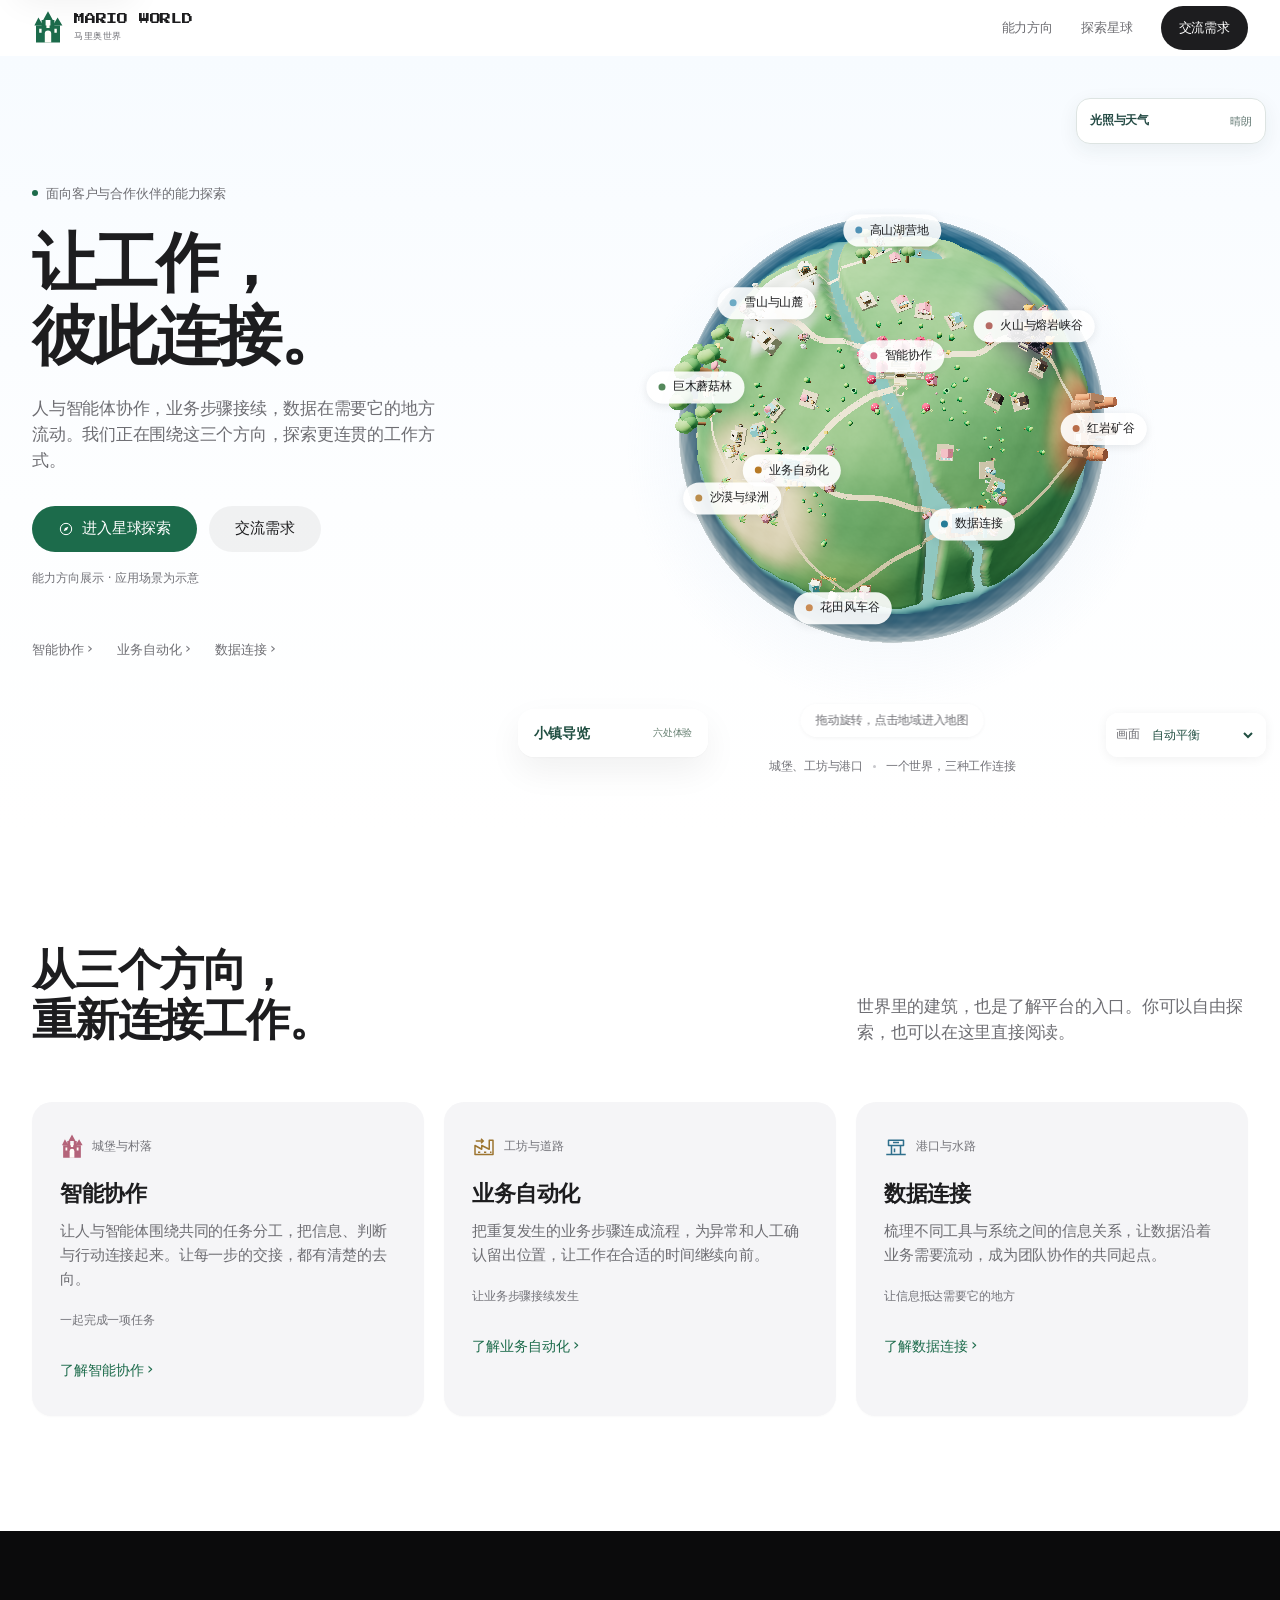
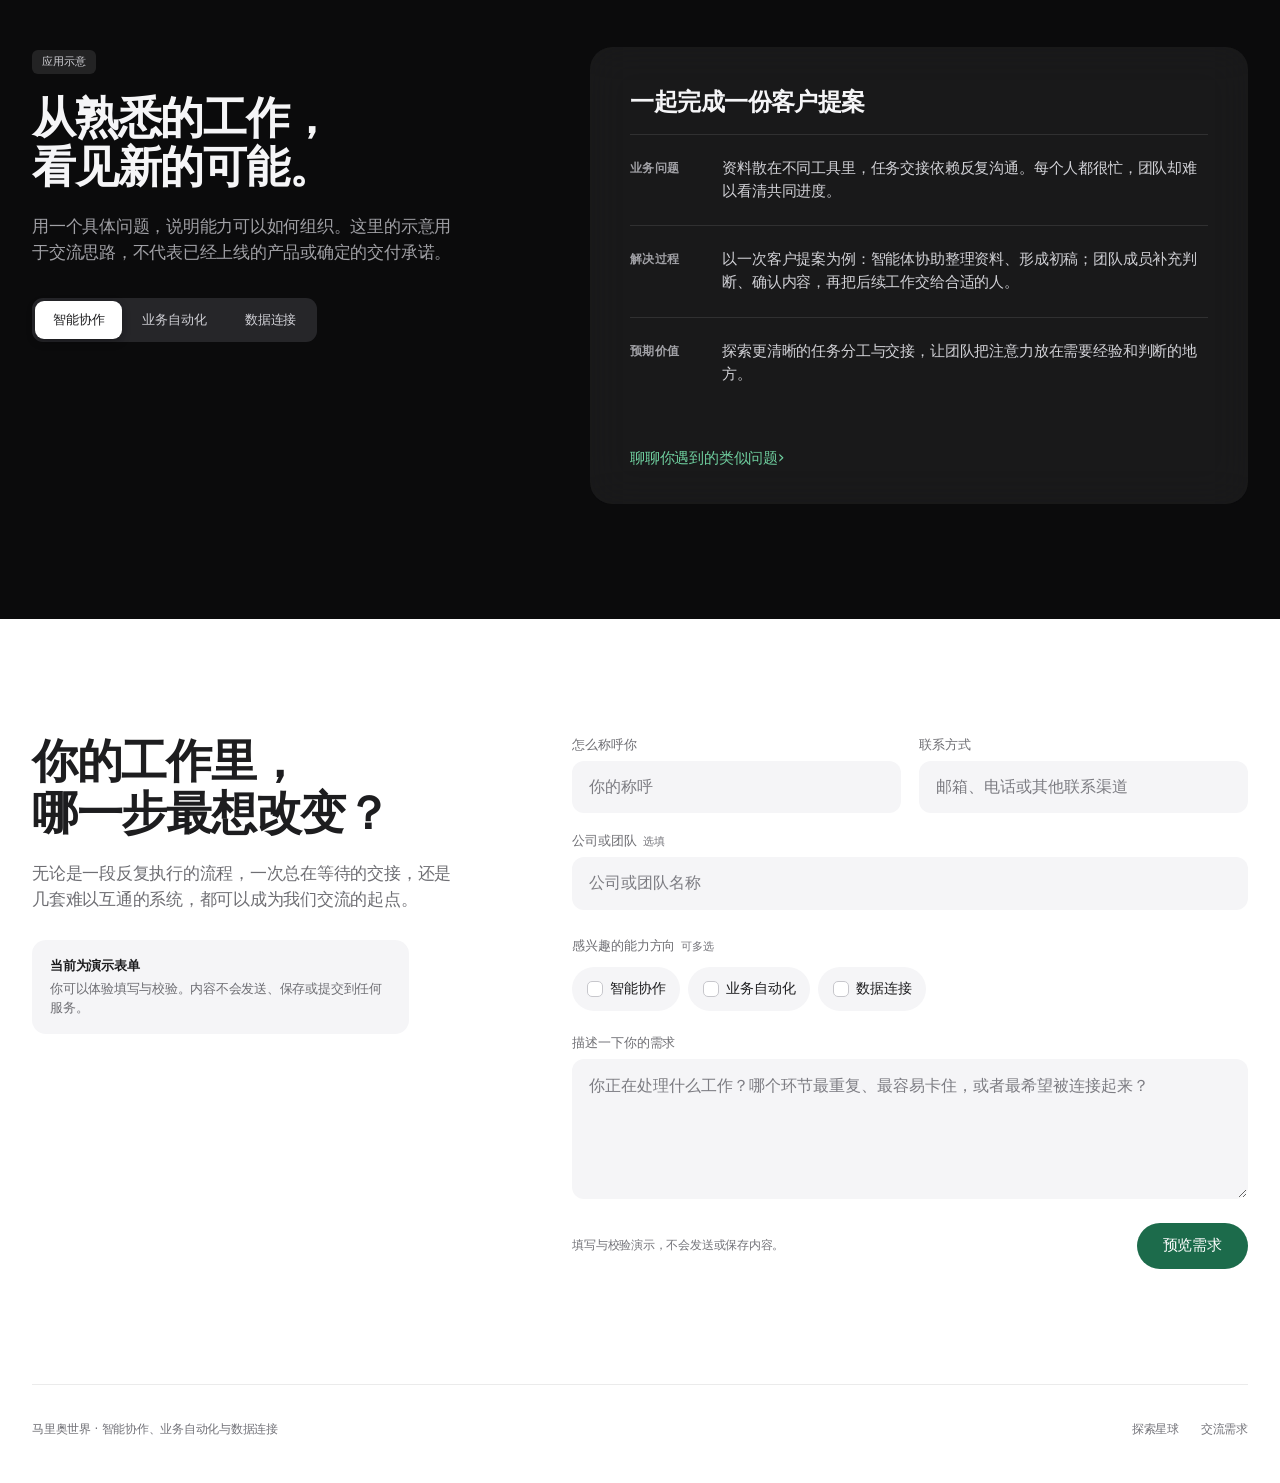
==== index.html @ 08070ebf "Expand Mario World and smooth weather, lighting and frame pacing Publish ten connected regions and p" ====
<!doctype html>
<html lang="zh-CN" data-page="home">
<head>
<meta charset="utf-8">
<meta name="viewport" content="width=device-width,initial-scale=1,viewport-fit=cover">
<title>马里奥世界 · 让工作，彼此连接</title>
<meta name="description" content="在一个可以探索的世界里，了解智能协作、业务自动化与数据连接。面向客户与合作伙伴的能力方向展示。">
<meta name="theme-color" content="#ffffff">
<meta name="color-scheme" content="light">
<link rel="icon" href="data:image/svg+xml,%3Csvg xmlns='http://www.w3.org/2000/svg' viewBox='0 0 40 40'%3E%3Crect width='40' height='40' rx='10' fill='%23dc6982'/%3E%3Cpath d='M8 31V17h6v-6h5v6h3v-6h5v6h5v14H8z' fill='%23fffdf8'/%3E%3Cpath d='M17 31v-7a3 3 0 016 0v7' fill='%23eab84b'/%3E%3C/svg%3E">
<link rel="stylesheet" href="assets/site.css?v=20261105-frontier1">
<link rel="stylesheet" href="assets/apple.css?v=20261104-environment1">
<link rel="stylesheet" href="assets/town-compat.css?v=20261104-environment1">
<link rel="stylesheet" href="assets/environment.css?v=20261104-environment1">
<script>document.documentElement.classList.add('js-reveal');</script>
</head>
<body>
<a class="skip-link" href="#main">跳到主要内容</a>
<svg width="0" height="0" aria-hidden="true" style="position:absolute;overflow:hidden"><defs>
<symbol id="castle-icon" viewBox="0 0 40 44"><path d="M5 40V19h7v-7h5v7h6v-7h5v7h7v21H5Z" fill="currentColor"/><path d="m3 19 5-10 6 10M14 12l6-11 6 11M26 19l6-10 6 10" fill="currentColor"/><path d="M16 40V29a4 4 0 0 1 8 0v11" fill="#fffdf8"/><path d="M9 23h3v5H9m19-5h3v5h-3M18 16h4v6h-4" fill="#fffdf8"/></symbol>
<symbol id="automation-icon" viewBox="0 0 32 32"><path d="M4 26V14l9 5v-5l10 5V7h5v19H4Z" fill="none" stroke="currentColor" stroke-width="2" stroke-linejoin="round"/><path d="M8 23h3m5 0h3m5 0h2M5 8h10m-3-3 3 3-3 3" fill="none" stroke="currentColor" stroke-width="2"/></symbol>
<symbol id="connection-icon" viewBox="0 0 32 32"><path d="M6 7h20v7H6V7Zm4 7v12h12V14M3 26h26" fill="none" stroke="currentColor" stroke-width="2" stroke-linejoin="round"/><path d="M12 10h8m-6 8v5" stroke="currentColor" stroke-width="2"/></symbol>
<symbol id="explore-icon" viewBox="0 0 24 24"><circle cx="12" cy="12" r="8.5" fill="none" stroke="currentColor" stroke-width="1.5"/><path d="m15.5 8.5-2 5-5 2 2-5 5-2Z" fill="currentColor"/></symbol>
</defs></svg>
<header class="site-header" id="site-header">
<div class="wrap header-inner">
<a class="brand" href="index.html" aria-label="马里奥世界首页"><svg class="brand-icon" aria-hidden="true"><use href="#castle-icon"/></svg><span><span class="brand-name">MARIO WORLD</span><span class="brand-caption">马里奥世界</span></span></a>
<nav class="site-nav" aria-label="主导航"><a href="#capabilities" class="nav-optional">能力方向</a><a href="planet.html">探索星球</a><a class="nav-contact" href="#contact">交流需求</a></nav>
</div>
</header>
<main id="main">
<div class="hero-section">
<section class="hero wrap" aria-labelledby="hero-title">
<div class="hero-copy">
<p class="hero-intro">面向客户与合作伙伴的能力探索</p>
<h1 id="hero-title"><span>让工作，</span><span>彼此连接。</span></h1>
<p class="hero-lede">人与智能体协作，业务步骤接续，数据在需要它的地方流动。我们正在围绕这三个方向，探索更连贯的工作方式。</p>
<div class="hero-actions"><a class="button" href="planet.html"><svg aria-hidden="true"><use href="#explore-icon"/></svg>进入星球探索</a><a class="button secondary" href="#contact">交流需求</a></div>
<p class="edition-note">能力方向展示 · 应用场景为示意</p>
<div class="hero-quick-links" aria-label="直接查看能力介绍"><button type="button" data-capability="collaboration">智能协作</button><button type="button" data-capability="automation">业务自动化</button><button type="button" data-capability="connection">数据连接</button></div>
</div>
<div class="exhibit hero-exhibit" id="hero-exhibit">
<canvas class="world-canvas" id="hero-globe" aria-label="星球总览：拖动旋转，点击地域埋点进入连续地图"></canvas>
<div class="world-loading" id="world-loading" role="status">正在搭建星球…</div><div class="world-pins" id="hero-pins"></div>
<p class="gesture-hint" id="globe-hint">拖动旋转，点击地域进入地图</p>
<div class="world-fallback" id="world-fallback" hidden><svg aria-hidden="true"><use href="#castle-icon"/></svg><strong>从主城堡出发</strong><p>当前设备暂未能显示 3D 星球。你仍可通过三个文字入口，完整了解能力方向。</p><a class="text-link" href="#capabilities">阅读能力介绍</a></div>
<aside class="capability-detail" id="detail" aria-labelledby="detail-title" hidden>
<div class="detail-top"><span class="small-badge">应用示意</span><button class="close-button" id="detail-close" type="button" aria-label="关闭介绍，继续地图探索">×</button></div>
<h2 id="detail-title"></h2><p class="detail-scene" id="detail-scene"></p><p class="detail-lede" id="detail-lede"></p>
<dl><div class="story-row"><dt>业务问题</dt><dd id="detail-problem"></dd></div><div class="story-row"><dt>解决过程</dt><dd id="detail-process"></dd></div><div class="story-row"><dt>预期价值</dt><dd id="detail-value"></dd></div></dl>
<div class="detail-actions"><a class="button" id="detail-contact" href="#contact">交流需求</a><a class="text-link" id="detail-explore" href="planet.html">在星球中查看</a></div>
<p class="scope-note">用于说明能力方向，具体功能与交付范围需进一步沟通。</p>
</aside>
<div class="world-caption" aria-hidden="true"><span>城堡、工坊与港口</span><span class="dot"></span><span>一个世界，三种工作连接</span></div>
</div>
</section>
</div>
<section class="section wrap" id="capabilities" aria-labelledby="capabilities-title">
<div class="section-heading" data-reveal><h2 id="capabilities-title">从三个方向，<br>重新连接工作。</h2><p>世界里的建筑，也是了解平台的入口。你可以自由探索，也可以在这里直接阅读。</p></div>
<div class="direction-grid">
<article class="direction" data-reveal style="--tint:#b4647a"><div class="direction-mark"><svg aria-hidden="true" viewBox="0 0 40 44"><use href="#castle-icon"/></svg>城堡与村落</div><h3>智能协作</h3><p>让人与智能体围绕共同的任务分工，把信息、判断与行动连接起来。让每一步的交接，都有清楚的去向。</p><p class="scene-note">一起完成一项任务</p><button type="button" data-capability="collaboration" data-scroll-world>了解智能协作</button></article>
<article class="direction" data-reveal style="--tint:#9c742f"><div class="direction-mark"><svg aria-hidden="true"><use href="#automation-icon"/></svg>工坊与道路</div><h3>业务自动化</h3><p>把重复发生的业务步骤连成流程，为异常和人工确认留出位置，让工作在合适的时间继续向前。</p><p class="scene-note">让业务步骤接续发生</p><button type="button" data-capability="automation" data-scroll-world>了解业务自动化</button></article>
<article class="direction" data-reveal style="--tint:#2f6f8c"><div class="direction-mark"><svg aria-hidden="true"><use href="#connection-icon"/></svg>港口与水路</div><h3>数据连接</h3><p>梳理不同工具与系统之间的信息关系，让数据沿着业务需要流动，成为团队协作的共同起点。</p><p class="scene-note">让信息抵达需要它的地方</p><button type="button" data-capability="connection" data-scroll-world>了解数据连接</button></article>
</div>
</section>
<section class="section application-section" id="applications" aria-labelledby="applications-title">
<div class="wrap application-layout">
<div class="application-intro" data-reveal><span class="small-badge">应用示意</span><h2 id="applications-title">从熟悉的工作，<br>看见新的可能。</h2><p>用一个具体问题，说明能力可以如何组织。这里的示意用于交流思路，不代表已经上线的产品或确定的交付承诺。</p><div class="application-tabs" role="tablist" aria-label="选择应用示意"><button id="tab-collaboration" type="button" role="tab" aria-selected="true" aria-controls="application-panel" data-example="collaboration">智能协作</button><button id="tab-automation" type="button" role="tab" aria-selected="false" aria-controls="application-panel" tabindex="-1" data-example="automation">业务自动化</button><button id="tab-connection" type="button" role="tab" aria-selected="false" aria-controls="application-panel" tabindex="-1" data-example="connection">数据连接</button></div></div>
<div class="application-content" id="application-panel" role="tabpanel" aria-labelledby="tab-collaboration" tabindex="0" data-reveal><h3 id="application-title">一起完成一份客户提案</h3><dl><div class="story-row"><dt>业务问题</dt><dd id="application-problem">资料散在不同工具里，任务交接依赖反复沟通。每个人都很忙，团队却难以看清共同进度。</dd></div><div class="story-row"><dt>解决过程</dt><dd id="application-process">以一次客户提案为例：智能体协助整理资料、形成初稿；团队成员补充判断、确认内容，再把后续工作交给合适的人。</dd></div><div class="story-row"><dt>预期价值</dt><dd id="application-value">探索更清晰的任务分工与交接，让团队把注意力放在需要经验和判断的地方。</dd></div></dl><a class="text-link" id="application-contact" href="#contact">聊聊你遇到的类似问题</a></div>
</div>
</section>
<section class="section wrap" id="contact" aria-labelledby="contact-title">
<div class="contact-layout">
<div class="contact-intro" data-reveal><h2 id="contact-title">你的工作里，<br>哪一步最想改变？</h2><p>无论是一段反复执行的流程，一次总在等待的交接，还是几套难以互通的系统，都可以成为我们交流的起点。</p><div class="demo-notice" id="demo-notice"><strong>当前为演示表单</strong>你可以体验填写与校验。内容不会发送、保存或提交到任何服务。</div></div>
<form class="demo-form" id="demo-form" aria-describedby="demo-notice" autocomplete="off" data-reveal>
<div class="form-grid"><div class="field"><label for="contact-name">怎么称呼你</label><input id="contact-name" name="name" type="text" maxlength="60" required placeholder="你的称呼" autocomplete="off"></div><div class="field"><label for="contact-method">联系方式</label><input id="contact-method" name="contact" type="text" maxlength="120" required placeholder="邮箱、电话或其他联系渠道" autocomplete="off"></div><div class="field full"><label for="contact-company">公司或团队<span class="optional">选填</span></label><input id="contact-company" name="company" type="text" maxlength="120" placeholder="公司或团队名称" autocomplete="off"></div></div>
<fieldset class="interest-group"><legend>感兴趣的能力方向<span class="optional">可多选</span></legend><div class="interest-options"><label class="interest-option"><input type="checkbox" name="interest" value="collaboration">智能协作</label><label class="interest-option"><input type="checkbox" name="interest" value="automation">业务自动化</label><label class="interest-option"><input type="checkbox" name="interest" value="connection">数据连接</label></div></fieldset>
<div class="field"><label for="contact-description">描述一下你的需求</label><textarea id="contact-description" name="description" maxlength="2000" required placeholder="你正在处理什么工作？哪个环节最重复、最容易卡住，或者最希望被连接起来？"></textarea></div>
<div class="form-foot"><p>填写与校验演示，不会发送或保存内容。</p><button class="button" id="demo-submit" type="submit" disabled>预览需求</button></div>
<p class="form-status" id="form-status" role="status" aria-live="polite" hidden></p>
</form>
</div>
</section>
</main>
<footer class="site-footer wrap"><div><span class="footer-title">马里奥世界</span> · 智能协作、业务自动化与数据连接</div><div class="footer-links"><a href="planet.html">探索星球</a><a href="#contact">交流需求</a></div></footer>
<p class="sr-only" id="live" role="status" aria-live="polite"></p>
<script src="assets/nodes.js?v=20261104-environment1"></script>
<script src="assets/three.min.js?v=20261104-environment1"></script>
<script src="assets/imported-models.js?v=20261104-environment1"></script>
<script src="assets/world-models.js?v=20261104-environment1"></script>
<script src="assets/world-geography.js?v=20261105-frontier1"></script>
<script src="assets/story-world.js?v=20261105-frontier1"></script>
<script src="assets/connected-map.js?v=20261105-frontier1"></script>
<script src="assets/demo-businesses.js?v=20261104-environment1"></script>
<script src="assets/world-enrichment.js?v=20261104-environment1"></script>
<script src="assets/village-life.js?v=20261105-village1"></script>
<script src="assets/frontier-scenes.js?v=20261105-frontier1"></script>
<script src="assets/render-quality.js?v=20261105-frontier1"></script>
<script src="assets/world-environment.js?v=20261106-atmosphere1"></script>
<script src="assets/planet3d.js?v=20261106-atmosphere1"></script>
<script src="assets/town-ui.js?v=20261104-environment1"></script>
<script src="assets/environment-ui.js?v=20261104-environment1"></script>
<script src="assets/site.js?v=20261105-frontier1"></script>
<script src="assets/apple-motion.js?v=20261104-environment1"></script>
</body>
</html>
---- assets/site.css ----
@font-face{
font-family:MarioPixel;
src:url('PressStart2P-Regular.ttf') format('truetype');
font-display:swap}

:root{
--sky:#e9f6ff;
--paper:#fffdf8;
--ink:#203d35;
--muted:#63746b;
--line:#d7e2d8;
--green:#285f45;
--gold:#eab84b;
--pink:#dc6982;
--blue:#277d97;
--shadow:0 20px 60px rgb(34 64 47 / .09);
--sans:-apple-system,BlinkMacSystemFont,'PingFang SC','Hiragino Sans GB','Microsoft YaHei',sans-serif}

*{
box-sizing:border-box}
html{
scroll-behavior:smooth;
scroll-padding-top:100px}
body{
margin:0;
color:var(--ink);
background:var(--paper);
font-family:var(--sans);
font-size:16px;
line-height:1.75;
-webkit-font-smoothing:antialiased}
button,input,textarea{
font:inherit}
button,a,input,textarea{
 -webkit-tap-highlight-color:transparent}
button,a{
touch-action:manipulation}
button{
color:inherit}
button{
cursor:pointer}
a{
color:inherit;
text-decoration:none}
svg{
display:block}
img{
max-width:100%}
button:disabled{
cursor:default}
h1,h2,h3,p{
margin:0}
h1,h2,h3{
line-height:1.25;
text-wrap:balance}
p{
max-width:42em}
a:focus-visible,button:focus-visible,input:focus-visible,textarea:focus-visible{
outline:3px solid #bf870e;
outline-offset:5px}
button:focus-visible{
border-radius:6px}
[hidden]{
display:none!important}
.skip-link{
position:fixed;
top:8px;
left:16px;
z-index:100;
background:var(--paper);
padding:10px 18px;
transform:translateY(-150%)}
.skip-link:focus{
transform:none}
.wrap{
width:min(1320px,calc(100% - 96px));
margin-inline:auto}
.site-header{
height:88px;
display:flex;
align-items:center;
justify-content:space-between;
gap:24px;
position:relative;
z-index:20}
.brand{
display:inline-flex;
align-items:center;
gap:12px;
flex-shrink:0}
.brand-icon{
width:38px;
height:42px;
color:var(--pink)}
.brand-name{
display:block;
font-size:12px;
line-height:1.7;
font-family:MarioPixel,monospace;
letter-spacing:-.5px}
.brand-caption{
display:block;
font-size:11px;
letter-spacing:2px;
color:var(--muted)}
.site-nav{
display:flex;
align-items:center;
gap:30px;
font-size:14px}
.site-nav a{
position:relative}
.site-nav a:not(.nav-contact):hover{
color:var(--green)}
.nav-contact{
border:1px solid #9eafa0;
border-radius:100px;
padding:8px 19px;
white-space:nowrap}
.nav-contact:hover{
background:var(--green);
border-color:var(--green);
color:white}
.button{
display:inline-flex;
align-items:center;
justify-content:center;
gap:12px;
min-height:48px;
border-radius:100px;
padding:11px 25px;
font-weight:600;
font-size:14px;
border:1px solid var(--green);
background:var(--green);
color:white;
line-height:1.4}
.button:hover{
background:#1c4c36}
.button.secondary{
background:transparent;
color:var(--ink);
border-color:#a9bbac}
.button.secondary:hover{
background:#e7eee5}
.button svg{
width:17px;
height:17px}
.text-link{
font-size:14px;
font-weight:600;
text-decoration:underline;
text-underline-offset:6px;
text-decoration-color:#a3b3a7}
.hero-section{
background:var(--sky);
position:relative;
isolation:isolate;
border-bottom:1px solid #dbe8df}
.hero-section:after{
content:'';
height:32px;
position:absolute;
left:0;
right:0;
bottom:-1px;
background:var(--paper);
clip-path:polygon(0 65%,6% 48%,13% 67%,22% 39%,34% 66%,48% 44%,60% 67%,74% 35%,86% 61%,95% 42%,100% 58%,100% 100%,0 100%)}
.hero{
display:grid;
grid-template-columns:minmax(0,.78fr) minmax(0,1.22fr);
align-items:center;
gap:0;
min-height:690px;
padding-block:14px 60px}
.hero-copy{
position:relative;
z-index:4;
padding-block:20px 40px}
.hero-intro{
font-size:14px;
color:var(--green);
display:flex;
gap:9px;
align-items:center;
margin-bottom:22px}
.hero-intro:before{
content:'';
width:8px;
height:8px;
border-radius:50%;
background:var(--gold);
box-shadow:0 0 0 5px rgb(234 184 75 / .18)}
.hero h1{
font-size:clamp(42px,4.3vw,66px);
letter-spacing:-2px;
font-weight:650;
line-height:1.2;
max-width:8.5em}
.hero-lede{
font-size:17px;
line-height:1.9;
max-width:24em;
margin-top:24px;
color:#52695e}
.hero-actions{
display:flex;
gap:13px;
align-items:center;
flex-wrap:wrap;
margin-top:30px}
.edition-note{
font-size:12px;
color:var(--muted);
margin-top:18px}
.hero-quick-links{
margin-top:40px;
display:flex;
align-items:center;
gap:20px;
flex-wrap:wrap}
.hero-quick-links button{
border:0;
background:transparent;
padding:4px 0;
font-size:13px;
border-bottom:1px solid #b4c4b6}
.hero-quick-links button:hover{
color:var(--pink);
border-color:var(--pink)}
.exhibit{
position:relative;
min-width:0;
isolation:isolate}
.hero-exhibit{
height:min(54vw,700px);
min-height:510px;
margin-right:-30px}
.exhibit:before{
content:'';
position:absolute;
inset:20% 14% 8%;
z-index:-1;
background:radial-gradient(ellipse,rgb(186 216 194 / .4),transparent 65%);
border-radius:50%}
.world-canvas{
width:100%;
height:100%;
display:block;
cursor:grab;
touch-action:pan-y}
.world-canvas.is-dragging{
cursor:grabbing}
.world-canvas.is-hovering{
cursor:pointer}
.world-pins{
position:absolute;
inset:0;
z-index:3;
pointer-events:none}
.world-pins .pin{
position:absolute;
top:0;
left:0;
display:inline-flex;
align-items:center;
gap:7px;
border:1px solid rgb(255 255 255 / .8);
border-radius:100px;
padding:7px 12px;
background:rgb(255 253 248 / .94);
box-shadow:0 3px 16px rgb(44 59 39 / .12);
font-size:12px;
white-space:nowrap;
color:#244334;
pointer-events:auto}
.pin-dot{
width:7px;
height:7px;
background:var(--dot,var(--pink));
border-radius:50%;
flex:none}
.pin-kind{
display:none}
.world-pins .pin.is-active{
background:var(--green);
color:white}
.world-pins .pin.is-dim{
opacity:.3}
.world-pins .pin:hover{
border-color:var(--green)}
.world-caption{
position:absolute;
bottom:0;
left:0;
right:0;
display:flex;
justify-content:center;
align-items:center;
gap:14px;
color:#597367;
font-size:12px;
pointer-events:none}
.world-caption .dot{
width:3px;
height:3px;
border-radius:100%;
background:#8aa393}
.gesture-hint{
position:absolute;
left:50%;
bottom:38px;
transform:translateX(-50%);
padding:7px 14px;
border:1px solid rgb(163 184 169 / .4);
border-radius:100px;
background:rgb(255 253 248 / .7);
font-size:11px;
color:#4c6958;
white-space:nowrap;
pointer-events:none;
transition:opacity .2s}
.gesture-hint.dismissed{
opacity:0}
.world-fallback{
position:absolute;
inset:22% 14%;
display:flex;
flex-direction:column;
align-items:center;
justify-content:center;
gap:14px;
text-align:center;
color:var(--green);
border:1px dashed #95b7a2;
border-radius:48% 48% 44% 44%;
background:#e0efdf;
padding:30px}
.world-fallback svg{
width:96px;
height:100px;
color:var(--pink)}
.world-fallback p{
font-size:14px}
.section{
padding-block:100px}
.section-heading{
display:flex;
align-items:flex-end;
justify-content:space-between;
gap:40px;
margin-bottom:48px}
.section-heading h2{
font-size:clamp(29px,3vw,42px);
font-weight:600;
letter-spacing:-1px;
max-width:12em}
.section-heading p{
font-size:15px;
color:var(--muted);
max-width:25em}
.direction-grid{
display:grid;
grid-template-columns:repeat(3,minmax(0,1fr));
gap:40px}
.direction{
border-top:2px solid var(--accent);
padding-top:24px;
display:flex;
flex-direction:column;
align-items:flex-start;
min-width:0}
.direction-mark{
display:flex;
align-items:center;
gap:9px;
font-size:12px;
color:var(--muted);
margin-bottom:18px}
.direction-mark svg{
color:var(--accent);
width:23px;
height:23px}
.direction h3{
font-size:25px;
letter-spacing:-.5px;
font-weight:600}
.direction p{
font-size:14px;
color:var(--muted);
margin-top:15px;
line-height:1.9}
.direction .scene-note{
font-size:12px;
color:var(--accent);
margin-top:18px}
.direction button{
background:transparent;
padding:6px 0;
border:0;
border-bottom:1px solid #9aae9e;
margin-top:24px;
font-size:13px;
font-weight:600}
.direction button:hover{
color:var(--accent)}
.application-section{
background:#eff3eb;
border-block:1px solid #e1e7dc}
.application-layout{
display:grid;
grid-template-columns:minmax(0,.85fr) minmax(0,1.15fr);
gap:80px;
align-items:start}
.application-intro{
position:sticky;
top:40px}
.small-badge{
display:inline-flex;
align-items:center;
border:1px solid #bfcdbd;
border-radius:100px;
padding:3px 10px;
font-size:11px;
color:var(--green);
white-space:nowrap}
.application-intro h2{
font-size:clamp(30px,3.2vw,43px);
font-weight:600;
letter-spacing:-1px;
margin-top:22px;
max-width:10em}
.application-intro p{
font-size:15px;
line-height:1.9;
color:var(--muted);
margin-top:22px;
max-width:25em}
.application-tabs{
display:flex;
flex-wrap:wrap;
gap:9px;
margin-top:28px}
.application-tabs button{
background:transparent;
border:1px solid #b2c3af;
padding:7px 14px;
border-radius:100px;
font-size:13px}
.application-tabs button[aria-selected=true]{
background:var(--green);
color:white;
border-color:var(--green)}
.application-content{
padding:36px 40px;
background:var(--paper);
border-radius:8px 34px 8px 8px;
border:1px solid #d6e0d1}
.application-content h3{
font-size:22px;
margin-bottom:24px}
.story-row{
display:grid;
grid-template-columns:76px minmax(0,1fr);
gap:16px;
padding-block:22px;
border-top:1px solid var(--line)}
.story-row dt{
font-size:12px;
color:var(--green);
font-weight:600;
line-height:1.9}
.story-row dd{
font-size:14px;
line-height:1.95;
margin:0;
color:#56695e}
.application-content .text-link{
display:inline-block;
margin-top:17px}
.scope-note{
font-size:11px!important;
color:#768578!important;
margin-top:20px!important;
line-height:1.7!important}
.contact-layout{
display:grid;
grid-template-columns:minmax(0,.8fr) minmax(0,1.2fr);
gap:90px;
align-items:start}
.contact-intro h2{
font-size:clamp(30px,3.4vw,44px);
font-weight:600;
letter-spacing:-1px;
max-width:9em}
.contact-intro p{
font-size:15px;
line-height:1.95;
color:var(--muted);
margin-top:22px;
max-width:25em}
.demo-notice{
margin-top:28px;
padding:16px 18px;
border-left:3px solid var(--gold);
background:#fbf3de;
font-size:13px;
color:#74623b;
max-width:29em}
.demo-notice strong{
display:block;
color:#63532f;
margin-bottom:4px}
.demo-form{
min-width:0}
.form-grid{
display:grid;
grid-template-columns:1fr 1fr;
gap:22px}
.field{
display:flex;
flex-direction:column;
gap:8px;
min-width:0}
.field.full{
grid-column:1/-1}
.field label,.interest-group legend{
font-size:13px;
font-weight:600}
.optional{
font-weight:400;
color:#7d8b81;
margin-left:5px;
font-size:11px}
.field input,.field textarea{
width:100%;
min-width:0;
border:1px solid #bbcbbd;
border-radius:7px;
padding:12px 14px;
background:#fffefb;
color:var(--ink);
font-size:14px;
line-height:1.5}
.field input::placeholder,.field textarea::placeholder{
color:#8d9a91}
.field input{
min-height:48px}
.field textarea{
resize:vertical;
min-height:130px}
.interest-group{
padding:0;
margin:24px 0;
border:0;
min-width:0}
.interest-group legend{
padding:0;
margin-bottom:12px}
.interest-options{
display:flex;
gap:12px;
flex-wrap:wrap}
.interest-option{
display:flex;
align-items:center;
gap:7px;
border:1px solid #c5d1c4;
border-radius:100px;
padding:8px 13px;
font-size:13px;
cursor:pointer}
.interest-option:has(input:checked){
background:#e8f0e4;
border-color:var(--green)}
.interest-option input{
accent-color:var(--green);
width:15px;
height:15px;
margin:0}
.form-foot{
display:flex;
align-items:center;
justify-content:space-between;
gap:20px;
margin-top:22px}
.form-foot p{
font-size:11px;
color:var(--muted);
max-width:23em}
.form-status{
font-size:13px;
line-height:1.8;
margin-top:18px;
color:var(--green);
border-left:3px solid var(--green);
padding:11px 15px;
background:#edf3e8}
.site-footer{
padding-block:30px;
border-top:1px solid var(--line);
display:flex;
justify-content:space-between;
gap:20px;
font-size:12px;
color:var(--muted)}
.footer-title{
font-weight:600;
color:var(--green)}
.footer-links{
display:flex;
gap:20px}
.capability-detail{
position:absolute;
z-index:8;
right:12px;
bottom:30px;
width:350px;
max-width:calc(100% - 24px);
max-height:calc(100% - 65px);
overflow-y:auto;
background:rgb(255 253 248 / .97);
border:1px solid #d5dfd0;
border-radius:20px 20px 6px 20px;
padding:24px;
box-shadow:var(--shadow);
backdrop-filter:blur(14px)}
.detail-top{
display:flex;
align-items:center;
justify-content:space-between;
gap:16px}
.close-button{
width:32px;
height:32px;
display:flex;
align-items:center;
justify-content:center;
border:1px solid #d5dfd0;
border-radius:50%;
background:transparent;
font-size:24px;
line-height:1}
.close-button:hover{
background:#eaf0e5}
.capability-detail h2{
font-size:26px;
margin-top:15px}
.detail-scene{
font-size:11px;
color:#7c8e7f;
margin-top:5px}
.detail-lede{
font-size:13px;
color:var(--muted);
line-height:1.9;
margin-top:16px}
.capability-detail dl{
margin:18px 0}
.capability-detail .story-row{
grid-template-columns:1fr;
gap:6px;
padding-block:14px}
.capability-detail .story-row dd{
font-size:12px;
line-height:1.85}
.detail-actions{
display:flex;
align-items:center;
gap:18px}
.detail-actions .button{
font-size:12px;
min-height:40px;
padding:9px 17px}
.detail-actions .text-link{
font-size:11px}
.sr-only{
position:absolute;
width:1px;
height:1px;
padding:0;
margin:-1px;
overflow:hidden;
clip:rect(0,0,0,0);
white-space:nowrap;
border:0}
.explore-page{
background:#e9f6ff;
min-height:100svh}
.explore-header{
height:78px;
border-bottom:1px solid #d3e0dc}
.explore-main{
position:relative;
height:calc(100svh - 78px);
min-height:650px;
max-height:1200px;
overflow:hidden}
.explore-main .exhibit{
position:absolute;
inset:0}
.explore-main .world-canvas{
touch-action:none}
.explore-main .exhibit:before{
inset:20% 22% 5%}
.explore-main .world-pins .pin{
background:rgb(255 253 248 / .94)}
.explore-intro{
position:absolute;
top:35px;
left:48px;
z-index:5;
max-width:260px;
pointer-events:none}
.explore-intro h1{
font-size:27px;
letter-spacing:-.8px;
font-weight:600}
.explore-intro p{
font-size:13px;
color:#5e7669;
margin-top:12px;
line-height:1.9}
.explore-guide{
position:absolute;
left:48px;
bottom:45px;
z-index:6;
width:265px}
.explore-guide .small-badge{
background:rgb(255 253 248 / .8)}
.explore-entries{
display:grid;
gap:8px;
margin-top:14px}
.explore-entries button{
width:100%;
padding:14px 16px;
border:1px solid #c4d7c7;
border-radius:9px;
background:rgb(255 253 248 / .86);
display:flex;
align-items:center;
justify-content:space-between;
gap:10px;
text-align:left}
.explore-entries button strong{
font-size:14px;
font-weight:600;
display:block}
.explore-entries button span{
font-size:11px;
color:var(--muted)}
.explore-entries button:hover,.explore-entries button[aria-pressed=true]{
border-color:var(--green);
background:#f5faed}
.explore-entries .entry-dot{
width:8px;
height:8px;
background:var(--accent);
border-radius:50%;
flex:none}
.explore-controls{
position:absolute;
bottom:25px;
left:50%;
transform:translateX(-50%);
z-index:6;
display:flex;
gap:8px;
background:rgb(255 253 248 / .82);
border:1px solid #cbd9cd;
border-radius:100px;
padding:5px}
.explore-controls button{
border:0;
background:transparent;
font-size:12px;
padding:6px 13px;
border-radius:100px;
white-space:nowrap}
.explore-controls button:hover{
background:#e5efdf}
.explore-controls button[aria-pressed=true]{
background:var(--green);
color:white}
.explore-main .gesture-hint{
bottom:78px}
.explore-main .capability-detail{
right:32px;
bottom:30px;
max-height:calc(100% - 70px);
width:355px}
.explore-footnote{
position:absolute;
right:32px;
top:35px;
z-index:5;
color:#758a7d;
font-size:11px;
max-width:170px;
text-align:right}
.explore-main.has-selection .explore-footnote{
display:none}

@media(min-width:1500px){
.hero-exhibit{
margin-right:-60px}
}

@media(max-width:1100px){
.wrap{
width:calc(100% - 64px)}
.site-nav{
gap:20px}
.hero{
grid-template-columns:.85fr 1.15fr;
min-height:610px}
.hero h1{
font-size:48px}
.hero-lede{
font-size:15px}
.hero-exhibit{
min-height:480px;
margin-right:-20px}
.hero-quick-links{
gap:14px}
.section{
padding-block:80px}
.application-layout,.contact-layout{
gap:45px}
.direction-grid{
gap:28px}
.explore-guide{
left:30px;
width:225px}
.explore-intro{
left:30px}
.explore-main .capability-detail{
right:22px;
width:325px}
}

@media(max-width:800px){
.wrap{
width:calc(100% - 40px)}
.site-header{
height:76px}
.site-nav{
gap:18px;
font-size:12px}
.brand-name{
font-size:10px}
.brand-caption{
font-size:9px}
.brand-icon{
width:31px;
height:35px}
.hero{
grid-template-columns:1fr;
padding-block:34px 48px;
min-height:0;
gap:0}
.hero-copy{
padding:0;
max-width:600px}
.hero h1{
font-size:clamp(41px,7.5vw,60px);
max-width:12em;
letter-spacing:-1.7px}
.hero h1 br{
display:none}
.hero-lede{
max-width:34em;
font-size:16px;
margin-top:20px}
.hero-intro{
margin-bottom:18px}
.hero-quick-links{
margin-top:25px}
.hero-exhibit{
height:76vw;
min-height:390px;
max-height:650px;
margin:10px -10px 0}
.world-caption{
bottom:0}
.section{
padding-block:64px}
.section-heading{
align-items:flex-start;
flex-direction:column;
gap:20px;
margin-bottom:35px}
.section-heading p{
max-width:38em}
.direction-grid{
gap:22px}
.direction h3{
font-size:21px}
.direction p{
font-size:13px}
.application-layout,.contact-layout{
grid-template-columns:1fr;
gap:35px}
.application-intro{
position:static}
.application-intro h2,.contact-intro h2{
max-width:15em}
.application-intro p,.contact-intro p{
max-width:40em;
margin-top:18px}
.application-tabs{
margin-top:22px}
.demo-notice{
max-width:none;
margin-top:20px}
.contact-intro h2 br{
display:none}
.application-content{
padding:27px}
.site-footer{
font-size:11px}
.explore-intro{
top:24px;
left:22px;
max-width:220px}
.explore-intro h1{
font-size:24px}
.explore-intro p{
font-size:12px}
.explore-guide{
left:22px;
bottom:84px;
width:190px}
.explore-entries button{
padding:11px 12px}
.explore-footnote{
top:25px;
right:22px;
max-width:130px}
.explore-main .capability-detail{
right:20px;
bottom:80px;
max-height:calc(100% - 130px);
width:310px}
.explore-main.has-selection .explore-guide{
display:none}
}

@media(max-width:560px){
.wrap{
width:calc(100% - 36px)}
.site-header{
height:72px;
gap:12px}
.site-nav{
gap:14px}
.site-nav .nav-optional{
display:none}
.nav-contact{
padding:7px 13px}
.brand{
gap:8px}
.brand-name{
font-size:9px}
.brand-caption{
font-size:8px;
letter-spacing:1px}
.brand-icon{
width:28px;
height:32px}
.hero{
padding-top:22px}
.hero h1{
font-size:42px;
max-width:9em}
.hero-intro{
font-size:12px}
.hero-lede{
font-size:14px;
max-width:27em}
.hero-actions{
margin-top:24px;
gap:10px}
.button{
min-height:46px;
font-size:13px;
padding-inline:20px}
.hero-quick-links{
gap:19px;
margin-top:24px}
.hero-quick-links button{
font-size:12px}
.edition-note{
font-size:10px}
.hero-exhibit{
height:104vw;
min-height:360px;
margin:0 -14px}
.world-caption{
font-size:10px;
gap:9px}
.gesture-hint{
font-size:10px;
bottom:27px}
.world-pins .pin{
font-size:10px;
padding:6px 9px;
gap:5px}
.direction-grid{
grid-template-columns:1fr;
gap:34px}
.direction{
padding-top:19px}
.direction-mark{
margin-bottom:12px}
.direction h3{
font-size:24px}
.direction p{
font-size:14px;
max-width:none;
margin-top:12px}
.direction button{
margin-top:17px}
.direction .scene-note{
margin-top:12px}
.section-heading h2,.application-intro h2,.contact-intro h2{
font-size:31px}
.section-heading p{
font-size:14px}
.application-content{
padding:23px 20px;
border-top-right-radius:26px}
.application-content h3{
font-size:21px}
.story-row{
grid-template-columns:1fr;
gap:9px;
padding-block:20px}
.story-row dd{
font-size:13px}
.contact-intro p{
font-size:14px}
.form-grid{
grid-template-columns:1fr;
gap:19px}
.interest-options{
gap:8px}
.interest-option{
padding:8px 11px;
font-size:12px}
.form-foot{
align-items:flex-start;
flex-direction:column-reverse;
gap:14px}
.form-foot .button{
width:100%}
.form-foot p{
max-width:none}
.site-footer{
flex-direction:column;
gap:12px;
padding-block:24px}
.capability-detail{
right:6px;
bottom:25px;
width:calc(100% - 12px);
max-width:none;
max-height:calc(100% - 40px);
padding:20px}
.capability-detail h2{
font-size:24px}
.detail-lede{
font-size:12px}
.capability-detail .story-row dd{
font-size:12px}
.explore-page .site-nav .nav-optional{
display:none}
.explore-main{
height:auto;
min-height:calc(100svh - 72px);
max-height:none;
overflow:visible;
display:flex;
flex-direction:column;
padding:18px 18px 24px}
.explore-main .exhibit{
position:relative;
inset:auto;
height:94vw;
min-height:350px;
max-height:540px;
margin-inline:-12px;
order:2}
.explore-intro{
position:static;
max-width:none;
order:0;
padding-right:0}
.explore-intro h1{
font-size:24px}
.explore-intro p{
font-size:12px;
max-width:27em;
margin-top:8px}
.explore-guide{
position:static;
width:100%;
order:1;
margin-top:19px}
.explore-guide .small-badge{
display:none}
.explore-entries{
grid-template-columns:repeat(3,minmax(0,1fr));
gap:7px;
margin:0}
.explore-entries button{
padding:9px 8px;
justify-content:center}
.explore-entries button strong{
font-size:11px}
.explore-entries button span{
display:none}
.explore-entries .entry-dot{
display:block;
width:5px;
height:5px}
.explore-footnote{
display:none}
.explore-controls{
position:relative;
inset:auto;
transform:none;
align-self:center;
order:3;
margin-top:0}
.explore-main .gesture-hint{
bottom:0;
font-size:10px}
.explore-main .capability-detail{
position:relative;
inset:auto;
width:100%;
max-width:none;
max-height:none;
order:4;
margin-top:22px;
border-radius:18px 18px 6px 18px}
.explore-main.has-selection .explore-guide{
display:block}
.explore-main .world-fallback{
inset:15% 12%;
padding:22px}
.world-fallback p{
font-size:12px}
}

@media(prefers-reduced-motion:reduce){
html{
scroll-behavior:auto}
*,*:before,*:after{
transition:none!important;
animation:none!important}
}


@media(max-width:560px){
.explore-entries button>span:first-child{display:block}
.explore-entries button>span:first-child>span{display:none}
.explore-entries button{min-height:48px}
}
.world-loading{position:absolute;left:50%;top:50%;transform:translate(-50%,-50%);font-size:13px;color:var(--muted);background:var(--paper);border-radius:30px;padding:10px 20px;white-space:nowrap;z-index:4}

/* The selected pin must retain contrast over the explorer's light labels. */
.explore-main .world-pins .pin.is-active{background:var(--green);color:#fff}
@media(min-width:801px){.explore-main.has-selection .explore-guide{display:none}}

/* Connected mainland navigation. */
.map-toolbar{position:absolute;top:18px;left:18px;right:18px;z-index:7;width:min(680px,calc(100% - 36px));margin:auto;padding:13px 16px;background:rgb(255 253 248 / .95);border:1px solid #cadbd0;border-radius:16px;box-shadow:0 8px 30px rgb(32 61 53 / .08);backdrop-filter:blur(14px)}
.map-toolbar-top{display:flex;align-items:center;justify-content:space-between;gap:12px}
.map-toolbar-top>div:first-child{display:flex;align-items:center;gap:12px;min-width:0}
.map-eyebrow{font-size:10px;color:var(--muted);white-space:nowrap}
#map-location{font-size:15px;font-weight:600;white-space:nowrap}
.map-toolbar-actions{display:flex;gap:7px;flex-shrink:0}
.map-toolbar button{border:1px solid #cfddd2;background:var(--paper);border-radius:8px;min-height:36px;padding:6px 10px;font-size:12px;white-space:nowrap}
.map-toolbar button:hover,.map-toolbar button[aria-pressed=true]{background:var(--green);color:white;border-color:var(--green)}
.map-regions{display:flex;gap:6px;overflow-x:auto;margin-top:10px;padding-bottom:2px}
.map-regions button{flex-shrink:0;font-size:11px;min-height:32px}
@media(min-width:800px){.map-regions{flex-wrap:wrap;overflow:visible}}
@media(max-width:799px){.map-regions{scrollbar-width:thin;scroll-snap-type:x proximity}.map-regions button{scroll-snap-align:start}}
.map-instructions{font-size:10px;color:var(--muted);margin-top:8px}
.explore-main.is-map .explore-intro,.explore-main.is-map .explore-guide,.explore-main.is-map .explore-controls,.explore-main.is-map .explore-footnote{display:none}
.hero-exhibit.is-map .world-caption{display:none}
.world-canvas:focus-visible{outline:2px solid #a5bdac;outline-offset:-2px}
@media(max-width:560px){
.map-toolbar{top:5px;left:8px;right:8px;width:calc(100% - 16px);padding:9px 10px;border-radius:12px}
.map-toolbar-top>div:first-child{gap:6px}.map-eyebrow{display:none}#map-location{font-size:12px}
.map-toolbar button{font-size:10px;min-height:36px;padding:6px 9px}
.map-instructions{font-size:9px}.map-regions{margin-top:6px}
.explore-main.is-map .exhibit{height:116vw;min-height:440px;max-height:650px}
}

.world-fallback{inset:12% 9%;border-radius:24px;overflow:auto;z-index:9}
.world-fallback svg{width:56px;height:60px;flex-shrink:0}
.world-fallback .button{font-size:12px;min-height:40px}
.world-failure-details{width:100%;font-size:11px;text-align:left}
.world-failure-details summary{cursor:pointer;text-align:center}
.world-failure-details pre{white-space:pre-wrap;overflow-wrap:anywhere;background:#f6faf4;padding:12px;border-radius:8px;max-height:130px;overflow:auto;font-size:10px}

/* Town directory and local demonstration workbenches. */
.world-quality{position:absolute;z-index:8;right:20px;top:18px;display:flex;align-items:center;gap:8px;background:#fffdf8;border:1px solid #c7d9ce;border-radius:10px;padding:8px 10px;font-size:11px;color:#365b4e}
.world-quality select{width:108px;min-height:28px;font:inherit;font-size:12px;border:0;background:transparent;color:#214f42;cursor:pointer}
.town-directory{position:absolute;z-index:11;left:20px;bottom:24px;width:224px;max-height:360px;overflow:auto;border:1px solid #bfd3c5;background:#fffdf8;border-radius:12px;box-shadow:0 8px 28px #214f4210}
.town-directory summary{display:flex;align-items:center;justify-content:space-between;gap:12px;padding:13px 15px;cursor:pointer;list-style:none;color:#214f42;font-size:14px;font-weight:600}
.town-directory summary::-webkit-details-marker{display:none}.town-directory summary small{font-weight:400;font-size:10px;color:#698274}
.town-directory nav{padding:0 12px 8px}.town-directory nav button{display:block;text-align:left;width:100%;padding:10px 3px;min-height:50px;border:0;border-top:1px solid #e0e9df;background:none;color:#214f42}
.town-directory nav strong{display:block;font-size:12px;font-weight:600}.town-directory nav span{display:block;font-size:10px;color:#718375;margin-top:3px}.town-directory nav button:hover{color:#c35e7a}.town-directory nav .is-complete strong:after{content:' ✓';color:#458b62}
.business-panel{position:absolute;z-index:10;top:128px;right:20px;bottom:24px;width:362px;max-height:calc(100% - 152px);overflow:auto;background:#fffdf8;border:1px solid #bed1c2;border-radius:18px;padding:20px 22px;box-shadow:0 14px 45px #214f4218;color:#2b5043;text-align:left}
.business-panel[hidden],.business-result[hidden]{display:none}.business-heading{display:flex;justify-content:space-between;align-items:center}.demo-tag{font-size:11px;color:#9d5265;background:#fbe8ec;padding:5px 9px;border-radius:5px}.business-panel .close-button{position:static;width:36px;height:36px;min-width:36px;min-height:36px}
.business-panel h2{font-size:26px;line-height:1.3;margin:12px 0 4px;letter-spacing:-.02em}.business-category{font-size:11px;color:#7b897d;margin:0 0 17px}.business-panel>p#business-summary{font-size:12px;line-height:1.8;margin:15px 0}
.resident-speech{display:flex;gap:10px;padding:12px 0;border-top:1px solid #dde7db;border-bottom:1px solid #dde7db}.resident-speech strong{font-size:11px}.resident-speech p{font-size:11px;line-height:1.7;margin:5px 0 0;color:#657b6c}.resident-avatar{flex:0 0 32px;align-self:flex-start;display:grid;place-items:center;width:32px;height:36px;border-radius:50% 50% 42% 42%;background:#f4d2b2;border-top:8px solid #de829a;font-size:8px;color:#65503f;box-shadow:0 2px 0 #dae4d6}
.business-steps{display:flex;align-items:flex-start;gap:5px;padding:0;margin:18px 0;list-style:none}.business-steps li{flex:1;display:flex;gap:5px;align-items:center;font-size:10px;line-height:1.5;color:#849183}.step-number{display:grid;place-items:center;flex:0 0 19px;height:19px;border:1px solid #cddac9;border-radius:50%;font-size:9px}.business-steps [data-status=done]{color:#357955}.business-steps [data-status=done] .step-number{background:#357955;border-color:#357955;color:white}.business-steps [data-status=running],.business-steps [data-status=needs-input]{color:#b27729}
.business-inputs{font-size:11px;line-height:1.7}.business-inputs label{display:block;margin:11px 0;color:#536e5d}.business-inputs select,.business-inputs input[type=search]{width:100%;margin-top:5px;padding:9px 10px;min-height:40px;border:1px solid #cddac9;border-radius:7px;background:white;font:inherit;color:#214f42}.business-inputs .task-row{display:flex;align-items:center;gap:8px;margin:8px 0}.task-row input{width:17px;height:17px;margin:0;accent-color:#34704e}.business-inputs .mapping-row{display:flex;align-items:center;justify-content:space-between;gap:10px}.business-inputs .mapping-row select{width:58%;margin:0}.sample-caption{font-size:11px;color:#6d7e6c}
.business-panel table{width:100%;border-collapse:collapse;margin:7px 0 14px;font-size:10px;text-align:left;table-layout:fixed;overflow-wrap:anywhere}.business-panel th{font-weight:500;color:#7a8b77;background:#eff5eb}.business-panel th,.business-panel td{padding:7px 6px;border-bottom:1px solid #dce6d6}.sample-documents article{border-left:2px solid #c5d9bd;padding-left:9px;margin:12px 0}.sample-documents article strong{font-size:11px}.sample-documents p{font-size:11px;color:#72816d;margin:3px 0}
.business-panel .business-run{width:100%;margin-top:14px;min-height:44px;font-size:12px;justify-content:center}.business-run:disabled{opacity:.6;cursor:wait}.business-result{margin-top:16px;padding:12px 0;border-top:2px solid #aac79e;font-size:11px;line-height:1.7}.business-result h3{font-size:13px;margin:0 0 10px}.result-row{display:flex;gap:10px;margin:7px 0}.result-row strong{flex:0 0 78px;font-weight:500;color:#7a8b74}.result-row span{flex:1;min-width:0}.unmatched-row{font-size:10px;color:#98723f;margin:5px 0}.source-citations{font-size:10px;color:#607c54;padding-left:17px}.business-reset{border:0;background:none;padding:10px 0;text-decoration:underline;text-underline-offset:3px;font-size:10px;color:#6d8264;cursor:pointer}.business-scope{font-size:9px;line-height:1.7;color:#8c9785;border-top:1px solid #e1e9dc;padding-top:12px;margin-bottom:0}
.hero-exhibit .business-panel{top:14px;right:12px;bottom:70px;width:min(340px,calc(100% - 24px));max-height:calc(100% - 84px);padding:16px 18px}.hero-exhibit .town-directory{left:12px;bottom:18px;width:190px}.hero-exhibit .world-quality{top:auto;bottom:18px;right:12px}.has-business .gesture-hint{display:none}
.map-toolbar,.capability-detail{backdrop-filter:none}.town-interface button:focus-visible,.town-interface select:focus-visible,.town-interface input:focus-visible,.town-directory summary:focus-visible{outline:2px solid #c86682;outline-offset:3px}
@media(max-width:800px){.business-panel{right:10px;width:330px;padding:17px}.world-quality{right:12px;top:auto;bottom:20px}.town-directory{left:12px;bottom:20px;width:200px}.explore-main:not(.is-map) .town-directory{bottom:84px}.explore-main:not(.is-map) .world-quality{bottom:84px}}
@media(max-width:540px){.business-panel,.hero-exhibit .business-panel{top:auto;left:8px;right:8px;bottom:60px;width:auto;max-height:51%;padding:15px 17px;border-radius:16px}.business-panel h2{font-size:22px}.business-panel .business-category{margin-bottom:10px}.town-directory,.hero-exhibit .town-directory{left:10px;bottom:12px;width:174px;max-height:270px}.town-directory summary{font-size:12px;padding:10px 12px}.town-directory summary small{font-size:9px}.world-quality,.hero-exhibit .world-quality{right:10px;bottom:12px;padding:5px 7px;font-size:10px}.world-quality select{width:86px;font-size:10px}.hero-exhibit .business-panel{max-height:65%}.business-inputs table{font-size:9px}.explore-main:not(.is-map) .town-directory,.explore-main:not(.is-map) .world-quality{bottom:82px}.business-scope{font-size:9px}.town-directory[open]{z-index:13}.world-quality{z-index:11}}


.explore-main:not(.is-map) .town-directory{left:auto;right:20px;bottom:24px}.explore-main:not(.is-map) .explore-footnote{top:84px}
@media(max-width:800px){.explore-main:not(.is-map) .town-directory{right:12px;bottom:130px}.explore-main:not(.is-map) .explore-footnote{display:none}}

.resident-pin{position:absolute;left:0;top:0;pointer-events:auto;min-height:26px;padding:4px 9px;border:1px solid #dfb49c;border-radius:8px 8px 8px 0;background:#fff8e9;color:#8c5b40;font-size:10px;white-space:nowrap;box-shadow:0 3px 9px #563b2712}.resident-pin:before{content:"";display:inline-block;width:6px;height:6px;background:#de8c9c;border-radius:50%;margin-right:5px}.resident-pin[hidden]{display:none}.resident-pin:hover{background:#fbe9db}
---- assets/apple.css ----
/* =============================================================================
   Mario World · Apple design layer
   Loaded after site.css. Overrides page chrome, typography and motion only.
   The 3D planet / mainland scene, its canvas sizing and all scene-internal UI
   (map toolbar, town directory, business panel) are intentionally untouched.
   Guidance: Apple HIG via github.com/dickwu/apple-design-skill
   ============================================================================= */

:root{
  --font-sans:-apple-system,BlinkMacSystemFont,"SF Pro Text","SF Pro Display","PingFang SC","Hiragino Sans GB","Microsoft YaHei",system-ui,sans-serif;
  --label:#1d1d1f;
  --label-2:#6e6e73;
  --label-3:#737379;
  --bg:#ffffff;
  --bg-grouped:#f5f5f7;
  --fill:#f5f5f7;
  --fill-2:#ececee;
  --separator:rgba(0,0,0,.08);
  --accent:#1c6b4b;
  --accent-hover:#145238;
  --accent-soft:rgba(28,107,75,.08);
  --accent-ring:rgba(28,107,75,.22);
  --radius-card:20px;
  --radius-control:12px;
  --header-h:56px;
  --ease:cubic-bezier(.25,.1,.25,1);
  --ease-out:cubic-bezier(.16,1,.3,1);
  --shadow-card:0 1px 2px rgba(0,0,0,.03),0 14px 34px rgba(0,0,0,.06);
  --shadow-float:0 18px 50px rgba(0,0,0,.14),0 2px 8px rgba(0,0,0,.05)}

/* ---------------------------------------------------------------- foundations */
html{
  scroll-padding-top:calc(var(--header-h) + 28px)}
body{
  color:var(--label);
  background:var(--bg);
  font-family:var(--font-sans);
  font-size:17px;
  line-height:1.47059;
  letter-spacing:-.014em}
h1,h2,h3{
  font-weight:600;
  letter-spacing:-.022em}
p{
  color:var(--label-2)}
a:focus-visible,button:focus-visible,input:focus-visible,textarea:focus-visible,select:focus-visible{
  outline:3px solid var(--accent-ring);
  outline-offset:3px;
  border-radius:8px}
.skip-link{
  border-radius:0 0 12px 12px;
  background:var(--bg);
  box-shadow:var(--shadow-card);
  font-size:14px}
.wrap{
  width:min(1240px,calc(100% - 64px))}

/* -------------------------------------------------------------------- header */
.site-header{
  position:sticky;
  top:0;
  z-index:60;
  height:var(--header-h);
  background:rgba(255,255,255,.72);
  -webkit-backdrop-filter:saturate(180%) blur(20px);
  backdrop-filter:saturate(180%) blur(20px);
  border-bottom:1px solid transparent;
  transition:background .35s var(--ease),border-color .35s var(--ease)}
.site-header.is-scrolled{
  background:rgba(255,255,255,.86);
  border-bottom-color:var(--separator)}
.header-inner{
  height:100%;
  display:flex;
  align-items:center;
  justify-content:space-between;
  gap:24px}
.brand{
  gap:10px}
.brand-icon{
  width:32px;
  height:36px;
  color:var(--accent)}
.brand-name{
  font-size:11px;
  line-height:1.5;
  letter-spacing:-.2px;
  color:var(--label)}
.brand-caption{
  margin-top:2px;
  font-size:9px;
  letter-spacing:.6px;
  color:var(--label-3)}
.site-nav{
  gap:28px;
  font-size:13px;
  letter-spacing:-.01em;
  color:var(--label-2)}
.site-nav a{
  transition:color .22s var(--ease)}
.site-nav a:not(.nav-contact):hover{
  color:var(--label)}
.nav-contact{
  border:0;
  border-radius:980px;
  padding:8px 18px;
  background:var(--label);
  color:#fff;
  font-size:13px;
  transition:background .22s var(--ease),transform .16s var(--ease)}
.nav-contact:hover{
  background:#000;
  color:#fff}
.nav-contact:active{
  transform:scale(.97)}

/* ------------------------------------------------------------------- buttons */
.button{
  min-height:46px;
  padding:0 26px;
  gap:8px;
  border:0;
  border-radius:980px;
  background:var(--accent);
  color:#fff;
  font-size:15px;
  font-weight:500;
  letter-spacing:-.01em;
  transition:background .24s var(--ease),transform .16s var(--ease),box-shadow .24s var(--ease)}
.button:hover{
  background:var(--accent-hover)}
.button:active{
  transform:scale(.97)}
.button.secondary{
  background:rgba(0,0,0,.05);
  color:var(--label)}
.button.secondary:hover{
  background:rgba(0,0,0,.09)}
.button svg{
  width:16px;
  height:16px}
.text-link{
  display:inline-flex;
  align-items:center;
  gap:3px;
  font-size:15px;
  font-weight:500;
  color:var(--accent);
  text-decoration:none;
  transition:gap .2s var(--ease),color .2s var(--ease)}
.text-link:after{
  content:'›';
  font-size:1.15em;
  line-height:1;
  transform:translateY(-.04em)}
.text-link:hover{
  color:var(--accent-hover);
  gap:6px;
  text-decoration:none}

/* ---------------------------------------------------------------------- hero */
.hero-section{
  background:linear-gradient(180deg,#f7fbff 0%,#fdfeff 58%,#ffffff 100%);
  border-bottom:0}
.hero-section:after{
  display:none}
.hero{
  grid-template-columns:minmax(0,.78fr) minmax(0,1.22fr);
  min-height:660px;
  padding-block:28px 56px}
.hero-copy{
  padding-block:24px 32px}
.hero-intro{
  gap:8px;
  margin-bottom:24px;
  font-size:13px;
  letter-spacing:-.01em;
  color:var(--label-2)}
.hero-intro:before{
  width:6px;
  height:6px;
  background:var(--accent);
  box-shadow:none}
.hero h1{
  font-size:clamp(44px,5vw,78px);
  font-weight:600;
  line-height:1.14;
  letter-spacing:-.03em;
  max-width:9em}
.hero h1 span{
  display:block}
.hero-lede{
  margin-top:22px;
  font-size:17px;
  line-height:1.55;
  letter-spacing:-.014em;
  color:var(--label-2);
  max-width:24em}
.hero-actions{
  margin-top:32px;
  gap:12px}
.edition-note{
  margin-top:18px;
  font-size:12px;
  letter-spacing:0;
  color:var(--label-3)}
.hero-quick-links{
  margin-top:44px;
  gap:24px}
.hero-quick-links button{
  display:inline-flex;
  align-items:center;
  gap:3px;
  padding:0;
  border:0;
  background:none;
  font-size:13px;
  color:var(--label-2);
  transition:color .2s var(--ease)}
.hero-quick-links button:after{
  content:'›';
  font-size:1.15em;
  line-height:1;
  color:var(--label-3);
  transform:translateY(-.04em)}
.hero-quick-links button:hover{
  color:var(--label);
  border-color:transparent}

/* ------------------------------------------------------------- hero exhibit */
.hero-exhibit{
  height:min(54vw,700px);
  min-height:510px}
.exhibit:before{
  inset:18% 12% 6%;
  background:radial-gradient(ellipse at 50% 46%,rgba(178,205,232,.34),transparent 64%)}
.world-pins .pin{
  border:0;
  border-radius:980px;
  padding:7px 12px;
  background:rgba(255,255,255,.9);
  -webkit-backdrop-filter:saturate(180%) blur(12px);
  backdrop-filter:saturate(180%) blur(12px);
  box-shadow:0 2px 10px rgba(0,0,0,.09);
  font-size:12px;
  letter-spacing:-.01em;
  color:var(--label)}
.world-pins .pin:hover{
  border-color:transparent;
  background:#fff}
.world-pins .pin.is-active{
  background:var(--accent);
  color:#fff}
.gesture-hint{
  border:0;
  padding:8px 15px;
  border-radius:980px;
  background:rgba(255,255,255,.72);
  -webkit-backdrop-filter:saturate(180%) blur(12px);
  backdrop-filter:saturate(180%) blur(12px);
  box-shadow:0 1px 4px rgba(0,0,0,.05);
  font-size:12px;
  color:var(--label-2)}
.world-caption{
  gap:10px;
  font-size:12px;
  color:var(--label-3)}
.world-caption .dot{
  background:#c7c7cc}
.world-loading{
  border-radius:980px;
  font-size:13px;
  color:var(--label-2);
  box-shadow:var(--shadow-card)}
.world-fallback{
  border:0;
  border-radius:24px;
  background:rgba(245,245,247,.9);
  -webkit-backdrop-filter:blur(20px);
  backdrop-filter:blur(20px);
  color:var(--label);
  box-shadow:var(--shadow-card)}
.world-fallback svg{
  color:var(--accent)}
.world-fallback p{
  color:var(--label-2)}

/* ------------------------------------------------------------------ sections */
.section{
  padding-block:clamp(76px,9vw,132px)}
.section-heading{
  margin-bottom:56px;
  align-items:flex-end}
.section-heading h2{
  font-size:clamp(32px,3.4vw,52px);
  font-weight:600;
  line-height:1.14;
  letter-spacing:-.028em;
  max-width:11em;
  color:var(--label)}
.section-heading p{
  font-size:17px;
  line-height:1.55;
  letter-spacing:-.014em;
  color:var(--label-2);
  max-width:23em}
#capabilities{
  background:transparent}
.direction-grid{
  gap:20px}
.direction{
  min-width:0;
  padding:32px 28px 28px;
  border:0;
  border-radius:var(--radius-card);
  background:var(--bg-grouped);
  box-shadow:0 1px 2px rgba(0,0,0,.025);
  transition:transform .35s var(--ease),box-shadow .35s var(--ease)}
.direction:hover{
  transform:translateY(-2px);
  background:var(--bg);
  box-shadow:var(--shadow-card)}
.direction-mark{
  margin-bottom:20px;
  gap:8px;
  font-size:12px;
  letter-spacing:-.01em;
  color:var(--label-3)}
.direction-mark svg{
  width:24px;
  height:26px;
  color:var(--tint,var(--accent))}
.direction h3{
  font-size:22px;
  line-height:1.25;
  letter-spacing:-.02em;
  color:var(--label)}
.direction p{
  margin-top:12px;
  font-size:15px;
  line-height:1.6;
  letter-spacing:-.011em;
  color:var(--label-2)}
.direction .scene-note{
  margin-top:20px;
  font-size:12px;
  color:var(--label-3)}
.direction button{
  display:inline-flex;
  align-items:center;
  gap:3px;
  margin-top:22px;
  padding:0;
  border:0;
  background:none;
  font-size:14px;
  font-weight:500;
  color:var(--accent);
  transition:gap .2s var(--ease),color .2s var(--ease)}
.direction button:after{
  content:'›';
  font-size:1.15em;
  line-height:1;
  transform:translateY(-.04em)}
.direction button:hover{
  gap:6px;
  color:var(--accent-hover)}

/* ------------------------------------------------- application (dark section) */
.application-section{
  background:#0b0b0c;
  border:0;
  color:#f5f5f7}
.application-layout{
  gap:72px}
.application-intro h2{
  margin-top:20px;
  font-size:clamp(32px,3.4vw,52px);
  font-weight:600;
  line-height:1.14;
  letter-spacing:-.028em;
  color:#f5f5f7}
.application-intro p{
  margin-top:20px;
  font-size:17px;
  line-height:1.55;
  letter-spacing:-.014em;
  color:#a1a1a6}
.small-badge{
  border:0;
  border-radius:6px;
  padding:4px 10px;
  background:rgba(255,255,255,.1);
  font-size:11px;
  letter-spacing:0;
  color:#d2d2d7}
.application-tabs{
  display:inline-flex;
  gap:2px;
  margin-top:32px;
  padding:3px;
  border-radius:11px;
  background:rgba(118,118,128,.26)}
.application-tabs button{
  border:0;
  border-radius:9px;
  padding:7px 18px;
  background:transparent;
  font-size:13px;
  letter-spacing:-.01em;
  color:#d2d2d7;
  transition:background .22s var(--ease),color .22s var(--ease),box-shadow .22s var(--ease)}
.application-tabs button:hover{
  color:#fff}
.application-tabs button[aria-selected=true]{
  background:#fff;
  color:#1d1d1f;
  box-shadow:0 3px 9px rgba(0,0,0,.28)}
.application-content{
  padding:40px 40px 34px;
  border:0;
  border-radius:22px;
  background:rgba(255,255,255,.06);
  -webkit-backdrop-filter:blur(20px);
  backdrop-filter:blur(20px)}
.application-content h3{
  margin-bottom:6px;
  font-size:24px;
  line-height:1.25;
  letter-spacing:-.022em;
  color:#f5f5f7}
.application-content .story-row{
  border-top:1px solid rgba(255,255,255,.1)}
.application-content .story-row dt{
  font-size:12px;
  letter-spacing:.02em;
  color:#a1a1a6}
.application-content .story-row dd{
  font-size:15px;
  line-height:1.55;
  letter-spacing:-.011em;
  color:#d2d2d7}
.application-content .text-link{
  margin-top:22px;
  color:#6fcf9f}
.application-content .text-link:hover{
  color:#93e2bd}
.application-content.is-swapping{
  animation:panel-in .5s var(--ease-out) both}

/* --------------------------------------------------------------------- form */
#contact{
  background:var(--bg)}
.contact-intro h2{
  font-size:clamp(32px,3.6vw,52px);
  font-weight:600;
  line-height:1.14;
  letter-spacing:-.028em;
  color:var(--label)}
.contact-intro p{
  margin-top:20px;
  font-size:17px;
  line-height:1.55;
  color:var(--label-2)}
.demo-notice{
  margin-top:28px;
  padding:16px 18px;
  border:0;
  border-radius:14px;
  background:var(--bg-grouped);
  font-size:13px;
  line-height:1.5;
  color:var(--label-2)}
.demo-notice strong{
  margin-bottom:3px;
  font-weight:600;
  color:var(--label)}
.form-grid{
  gap:18px}
.field{
  gap:7px}
.field label,.interest-group legend{
  font-size:13px;
  font-weight:500;
  letter-spacing:-.01em;
  color:var(--label-2)}
.optional{
  margin-left:6px;
  font-size:11px;
  color:var(--label-3)}
.field input,.field textarea{
  border:1px solid transparent;
  border-radius:var(--radius-control);
  padding:14px 16px;
  background:var(--fill);
  font-size:16px;
  line-height:1.4;
  color:var(--label);
  transition:background .2s var(--ease),box-shadow .2s var(--ease)}
.field input::placeholder,.field textarea::placeholder{
  color:#7c7c82}
.field input:hover,.field textarea:hover{
  background:#efeff1}
.field input:focus,.field textarea:focus{
  outline:none;
  background:#fff;
  box-shadow:0 0 0 3px var(--accent-ring),0 0 0 1px var(--accent)}
.field textarea{
  min-height:140px;
  line-height:1.55}
.interest-group{
  margin:26px 0 22px}
.interest-options{
  gap:8px}
.interest-option{
  gap:7px;
  padding:9px 15px;
  border:0;
  border-radius:980px;
  background:var(--fill);
  font-size:14px;
  color:var(--label);
  transition:background .22s var(--ease),color .22s var(--ease)}
.interest-option:hover{
  background:#ececee}
.interest-option:has(input:checked){
  background:var(--accent);
  border-color:transparent;
  color:#fff}
.interest-option input[type=checkbox]{
  -webkit-appearance:none;
  appearance:none;
  position:relative;
  width:16px;
  height:16px;
  margin:0;
  border:1.5px solid #c7c7cc;
  border-radius:5px;
  background:#fff;
  transition:background .18s var(--ease),border-color .18s var(--ease)}
.interest-option input[type=checkbox]:checked{
  border-color:#fff;
  background:#fff}
.interest-option input[type=checkbox]:checked:after{
  content:'';
  position:absolute;
  left:4.5px;
  top:1.5px;
  width:3.5px;
  height:7.5px;
  border:2px solid var(--accent);
  border-top:0;
  border-left:0;
  transform:rotate(45deg)}
.form-foot{
  margin-top:24px}
.form-foot p{
  font-size:12px;
  color:var(--label-3)}
.form-status{
  margin-top:18px;
  padding:12px 16px;
  border:0;
  border-radius:12px;
  background:var(--accent-soft);
  font-size:13px;
  color:var(--accent)}

/* ------------------------------------------------------------------- footer */
.site-footer{
  padding-block:36px 44px;
  border-top:1px solid var(--separator);
  font-size:12px;
  color:var(--label-3)}
.footer-title{
  color:var(--label-2);
  font-weight:500}
.footer-links{
  gap:22px}
.footer-links a{
  transition:color .2s var(--ease)}
.footer-links a:hover{
  color:var(--label)}

/* ------------------------------------------------- capability detail (sheet) */
.capability-detail{
  right:10px;
  bottom:22px;
  width:360px;
  max-height:calc(100% - 56px);
  padding:30px 24px 22px;
  border:0;
  border-radius:22px;
  background:rgba(255,255,255,.92);
  -webkit-backdrop-filter:saturate(180%) blur(24px);
  backdrop-filter:saturate(180%) blur(24px);
  box-shadow:var(--shadow-float);
  animation:sheet-in .45s var(--ease-out) both}
.capability-detail:before{
  content:'';
  position:absolute;
  top:9px;
  left:50%;
  width:36px;
  height:4px;
  margin-left:-18px;
  border-radius:2px;
  background:rgba(0,0,0,.14)}
.detail-top{
  margin-top:4px}
.detail-top .small-badge{
  background:var(--fill);
  color:var(--label-2)}
.capability-detail h2{
  margin-top:14px;
  font-size:24px;
  letter-spacing:-.022em;
  color:var(--label)}
.detail-scene{
  margin-top:4px;
  font-size:12px;
  color:var(--label-3)}
.detail-lede{
  margin-top:14px;
  font-size:14px;
  line-height:1.55;
  color:var(--label-2)}
.capability-detail dl{
  margin:16px 0}
.capability-detail .story-row{
  border-top:1px solid var(--separator);
  padding-block:13px}
.capability-detail .story-row dt{
  font-size:12px;
  color:var(--label-2)}
.capability-detail .story-row dd{
  font-size:13px;
  line-height:1.55;
  color:var(--label-2)}
.detail-actions{
  gap:16px;
  margin-top:4px}
.detail-actions .button{
  min-height:40px;
  padding:0 18px;
  font-size:13px}
.detail-actions .text-link{
  font-size:13px}
.close-button{
  width:30px;
  height:30px;
  border:0;
  border-radius:50%;
  background:rgba(0,0,0,.06);
  font-size:19px;
  color:var(--label-2);
  transition:background .2s var(--ease),transform .16s var(--ease)}
.close-button:hover{
  background:rgba(0,0,0,.1)}
.close-button:active{
  transform:scale(.92)}
.scope-note{
  font-size:11px!important;
  line-height:1.5!important;
  color:var(--label-3)!important;
  margin-top:16px!important}

/* ------------------------------------------------------- explore page chrome */
.explore-page{
  background:var(--bg-grouped);
  min-height:100svh}
.explore-header{
  height:var(--header-h);
  border-bottom:0}
.explore-main{
  height:calc(100svh - var(--header-h));
  min-height:640px}
.explore-intro h1{
  font-size:30px;
  font-weight:600;
  line-height:1.2;
  letter-spacing:-.03em;
  color:var(--label)}
.explore-intro p{
  margin-top:10px;
  font-size:13px;
  line-height:1.55;
  color:var(--label-2)}
.explore-guide .small-badge{
  background:rgba(255,255,255,.78);
  -webkit-backdrop-filter:blur(12px);
  backdrop-filter:blur(12px);
  color:var(--label-2)}
.explore-entries{
  gap:8px}
.explore-entries button{
  border:0;
  border-radius:14px;
  padding:14px 16px;
  background:rgba(255,255,255,.82);
  -webkit-backdrop-filter:saturate(180%) blur(16px);
  backdrop-filter:saturate(180%) blur(16px);
  box-shadow:0 1px 3px rgba(0,0,0,.05);
  transition:background .22s var(--ease),transform .18s var(--ease),box-shadow .22s var(--ease)}
.explore-entries button:hover{
  background:#fff;
  transform:translateY(-1px)}
.explore-entries button[aria-pressed=true]{
  background:#fff;
  box-shadow:0 0 0 2px var(--accent),0 2px 10px rgba(0,0,0,.06)}
.explore-entries button strong{
  color:var(--label)}
.explore-entries button span{
  color:var(--label-3)}
.explore-entries .entry-dot{
  width:7px;
  height:7px}
.explore-controls{
  gap:2px;
  padding:4px;
  border:0;
  border-radius:980px;
  background:rgba(255,255,255,.8);
  -webkit-backdrop-filter:saturate(180%) blur(16px);
  backdrop-filter:saturate(180%) blur(16px);
  box-shadow:0 4px 18px rgba(0,0,0,.08)}
.explore-controls button{
  border-radius:980px;
  padding:7px 15px;
  font-size:12px;
  color:var(--label-2);
  transition:background .2s var(--ease),color .2s var(--ease)}
.explore-controls button:hover{
  background:rgba(0,0,0,.05)}
.explore-controls button[aria-pressed=true]{
  background:var(--label);
  color:#fff}
.explore-footnote{
  font-size:11px;
  line-height:1.5;
  color:var(--label-3)}
.explore-main .capability-detail{
  right:26px;
  bottom:24px;
  width:360px;
  max-height:calc(100% - 48px)}

/* -------------------------------------------------------------------- motion */
@keyframes hero-rise{
  from{opacity:0;transform:translateY(22px)}
  to{opacity:1;transform:none}}
@keyframes panel-in{
  from{opacity:0;transform:translateY(8px)}
  to{opacity:1;transform:none}}
@keyframes sheet-in{
  from{opacity:0;transform:translateY(16px) scale(.985)}
  to{opacity:1;transform:none}}
@keyframes exhibit-in{
  from{opacity:0}
  to{opacity:1}}

.hero-copy>*{
  animation:hero-rise .95s var(--ease-out) both}
.hero-copy>*:nth-child(1){animation-delay:.04s}
.hero-copy>*:nth-child(2){animation-delay:.1s}
.hero-copy>*:nth-child(3){animation-delay:.16s}
.hero-copy>*:nth-child(4){animation-delay:.22s}
.hero-copy>*:nth-child(5){animation-delay:.28s}
.hero-copy>*:nth-child(6){animation-delay:.34s}
.hero-exhibit{
  animation:exhibit-in 1.1s var(--ease-out) .18s both}

.js-reveal [data-reveal]{
  opacity:0;
  transform:translateY(22px);
  transition:opacity .85s var(--ease-out),transform .85s var(--ease-out);
  transition-delay:var(--reveal-delay,0ms);
  will-change:opacity,transform}
.js-reveal [data-reveal].is-visible{
  opacity:1;
  transform:none;
  will-change:auto}

/* ----------------------------------------------------------------- responsive */
@media(max-width:1100px){
  .wrap{
    width:calc(100% - 56px)}
  .hero{
    grid-template-columns:.9fr 1.1fr;
    min-height:600px}
  .hero h1{
    font-size:clamp(42px,4.8vw,58px)}
  .hero-lede{
    font-size:16px}
  .hero-exhibit{
    min-height:470px}
  .application-layout{
    gap:48px}
  .contact-layout{
    gap:52px}}

@media(max-width:860px){
  .site-nav{
    gap:20px}
  .header-inner{
    gap:16px}
  .hero{
    grid-template-columns:1fr;
    min-height:0;
    padding-block:24px 44px;
    gap:8px}
  .hero-copy{
    max-width:620px;
    padding-block:0 8px}
  .hero h1{
    font-size:clamp(42px,8vw,58px);
    max-width:12em}
  .hero-lede{
    max-width:34em;
    font-size:16px}
  .hero-exhibit{
    height:78vw;
    min-height:400px;
    max-height:620px;
    margin:8px -8px 0}
  .section{
    padding-block:64px}
  .section-heading{
    flex-direction:column;
    align-items:flex-start;
    gap:20px;
    margin-bottom:36px}
  .direction-grid{
    grid-template-columns:1fr;
    gap:14px}
  .direction{
    padding:26px 24px 24px}
  .application-layout,.contact-layout{
    grid-template-columns:1fr;
    gap:36px}
  .application-intro{
    position:static}
  .application-content{
    padding:30px 26px 26px}
  .explore-main{
    height:auto;
    min-height:calc(100svh - var(--header-h));
    max-height:none;
    overflow:visible;
    display:flex;
    flex-direction:column;
    padding:18px 18px 24px}
  .explore-main .exhibit{
    position:relative;
    inset:auto;
    height:92vw;
    min-height:350px;
    max-height:520px;
    margin-inline:-12px;
    order:2}
  .explore-intro{
    position:static;
    max-width:none;
    order:0}
  .explore-intro h1{
    font-size:26px}
  .explore-guide{
    position:static;
    width:100%;
    order:1;
    margin-top:18px}
  .explore-guide .small-badge{
    display:none}
  .explore-entries{
    grid-template-columns:repeat(3,minmax(0,1fr));
    gap:8px;
    margin:0}
  .explore-entries button{
    padding:10px 8px;
    justify-content:center}
  .explore-footnote{
    display:none}
  .explore-controls{
    position:relative;
    inset:auto;
    transform:none;
    align-self:center;
    order:3;
    margin-top:2px}
  .explore-main .capability-detail{
    position:relative;
    inset:auto;
    width:100%;
    max-width:none;
    max-height:none;
    order:4;
    margin-top:22px}
  .explore-main.has-selection .explore-guide{
    display:block}}

@media(max-width:560px){
  :root{
    --header-h:48px}
  .wrap{
    width:calc(100% - 36px)}
  .site-nav{
    gap:16px;
    font-size:12px}
  .site-nav .nav-optional{
    display:none}
  .nav-contact{
    padding:7px 15px;
    font-size:12px}
  .brand-icon{
    width:27px;
    height:30px}
  .brand-name{
    font-size:9px}
  .brand-caption{
    font-size:8px}
  .hero{
    padding-top:20px}
  .hero h1{
    font-size:clamp(38px,11vw,46px);
    letter-spacing:-.028em}
  .hero-lede{
    font-size:15px;
    margin-top:18px}
  .hero-actions{
    margin-top:26px;
    gap:10px}
  .button{
    min-height:44px;
    padding-inline:20px;
    font-size:14px}
  .hero-quick-links{
    margin-top:28px;
    gap:18px}
  .hero-exhibit{
    height:100vw;
    min-height:360px;
    margin:6px -14px 0}
  .world-caption{
    font-size:11px}
  .section{
    padding-block:52px}
  .section-heading h2,.application-intro h2,.contact-intro h2{
    font-size:clamp(28px,8.4vw,34px)}
  .direction{
    padding:24px 20px 22px}
  .direction h3{
    font-size:21px}
  .application-content{
    padding:24px 20px 22px}
  .application-content h3{
    font-size:21px}
  .application-tabs{
    width:100%;
    display:flex}
  .application-tabs button{
    flex:1;
    padding-inline:8px;
    font-size:12px}
  .application-content .story-row{
    grid-template-columns:1fr;
    gap:8px;
    padding-block:18px}
  .application-content .story-row dd{
    font-size:14px}
  .form-grid{
    grid-template-columns:1fr;
    gap:16px}
  .interest-option{
    padding:9px 13px;
    font-size:13px}
  .form-foot{
    flex-direction:column-reverse;
    align-items:flex-start;
    gap:14px}
  .form-foot .button{
    width:100%}
  .capability-detail{
    right:6px;
    bottom:14px;
    width:calc(100% - 12px);
    max-height:calc(100% - 28px);
    padding:28px 20px 20px}
  .capability-detail h2{
    font-size:22px}
  .detail-lede{
    font-size:13px}
  .explore-main{
    padding:16px 14px 22px}
  .explore-main .exhibit{
    height:96vw;
    min-height:340px}
  .explore-entries button{
    min-height:46px}
  .explore-entries button>span:first-child{
    display:block}
  .explore-entries button>span:first-child>span{
    display:none}
  .explore-entries .entry-dot{
    display:block}
  .explore-intro h1{
    font-size:24px}
  .explore-main .capability-detail{
    margin-top:20px}}

/* ------------------------------------------------------ accessibility modes */
@media(prefers-reduced-motion:reduce){
  html{
    scroll-behavior:auto}
  *,*:before,*:after{
    animation-duration:.001ms!important;
    animation-delay:0ms!important;
    transition-duration:.001ms!important;
    transition-delay:0ms!important}
  .js-reveal [data-reveal]{
    opacity:1;
    transform:none}
  .direction:hover{
    transform:none}}

@media(prefers-reduced-transparency:reduce){
  .site-header,.capability-detail,.gesture-hint,.explore-entries button,.explore-controls,.explore-guide .small-badge,.world-pins .pin,.application-content{
    -webkit-backdrop-filter:none;
    backdrop-filter:none;
    background:#fff}
  .application-content{
    background:#1c1c1e}
  .site-header{
    border-bottom-color:var(--separator)}}

@media(prefers-contrast:more){
  .field input,.field textarea{
    border-color:var(--label-2)}
  .direction{
    box-shadow:0 0 0 1px var(--separator)}
  .application-tabs{
    background:rgba(118,118,128,.4)}}

/* ------------------------------------------- scene chrome (visual only) ----- */
/* These floating controls belong to the page chrome, not to the 3D scene.
   Only surface treatment changes: position, size, z-index and behaviour stay. */
.world-quality{
  border:0;
  border-radius:12px;
  background:rgba(255,255,255,.86);
  -webkit-backdrop-filter:saturate(180%) blur(16px);
  backdrop-filter:saturate(180%) blur(16px);
  box-shadow:0 2px 12px rgba(0,0,0,.06);
  font-size:12px;
  color:var(--label-2)}
.town-directory{
  border:0;
  border-radius:16px;
  background:rgba(255,255,255,.9);
  -webkit-backdrop-filter:saturate(180%) blur(20px);
  backdrop-filter:saturate(180%) blur(20px);
  box-shadow:var(--shadow-card)}
.town-directory summary{
  padding:14px 16px}
.town-directory nav button{
  border-top:1px solid var(--separator);
  color:var(--label)}
.town-directory nav button:hover{
  color:var(--accent)}
.town-directory nav strong{
  font-size:13px;
  font-weight:500}
.town-directory nav span{
  font-size:11px;
  color:var(--label-3)}
.map-toolbar{
  border:0;
  border-radius:16px;
  background:rgba(255,255,255,.9);
  -webkit-backdrop-filter:saturate(180%) blur(20px);
  backdrop-filter:saturate(180%) blur(20px);
  box-shadow:var(--shadow-card)}
.map-toolbar button{
  border:0;
  border-radius:9px;
  background:rgba(0,0,0,.05);
  font-size:12px;
  color:var(--label);
  transition:background .2s var(--ease),color .2s var(--ease)}
.map-toolbar button:hover,.map-toolbar button[aria-pressed=true]{
  background:var(--label);
  border-color:transparent;
  color:#fff}
.map-toolbar .map-eyebrow{
  color:var(--label-3)}
.business-panel{
  border:0;
  border-radius:20px;
  background:rgba(255,255,255,.95);
  -webkit-backdrop-filter:saturate(180%) blur(24px);
  backdrop-filter:saturate(180%) blur(24px);
  box-shadow:var(--shadow-float)}
.explore-entries .entry-dot{
  background:var(--tint,var(--accent))}

/* ------------------------------------------------------- narrow screens ----- */
/* Scene helper chrome (directory + quality picker) would sit on top of the
   planet labels and the gesture hint below 560 px. The same destinations stay
   reachable through the three text entrances and the planet pins. */
@media(max-width:560px){
  .hero-exhibit .town-directory,
  .hero-exhibit .world-quality,
  .explore-main .town-directory,
  .explore-main .world-quality,
  .hero-exhibit .gesture-hint{
    display:none}
  .hero-exhibit{
    height:104vw;
    min-height:380px}
  .explore-main .exhibit{
    height:100vw;
    min-height:360px}}

@media print{
  .site-header,.explore-controls{
    position:static}
  .js-reveal [data-reveal]{
    opacity:1!important;
    transform:none!important}
  .hero-copy>*,.hero-exhibit{
    animation:none!important}}

/* ------------------------------------------- sheet vs. scene helpers -------- */
/* A detail sheet is a focused surface: the floating scene helpers step aside
   instead of stacking on top of it. */
.hero-exhibit.has-selection .world-quality,
.hero-exhibit.has-selection .town-directory,
.explore-main.has-selection .world-quality{
  opacity:0;
  pointer-events:none;
  transform:translateY(6px);
  transition:opacity .22s var(--ease),transform .22s var(--ease)}
.world-quality,.town-directory{
  transition:opacity .22s var(--ease),transform .22s var(--ease)}
.capability-detail{
  max-height:calc(100% - 40px)}
.hero-exhibit .capability-detail{
  bottom:16px}

/* --------------------------------------------------- touch target floor ----- */
/* Apple asks for 44x44 pt on touch, 28x28 pt with a pointer. Text links keep
   their visual size; only the hit region grows. */
.site-nav a{
  display:inline-flex;
  align-items:center;
  min-height:44px}
.hero-quick-links button{
  min-height:36px}
.direction button{
  min-height:36px}
.interest-option{
  min-height:44px}
.application-tabs button{
  min-height:38px}
.close-button{
  width:36px;
  height:36px}
@media(max-width:560px){
  .nav-contact{
    min-height:34px}
  .hero-quick-links button,
  .direction button,
  .footer-links a{
    min-height:44px}
  .direction button{
    margin-top:10px}
  .application-tabs button{
    min-height:40px}
  .close-button{
    width:44px;
    height:44px;
    margin:-7px -7px -7px 0}
  .brand{
    min-height:44px}}

/* The sheet is not marked on the container during programmatic previews, so
   the state is also read from the sheet itself. */
.hero-exhibit:has(.capability-detail:not([hidden])) .world-quality,
.hero-exhibit:has(.capability-detail:not([hidden])) .town-directory,
.explore-main:has(.capability-detail:not([hidden])) .world-quality{
  opacity:0;
  pointer-events:none}
---- assets/town-compat.css ----
/* Keep the town controls available alongside the optional Apple page layer.
   A solid scene HUD avoids re-filtering animated WebGL pixels every frame. */
.exhibit .world-pins .pin,
.exhibit .map-toolbar,
.exhibit .town-interface .world-quality,
.exhibit .town-interface .town-directory,
.exhibit .town-interface .business-panel{
  -webkit-backdrop-filter:none;
  backdrop-filter:none;
}
@media(max-width:560px){
  .hero-exhibit .town-interface .town-directory,
  .explore-main .town-interface .town-directory{display:block}
  .hero-exhibit .town-interface .world-quality,
  .explore-main .town-interface .world-quality{display:flex}
  .explore-main:not(.is-map) .town-directory{
    left:10px;right:auto;bottom:8px;width:174px;max-height:270px
  }
  .explore-main:not(.is-map) .world-quality{right:10px;bottom:8px}
  .explore-main .gesture-hint{display:none}
  .explore-main.is-map{
    display:block;height:calc(100svh - var(--header-h,48px));min-height:0;padding:0
  }
  .explore-main.is-map>.exhibit{
    position:relative;inset:auto;width:100%;height:calc(100svh - var(--header-h,48px));
    min-height:400px;max-height:none;margin:0
  }
  .hero-exhibit .town-directory{max-height:235px}
  .business-panel .close-button{min-width:44px;min-height:44px}
}
---- assets/environment.css ----
/* Calm controls over a natural scene; surfaces stay opaque over animated water. */
.world-transition-frame{position:absolute;inset:0;display:block;width:100%;height:100%;pointer-events:none;z-index:1;object-fit:fill}
.world-transition-frame[hidden]{display:none}
.world-environment-controls{position:absolute;z-index:10;right:20px;top:78px;width:190px;font-family:var(--font-body,-apple-system,BlinkMacSystemFont,"PingFang SC",sans-serif);font-size:12px;color:#254b45;background:#fff;border:1px solid #dde4e2;border-radius:14px;box-shadow:0 6px 20px rgb(24 51 58 / .07);pointer-events:auto}
.world-environment-controls[hidden]{display:none}
.world-environment-controls summary{display:flex;justify-content:space-between;align-items:center;gap:16px;min-height:44px;padding:10px 13px;cursor:pointer;list-style:none;font-weight:600}
.world-environment-controls summary::-webkit-details-marker{display:none}
.world-environment-controls summary small{font-size:11px;font-weight:400;color:#687d78}
.world-environment-controls[open]{width:260px;max-width:calc(100% - 24px)}
.world-environment-controls fieldset{border:0;border-top:1px solid #edf0ee;padding:15px;margin:0;min-width:0}
.environment-time{display:flex;justify-content:space-between;align-items:center;margin-bottom:5px}
.environment-time output{font-variant-numeric:tabular-nums;font-size:13px;color:#415e60}
.world-environment-controls input[type=range]{display:block;width:100%;min-height:36px;accent-color:#48857b;margin:0 0 10px;cursor:pointer}
.environment-weather{display:flex;align-items:center;justify-content:space-between;gap:12px;margin-bottom:10px}
.environment-weather select{min-height:36px;min-width:120px;border:1px solid #d8e2de;border-radius:8px;padding:6px 9px;font:inherit;color:#254b45;background:#f8faf9}
.environment-check{display:flex;align-items:center;gap:9px;min-height:38px;cursor:pointer}
.environment-check input{width:17px;height:17px;accent-color:#48857b;flex-shrink:0}
.environment-coast{width:100%;min-height:44px;margin-top:10px;border:1px solid #d2dfdb;border-radius:9px;background:#f0f5f2;color:#285c50;font:inherit;cursor:pointer}
.environment-coast:hover{background:#e3eeea}
.environment-coast:focus-visible{outline:2px solid #4d9187;outline-offset:3px}
.environment-note{font-size:10px;line-height:1.65;color:#73847e;margin:10px 0 0}
.world-environment-controls :is(summary,input,select):focus-visible{outline:2px solid #4d9187;outline-offset:3px}
.has-business .world-environment-controls,.has-selection .world-environment-controls{visibility:hidden}
.hero-exhibit .world-environment-controls{top:14px;right:12px}
.explore-main:not(.is-map) .explore-footnote{top:auto;bottom:78px;right:20px}
.explore-main.is-descending .world-pins{opacity:0;pointer-events:none}
.explore-main.is-descending .explore-guide,.explore-main.is-descending .explore-footnote{opacity:0;pointer-events:none}
@media(min-width:1000px){.explore-main.is-map .map-toolbar{right:auto;left:20px;width:min(680px,calc(100% - 310px));margin:0}}
@media(max-width:999px){
 .world-environment-controls{top:auto;bottom:76px;right:12px;width:178px}
 .hero-exhibit .world-environment-controls{top:12px;right:12px;bottom:auto}
}
@media(max-width:560px){
 .world-environment-controls{right:10px;top:12px;bottom:auto;width:158px;font-size:11px;border-radius:12px}
 .world-environment-controls summary{min-height:44px;padding:9px 11px;gap:8px}
 .world-environment-controls[open]{width:246px;max-height:calc(100% - 90px);overflow:auto}
 .explore-main.is-map .world-environment-controls{top:auto;bottom:62px;right:10px}
 .world-environment-controls input[type=range],.environment-check,.environment-weather select{min-height:44px}
 .environment-weather select{min-width:130px}
 .hero-exhibit .world-environment-controls{top:10px;right:10px;width:158px}
 .hero-exhibit .world-environment-controls[open]{width:246px}
}
@media(prefers-reduced-motion:reduce){.world-transition-frame{display:none}.world-environment-controls{scroll-behavior:auto}}
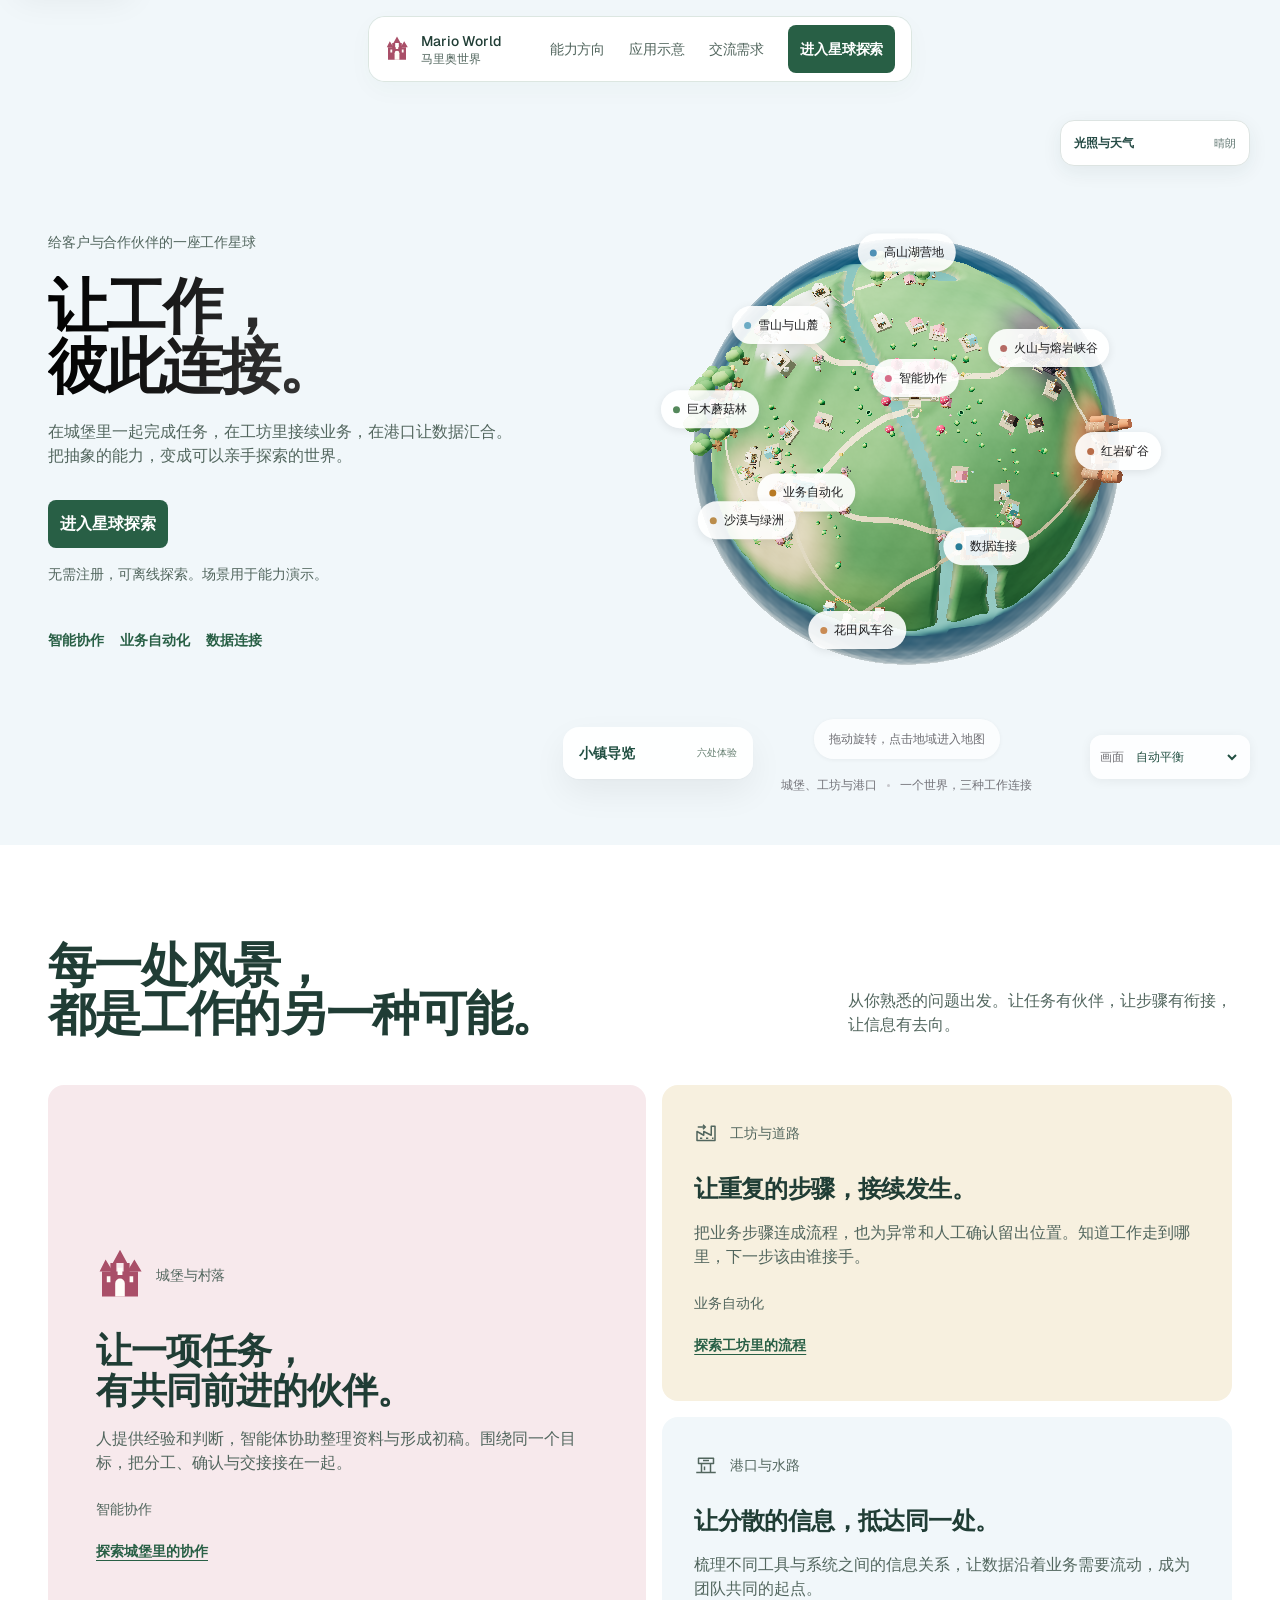
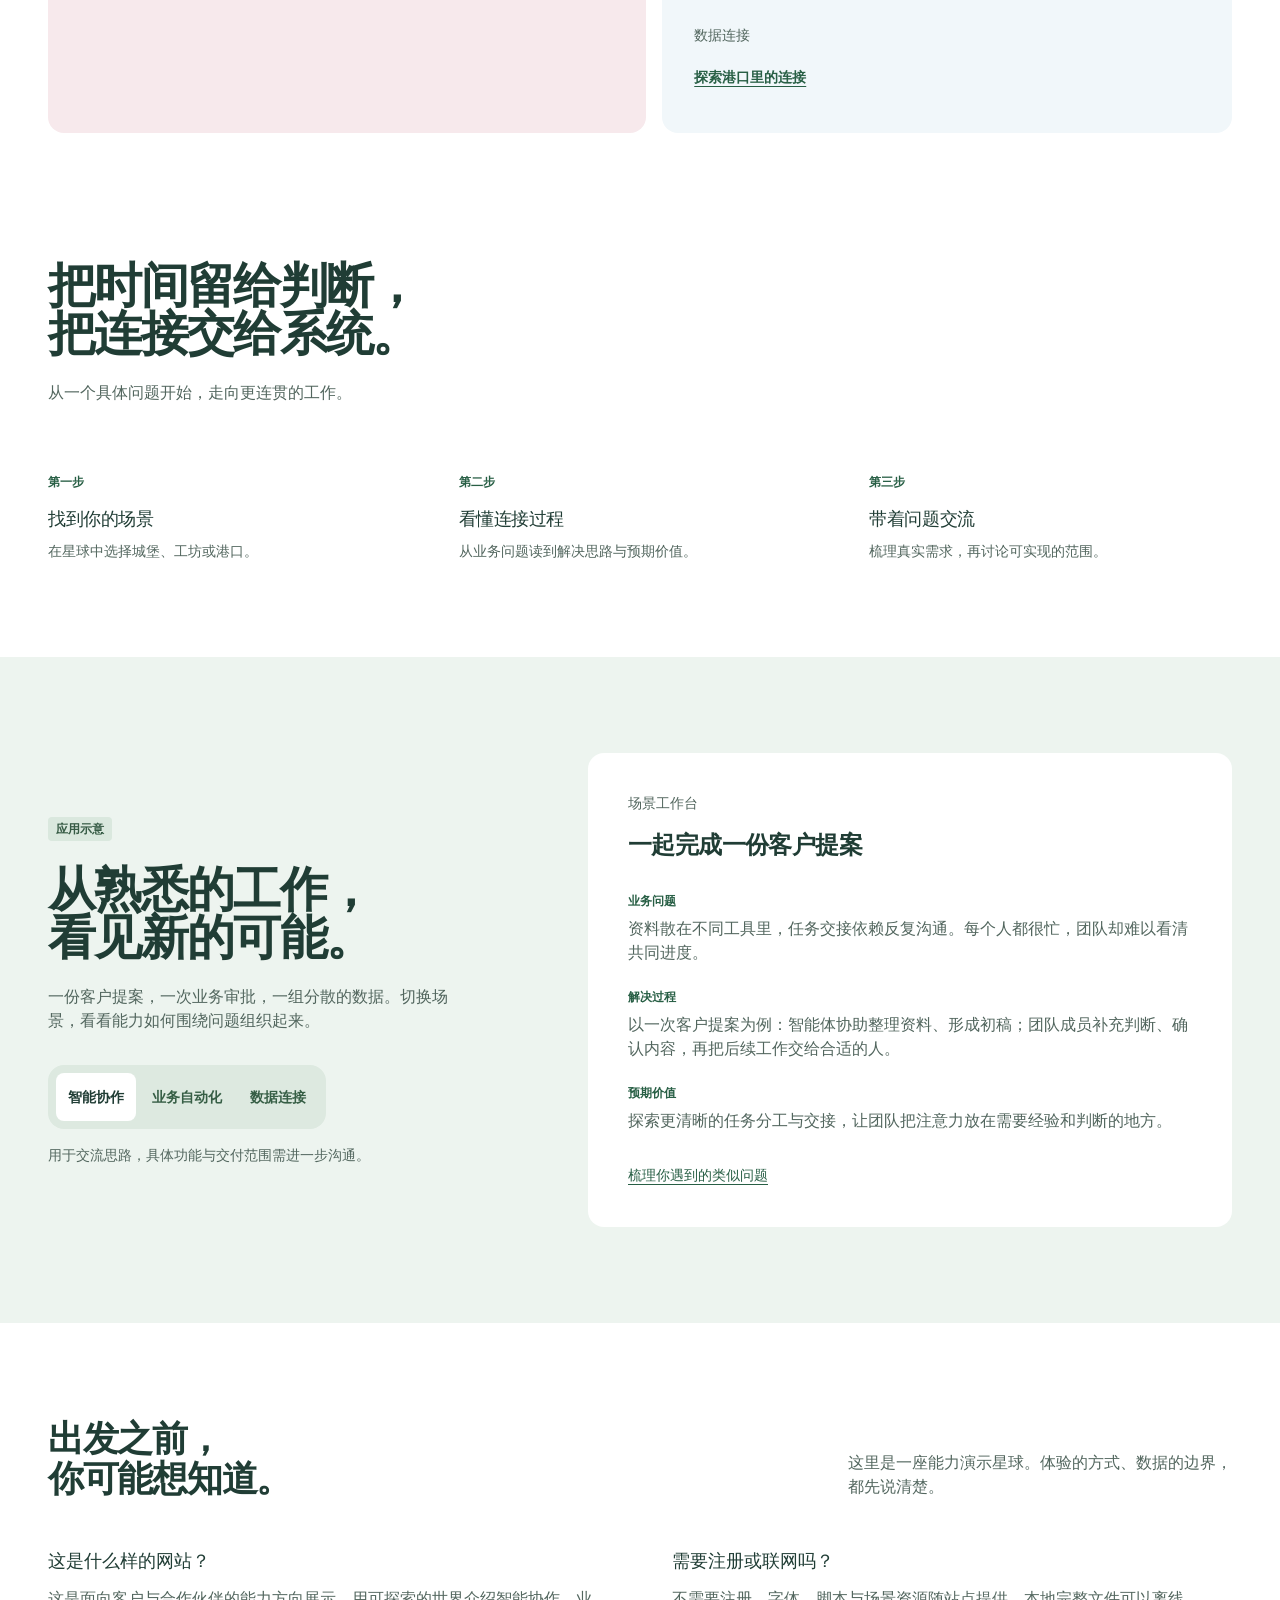
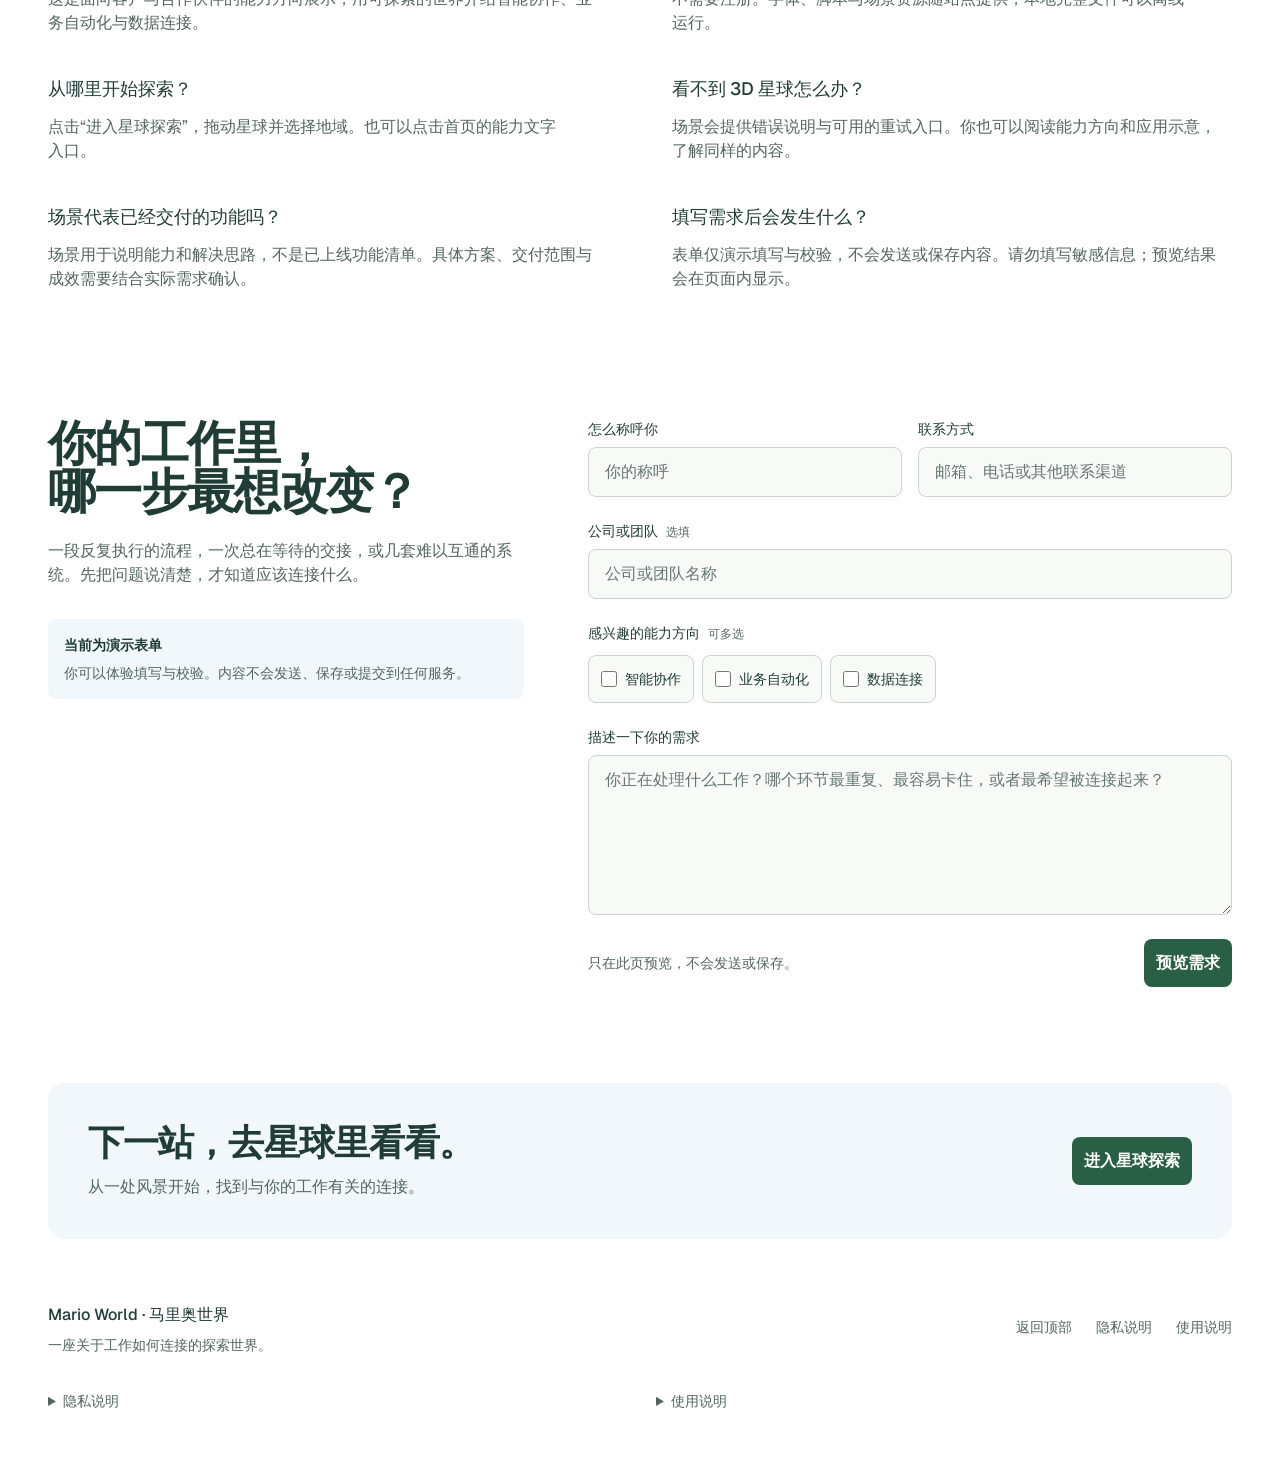
==== commit 864afb71: "Ground map weather, refine models and redesign the homepage Anchor rain and snow in world space with" ====
--- a/index.html
+++ b/index.html
@@ -4,40 +4,49 @@
 <meta charset="utf-8">
 <meta name="viewport" content="width=device-width,initial-scale=1,viewport-fit=cover">
 <title>马里奥世界 · 让工作，彼此连接</title>
-<meta name="description" content="在一个可以探索的世界里，了解智能协作、业务自动化与数据连接。面向客户与合作伙伴的能力方向展示。">
-<meta name="theme-color" content="#ffffff">
+<meta name="description" content="为客户与合作伙伴呈现智能协作、业务自动化与数据连接。在可探索的星球里，从一项任务出发，发现更连贯的工作方式。">
+<meta name="theme-color" content="#f1f7fa">
 <meta name="color-scheme" content="light">
+<meta property="og:type" content="website">
+<meta property="og:title" content="马里奥世界 · 让工作，彼此连接">
+<meta property="og:description" content="从城堡、工坊与港口出发，探索智能协作、业务自动化与数据连接。无需注册，可离线体验。">
+<meta property="og:image" content="scene-preview.png">
+<meta name="twitter:card" content="summary_large_image">
 <link rel="icon" href="data:image/svg+xml,%3Csvg xmlns='http://www.w3.org/2000/svg' viewBox='0 0 40 40'%3E%3Crect width='40' height='40' rx='10' fill='%23dc6982'/%3E%3Cpath d='M8 31V17h6v-6h5v6h3v-6h5v6h5v14H8z' fill='%23fffdf8'/%3E%3Cpath d='M17 31v-7a3 3 0 016 0v7' fill='%23eab84b'/%3E%3C/svg%3E">
 <link rel="stylesheet" href="assets/site.css?v=20261105-frontier1">
 <link rel="stylesheet" href="assets/apple.css?v=20261104-environment1">
 <link rel="stylesheet" href="assets/town-compat.css?v=20261104-environment1">
 <link rel="stylesheet" href="assets/environment.css?v=20261104-environment1">
-<script>document.documentElement.classList.add('js-reveal');</script>
+<link rel="stylesheet" href="assets/home-design.css?v=20261106-detail1">
 </head>
-<body>
-<a class="skip-link" href="#main">跳到主要内容</a>
+<body class="home-design">
+<a class="skip-link button-sm" href="#main">跳到主要内容</a>
 <svg width="0" height="0" aria-hidden="true" style="position:absolute;overflow:hidden"><defs>
 <symbol id="castle-icon" viewBox="0 0 40 44"><path d="M5 40V19h7v-7h5v7h6v-7h5v7h7v21H5Z" fill="currentColor"/><path d="m3 19 5-10 6 10M14 12l6-11 6 11M26 19l6-10 6 10" fill="currentColor"/><path d="M16 40V29a4 4 0 0 1 8 0v11" fill="#fffdf8"/><path d="M9 23h3v5H9m19-5h3v5h-3M18 16h4v6h-4" fill="#fffdf8"/></symbol>
 <symbol id="automation-icon" viewBox="0 0 32 32"><path d="M4 26V14l9 5v-5l10 5V7h5v19H4Z" fill="none" stroke="currentColor" stroke-width="2" stroke-linejoin="round"/><path d="M8 23h3m5 0h3m5 0h2M5 8h10m-3-3 3 3-3 3" fill="none" stroke="currentColor" stroke-width="2"/></symbol>
 <symbol id="connection-icon" viewBox="0 0 32 32"><path d="M6 7h20v7H6V7Zm4 7v12h12V14M3 26h26" fill="none" stroke="currentColor" stroke-width="2" stroke-linejoin="round"/><path d="M12 10h8m-6 8v5" stroke="currentColor" stroke-width="2"/></symbol>
 <symbol id="explore-icon" viewBox="0 0 24 24"><circle cx="12" cy="12" r="8.5" fill="none" stroke="currentColor" stroke-width="1.5"/><path d="m15.5 8.5-2 5-5 2 2-5 5-2Z" fill="currentColor"/></symbol>
 </defs></svg>
+<!-- Existing-site design: classic hero and sections, led by the real interactive
+     world rather than stock imagery. No client logos, performance claims or
+     promises have been invented. The world exhibit below stays byte-for-byte. -->
 <header class="site-header" id="site-header">
-<div class="wrap header-inner">
-<a class="brand" href="index.html" aria-label="马里奥世界首页"><svg class="brand-icon" aria-hidden="true"><use href="#castle-icon"/></svg><span><span class="brand-name">MARIO WORLD</span><span class="brand-caption">马里奥世界</span></span></a>
-<nav class="site-nav" aria-label="主导航"><a href="#capabilities" class="nav-optional">能力方向</a><a href="planet.html">探索星球</a><a class="nav-contact" href="#contact">交流需求</a></nav>
+<div class="header-inner">
+<a class="brand" href="index.html" aria-label="马里奥世界首页" aria-current="page"><svg class="brand-icon" aria-hidden="true"><use href="#castle-icon"/></svg><span><span class="brand-name title-4">Mario World</span><span class="brand-caption caption-5">马里奥世界</span></span></a>
+<button class="home-menu-toggle button-sm" id="home-menu-toggle" type="button" aria-expanded="false" aria-controls="home-navigation" aria-label="打开导航"><span aria-hidden="true"></span><span aria-hidden="true"></span></button>
+<nav class="site-nav title-4" id="home-navigation" aria-label="主导航"><a href="#capabilities">能力方向</a><a href="#applications">应用示意</a><a href="#contact">交流需求</a><a class="nav-contact button-sm" href="planet.html">进入星球探索</a></nav>
 </div>
 </header>
 <main id="main">
 <div class="hero-section">
 <section class="hero wrap" aria-labelledby="hero-title">
 <div class="hero-copy">
-<p class="hero-intro">面向客户与合作伙伴的能力探索</p>
-<h1 id="hero-title"><span>让工作，</span><span>彼此连接。</span></h1>
-<p class="hero-lede">人与智能体协作，业务步骤接续，数据在需要它的地方流动。我们正在围绕这三个方向，探索更连贯的工作方式。</p>
-<div class="hero-actions"><a class="button" href="planet.html"><svg aria-hidden="true"><use href="#explore-icon"/></svg>进入星球探索</a><a class="button secondary" href="#contact">交流需求</a></div>
-<p class="edition-note">能力方向展示 · 应用场景为示意</p>
-<div class="hero-quick-links" aria-label="直接查看能力介绍"><button type="button" data-capability="collaboration">智能协作</button><button type="button" data-capability="automation">业务自动化</button><button type="button" data-capability="connection">数据连接</button></div>
+<p class="hero-intro caption-2">给客户与合作伙伴的一座工作星球</p>
+<h1 class="heading-1" id="hero-title"><span>让工作，</span><span>彼此连接。</span></h1>
+<p class="hero-lede body-3">在城堡里一起完成任务，在工坊里接续业务，在港口让数据汇合。把抽象的能力，变成可以亲手探索的世界。</p>
+<div class="hero-actions"><a class="button button-md" href="planet.html">进入星球探索</a></div>
+<p class="edition-note caption-2">无需注册，可离线探索。场景用于能力演示。</p>
+<div class="hero-quick-links" aria-label="直接查看能力介绍"><button class="button-sm" type="button" data-capability="collaboration">智能协作</button><button class="button-sm" type="button" data-capability="automation">业务自动化</button><button class="button-sm" type="button" data-capability="connection">数据连接</button></div>
 </div>
 <div class="exhibit hero-exhibit" id="hero-exhibit">
 <canvas class="world-canvas" id="hero-globe" aria-label="星球总览：拖动旋转，点击地域埋点进入连续地图"></canvas>
@@ -56,51 +65,63 @@
 </section>
 </div>
 <section class="section wrap" id="capabilities" aria-labelledby="capabilities-title">
-<div class="section-heading" data-reveal><h2 id="capabilities-title">从三个方向，<br>重新连接工作。</h2><p>世界里的建筑，也是了解平台的入口。你可以自由探索，也可以在这里直接阅读。</p></div>
+<div class="section-heading" data-reveal><h2 class="heading-2" id="capabilities-title">每一处风景，<br>都是工作的另一种可能。</h2><p class="body-3">从你熟悉的问题出发。让任务有伙伴，让步骤有衔接，让信息有去向。</p></div>
 <div class="direction-grid">
-<article class="direction" data-reveal style="--tint:#b4647a"><div class="direction-mark"><svg aria-hidden="true" viewBox="0 0 40 44"><use href="#castle-icon"/></svg>城堡与村落</div><h3>智能协作</h3><p>让人与智能体围绕共同的任务分工，把信息、判断与行动连接起来。让每一步的交接，都有清楚的去向。</p><p class="scene-note">一起完成一项任务</p><button type="button" data-capability="collaboration" data-scroll-world>了解智能协作</button></article>
-<article class="direction" data-reveal style="--tint:#9c742f"><div class="direction-mark"><svg aria-hidden="true"><use href="#automation-icon"/></svg>工坊与道路</div><h3>业务自动化</h3><p>把重复发生的业务步骤连成流程，为异常和人工确认留出位置，让工作在合适的时间继续向前。</p><p class="scene-note">让业务步骤接续发生</p><button type="button" data-capability="automation" data-scroll-world>了解业务自动化</button></article>
-<article class="direction" data-reveal style="--tint:#2f6f8c"><div class="direction-mark"><svg aria-hidden="true"><use href="#connection-icon"/></svg>港口与水路</div><h3>数据连接</h3><p>梳理不同工具与系统之间的信息关系，让数据沿着业务需要流动，成为团队协作的共同起点。</p><p class="scene-note">让信息抵达需要它的地方</p><button type="button" data-capability="connection" data-scroll-world>了解数据连接</button></article>
+<article class="direction direction-collaboration" data-reveal><div class="direction-mark caption-2"><svg aria-hidden="true" viewBox="0 0 40 44"><use href="#castle-icon"/></svg>城堡与村落</div><h3 class="heading-3">让一项任务，<br>有共同前进的伙伴。</h3><p class="body-3">人提供经验和判断，智能体协助整理资料与形成初稿。围绕同一个目标，把分工、确认与交接接在一起。</p><p class="scene-note caption-2">智能协作</p><button class="button-sm" type="button" data-capability="collaboration" data-scroll-world>探索城堡里的协作</button></article>
+<article class="direction direction-automation" data-reveal><div class="direction-mark caption-2"><svg aria-hidden="true"><use href="#automation-icon"/></svg>工坊与道路</div><h3 class="heading-5">让重复的步骤，接续发生。</h3><p class="body-3">把业务步骤连成流程，也为异常和人工确认留出位置。知道工作走到哪里，下一步该由谁接手。</p><p class="scene-note caption-2">业务自动化</p><button class="button-sm" type="button" data-capability="automation" data-scroll-world>探索工坊里的流程</button></article>
+<article class="direction direction-connection" data-reveal><div class="direction-mark caption-2"><svg aria-hidden="true"><use href="#connection-icon"/></svg>港口与水路</div><h3 class="heading-5">让分散的信息，抵达同一处。</h3><p class="body-3">梳理不同工具与系统之间的信息关系，让数据沿着业务需要流动，成为团队共同的起点。</p><p class="scene-note caption-2">数据连接</p><button class="button-sm" type="button" data-capability="connection" data-scroll-world>探索港口里的连接</button></article>
 </div>
+</section>
+<section class="home-tagline wrap" aria-labelledby="home-tagline-title">
+<h2 class="heading-2" id="home-tagline-title"><span class="tagline-line"><span data-tagline-word>把时间</span><span data-tagline-word>留给判断，</span></span><span class="tagline-line"><span data-tagline-word>把连接</span><span data-tagline-word>交给系统。</span></span></h2>
+<p class="body-3">从一个具体问题开始，走向更连贯的工作。</p>
+<ol class="home-journey"><li><span class="caption-3">第一步</span><h3 class="title-2">找到你的场景</h3><p class="body-6">在星球中选择城堡、工坊或港口。</p></li><li><span class="caption-3">第二步</span><h3 class="title-2">看懂连接过程</h3><p class="body-6">从业务问题读到解决思路与预期价值。</p></li><li><span class="caption-3">第三步</span><h3 class="title-2">带着问题交流</h3><p class="body-6">梳理真实需求，再讨论可实现的范围。</p></li></ol>
 </section>
 <section class="section application-section" id="applications" aria-labelledby="applications-title">
 <div class="wrap application-layout">
-<div class="application-intro" data-reveal><span class="small-badge">应用示意</span><h2 id="applications-title">从熟悉的工作，<br>看见新的可能。</h2><p>用一个具体问题，说明能力可以如何组织。这里的示意用于交流思路，不代表已经上线的产品或确定的交付承诺。</p><div class="application-tabs" role="tablist" aria-label="选择应用示意"><button id="tab-collaboration" type="button" role="tab" aria-selected="true" aria-controls="application-panel" data-example="collaboration">智能协作</button><button id="tab-automation" type="button" role="tab" aria-selected="false" aria-controls="application-panel" tabindex="-1" data-example="automation">业务自动化</button><button id="tab-connection" type="button" role="tab" aria-selected="false" aria-controls="application-panel" tabindex="-1" data-example="connection">数据连接</button></div></div>
-<div class="application-content" id="application-panel" role="tabpanel" aria-labelledby="tab-collaboration" tabindex="0" data-reveal><h3 id="application-title">一起完成一份客户提案</h3><dl><div class="story-row"><dt>业务问题</dt><dd id="application-problem">资料散在不同工具里，任务交接依赖反复沟通。每个人都很忙，团队却难以看清共同进度。</dd></div><div class="story-row"><dt>解决过程</dt><dd id="application-process">以一次客户提案为例：智能体协助整理资料、形成初稿；团队成员补充判断、确认内容，再把后续工作交给合适的人。</dd></div><div class="story-row"><dt>预期价值</dt><dd id="application-value">探索更清晰的任务分工与交接，让团队把注意力放在需要经验和判断的地方。</dd></div></dl><a class="text-link" id="application-contact" href="#contact">聊聊你遇到的类似问题</a></div>
+<div class="application-intro" data-reveal><span class="small-badge caption-3">应用示意</span><h2 class="heading-2" id="applications-title">从熟悉的工作，<br>看见新的可能。</h2><p class="body-3">一份客户提案，一次业务审批，一组分散的数据。切换场景，看看能力如何围绕问题组织起来。</p><div class="application-tabs" role="tablist" aria-label="选择应用示意"><button class="button-sm" id="tab-collaboration" type="button" role="tab" aria-selected="true" aria-controls="application-panel" data-example="collaboration">智能协作</button><button class="button-sm" id="tab-automation" type="button" role="tab" aria-selected="false" aria-controls="application-panel" tabindex="-1" data-example="automation">业务自动化</button><button class="button-sm" id="tab-connection" type="button" role="tab" aria-selected="false" aria-controls="application-panel" tabindex="-1" data-example="connection">数据连接</button></div><p class="application-disclaimer caption-2">用于交流思路，具体功能与交付范围需进一步沟通。</p></div>
+<div class="application-content" id="application-panel" role="tabpanel" aria-labelledby="tab-collaboration" tabindex="0" data-reveal><p class="application-sheet-label caption-2">场景工作台</p><h3 class="heading-5" id="application-title">一起完成一份客户提案</h3><dl><div class="story-row"><dt class="caption-3">业务问题</dt><dd class="body-3" id="application-problem">资料散在不同工具里，任务交接依赖反复沟通。每个人都很忙，团队却难以看清共同进度。</dd></div><div class="story-row"><dt class="caption-3">解决过程</dt><dd class="body-3" id="application-process">以一次客户提案为例：智能体协助整理资料、形成初稿；团队成员补充判断、确认内容，再把后续工作交给合适的人。</dd></div><div class="story-row"><dt class="caption-3">预期价值</dt><dd class="body-3" id="application-value">探索更清晰的任务分工与交接，让团队把注意力放在需要经验和判断的地方。</dd></div></dl><a class="text-link title-4" id="application-contact" href="#contact">梳理你遇到的类似问题</a></div>
 </div>
+</section>
+<section class="section wrap home-faq" id="questions" aria-labelledby="questions-title">
+<div class="section-heading" data-reveal><h2 class="heading-3" id="questions-title">出发之前，<br>你可能想知道。</h2><p class="body-3">这里是一座能力演示星球。体验的方式、数据的边界，都先说清楚。</p></div>
+<dl class="home-faq-grid"><div><dt class="title-2">这是什么样的网站？</dt><dd class="body-3">这是面向客户与合作伙伴的能力方向展示，用可探索的世界介绍智能协作、业务自动化与数据连接。</dd></div><div><dt class="title-2">需要注册或联网吗？</dt><dd class="body-3">不需要注册。字体、脚本与场景资源随站点提供，本地完整文件可以离线运行。</dd></div><div><dt class="title-2">从哪里开始探索？</dt><dd class="body-3">点击“进入星球探索”，拖动星球并选择地域。也可以点击首页的能力文字入口。</dd></div><div><dt class="title-2">看不到 3D 星球怎么办？</dt><dd class="body-3">场景会提供错误说明与可用的重试入口。你也可以阅读能力方向和应用示意，了解同样的内容。</dd></div><div><dt class="title-2">场景代表已经交付的功能吗？</dt><dd class="body-3">场景用于说明能力和解决思路，不是已上线功能清单。具体方案、交付范围与成效需要结合实际需求确认。</dd></div><div><dt class="title-2">填写需求后会发生什么？</dt><dd class="body-3">表单仅演示填写与校验，不会发送或保存内容。请勿填写敏感信息；预览结果会在页面内显示。</dd></div></dl>
 </section>
 <section class="section wrap" id="contact" aria-labelledby="contact-title">
 <div class="contact-layout">
-<div class="contact-intro" data-reveal><h2 id="contact-title">你的工作里，<br>哪一步最想改变？</h2><p>无论是一段反复执行的流程，一次总在等待的交接，还是几套难以互通的系统，都可以成为我们交流的起点。</p><div class="demo-notice" id="demo-notice"><strong>当前为演示表单</strong>你可以体验填写与校验。内容不会发送、保存或提交到任何服务。</div></div>
+<div class="contact-intro" data-reveal><h2 class="heading-2" id="contact-title">你的工作里，<br>哪一步最想改变？</h2><p class="body-3">一段反复执行的流程，一次总在等待的交接，或几套难以互通的系统。先把问题说清楚，才知道应该连接什么。</p><div class="demo-notice body-6" id="demo-notice"><strong class="body-4">当前为演示表单</strong>你可以体验填写与校验。内容不会发送、保存或提交到任何服务。</div></div>
 <form class="demo-form" id="demo-form" aria-describedby="demo-notice" autocomplete="off" data-reveal>
-<div class="form-grid"><div class="field"><label for="contact-name">怎么称呼你</label><input id="contact-name" name="name" type="text" maxlength="60" required placeholder="你的称呼" autocomplete="off"></div><div class="field"><label for="contact-method">联系方式</label><input id="contact-method" name="contact" type="text" maxlength="120" required placeholder="邮箱、电话或其他联系渠道" autocomplete="off"></div><div class="field full"><label for="contact-company">公司或团队<span class="optional">选填</span></label><input id="contact-company" name="company" type="text" maxlength="120" placeholder="公司或团队名称" autocomplete="off"></div></div>
-<fieldset class="interest-group"><legend>感兴趣的能力方向<span class="optional">可多选</span></legend><div class="interest-options"><label class="interest-option"><input type="checkbox" name="interest" value="collaboration">智能协作</label><label class="interest-option"><input type="checkbox" name="interest" value="automation">业务自动化</label><label class="interest-option"><input type="checkbox" name="interest" value="connection">数据连接</label></div></fieldset>
-<div class="field"><label for="contact-description">描述一下你的需求</label><textarea id="contact-description" name="description" maxlength="2000" required placeholder="你正在处理什么工作？哪个环节最重复、最容易卡住，或者最希望被连接起来？"></textarea></div>
-<div class="form-foot"><p>填写与校验演示，不会发送或保存内容。</p><button class="button" id="demo-submit" type="submit" disabled>预览需求</button></div>
-<p class="form-status" id="form-status" role="status" aria-live="polite" hidden></p>
+<div class="form-grid"><div class="field"><label class="title-4" for="contact-name">怎么称呼你</label><input class="body-3" id="contact-name" name="name" type="text" maxlength="60" required placeholder="你的称呼" autocomplete="off"></div><div class="field"><label class="title-4" for="contact-method">联系方式</label><input class="body-3" id="contact-method" name="contact" type="text" maxlength="120" required placeholder="邮箱、电话或其他联系渠道" autocomplete="off" aria-describedby="contact-method-error"><span class="home-field-error caption-2" id="contact-method-error" hidden>邮箱格式不完整，请填写如 name@example.com 的地址。</span></div><div class="field full"><label class="title-4" for="contact-company">公司或团队<span class="optional caption-5">选填</span></label><input class="body-3" id="contact-company" name="company" type="text" maxlength="120" placeholder="公司或团队名称" autocomplete="off"></div></div>
+<fieldset class="interest-group"><legend class="title-4">感兴趣的能力方向<span class="optional caption-5">可多选</span></legend><div class="interest-options"><label class="interest-option body-6"><input type="checkbox" name="interest" value="collaboration">智能协作</label><label class="interest-option body-6"><input type="checkbox" name="interest" value="automation">业务自动化</label><label class="interest-option body-6"><input type="checkbox" name="interest" value="connection">数据连接</label></div></fieldset>
+<div class="field"><label class="title-4" for="contact-description">描述一下你的需求</label><textarea class="body-3" id="contact-description" name="description" maxlength="2000" required placeholder="你正在处理什么工作？哪个环节最重复、最容易卡住，或者最希望被连接起来？"></textarea></div>
+<div class="form-foot"><p class="caption-2">只在此页预览，不会发送或保存。</p><button class="button button-md" id="demo-submit" type="submit" disabled>预览需求</button></div>
+<p class="form-status body-6" id="form-status" role="status" aria-live="polite" hidden></p>
 </form>
 </div>
 </section>
+<section class="home-final wrap" aria-labelledby="home-final-title"><div><h2 class="heading-3" id="home-final-title">下一站，去星球里看看。</h2><p class="body-3">从一处风景开始，找到与你的工作有关的连接。</p></div><a class="button button-md" href="planet.html">进入星球探索</a></section>
 </main>
-<footer class="site-footer wrap"><div><span class="footer-title">马里奥世界</span> · 智能协作、业务自动化与数据连接</div><div class="footer-links"><a href="planet.html">探索星球</a><a href="#contact">交流需求</a></div></footer>
+<footer class="site-footer wrap"><div><span class="footer-title title-3">Mario World · 马里奥世界</span><p class="caption-2">一座关于工作如何连接的探索世界。</p></div><div class="footer-links title-4"><a href="#main">返回顶部</a><a href="#privacy">隐私说明</a><a href="#terms">使用说明</a></div><div class="home-legal"><details id="privacy"><summary class="caption-2">隐私说明</summary><p class="body-6">本演示不接收或保存表单内容，不使用分析追踪或第三方字体服务。关闭或刷新页面后，演示输入不会由本站保存。请勿输入敏感信息。</p></details><details id="terms"><summary class="caption-2">使用说明</summary><p class="body-6">站点内容用于展示与交流能力方向，不构成产品交付、服务可用性或成效承诺。具体合作内容需另行沟通确认。</p></details></div></footer>
 <p class="sr-only" id="live" role="status" aria-live="polite"></p>
 <script src="assets/nodes.js?v=20261104-environment1"></script>
 <script src="assets/three.min.js?v=20261104-environment1"></script>
-<script src="assets/imported-models.js?v=20261104-environment1"></script>
-<script src="assets/world-models.js?v=20261104-environment1"></script>
+<script src="assets/imported-models.js?v=20261106-detail1"></script>
+<script src="assets/world-models.js?v=20261106-detail1"></script>
 <script src="assets/world-geography.js?v=20261105-frontier1"></script>
 <script src="assets/story-world.js?v=20261105-frontier1"></script>
 <script src="assets/connected-map.js?v=20261105-frontier1"></script>
 <script src="assets/demo-businesses.js?v=20261104-environment1"></script>
-<script src="assets/world-enrichment.js?v=20261104-environment1"></script>
-<script src="assets/village-life.js?v=20261105-village1"></script>
-<script src="assets/frontier-scenes.js?v=20261105-frontier1"></script>
-<script src="assets/render-quality.js?v=20261105-frontier1"></script>
-<script src="assets/world-environment.js?v=20261106-atmosphere1"></script>
-<script src="assets/planet3d.js?v=20261106-atmosphere1"></script>
+<script src="assets/world-enrichment.js?v=20261106-detail1"></script>
+<script src="assets/village-life.js?v=20261106-detail1"></script>
+<script src="assets/frontier-scenes.js?v=20261106-detail1"></script>
+<script src="assets/render-quality.js?v=20261106-detail1"></script>
+<script src="assets/map-weather.js?v=20261106-detail1"></script>
+<script src="assets/world-environment.js?v=20261106-detail1"></script>
+<script src="assets/planet3d.js?v=20261106-detail1"></script>
 <script src="assets/town-ui.js?v=20261104-environment1"></script>
 <script src="assets/environment-ui.js?v=20261104-environment1"></script>
-<script src="assets/site.js?v=20261105-frontier1"></script>
+<script src="assets/site.js?v=20261106-detail1"></script>
 <script src="assets/apple-motion.js?v=20261104-environment1"></script>
+<script src="assets/home-design.js?v=20261106-detail1"></script>
 </body>
 </html>
--- a/assets/home-design.css
+++ b/assets/home-design.css
@@ -0,0 +1,332 @@
+/* Mario World homepage exhibition layer. Existing-site diagnosis and sources:
+   Landing system (read all 479 lines):
+   .asset-work/ai-design-landing-SKILL-20261106.md
+   Companion (read in full, including Design Values and license):
+   https://github.com/elayadesign/redesign-skill/blob/7df13f6a289f4a7f91c5fe3efd70f51fd584ec28/skills/redesign-existing-projects/SKILL.md
+   Design: classic hero + asymmetrical exhibition + scene workbench. The live
+   globe is the hero. Muted pink, blue and oat exhibit surfaces reflect its
+   castle/workshop/harbour; forest green is the single interactive accent.
+   Existing exhibit DOM, canvas dimensions, world controls and business UI are
+   not selected below, except removing the decorative background pseudo-layer.
+   No invented customer proof. Offline exploration itself is the proof signal.
+   Geist is the only authored family; system CJK fallback supplies absent glyphs.
+   Official unmodified variable font, pinned source:
+   https://raw.githubusercontent.com/vercel/geist-font/003bc04f134716b5c75613961fa05ad9f4d7023a/fonts/Geist/webfonts/Geist%5Bwght%5D.woff2
+   SHA256 2ffebe993e969069a9789d15164b7715d42491b5835516c5e3b935d5f81b05f1
+   License: Geist-OFL.txt, SIL Open Font License 1.1.
+   Scope intentionally excludes branded 404/server routing; Lead integrates it.
+*/
+@font-face{font-family:Geist;src:url('[data-uri]') format('woff2');font-style:normal;font-weight:100 900;font-display:swap}
+.home-design{
+  --home-white:#ffffff;--home-sky:#f1f7fa;--home-ink:#203d35;
+  --home-green:#285f45;--home-rose:#f7e9ec;--home-oat:#f7f0df;
+  --home-muted:#52665e;--home-border:#c8d5d0;
+  --home-curve:cubic-bezier(.22,1,.36,1);
+  /* Named text styles from the landing system. Desktop and mobile resolve only
+     to its paired Tailwind size/line-height steps, never fluid off-scale values. */
+  --heading-1:600 60px/60px Geist,system-ui,sans-serif;
+  --heading-2:600 48px/48px Geist,system-ui,sans-serif;
+  --heading-3:600 36px/40px Geist,system-ui,sans-serif;
+  --heading-5:600 24px/32px Geist,system-ui,sans-serif;
+  --title-2:500 18px/28px Geist,system-ui,sans-serif;
+  --title-3:500 16px/24px Geist,system-ui,sans-serif;
+  --title-4:500 14px/20px Geist,system-ui,sans-serif;
+  --body-3:400 16px/24px Geist,system-ui,sans-serif;
+  --body-4:600 14px/20px Geist,system-ui,sans-serif;
+  --body-6:400 14px/20px Geist,system-ui,sans-serif;
+  --button-md:600 16px/24px Geist,system-ui,sans-serif;
+  --button-sm:600 14px/20px Geist,system-ui,sans-serif;
+  --caption-2:400 14px/20px Geist,system-ui,sans-serif;
+  --caption-3:600 12px/16px Geist,system-ui,sans-serif;
+  --caption-5:400 12px/16px Geist,system-ui,sans-serif;
+  font:var(--body-3);color:var(--home-ink);background:var(--home-white);letter-spacing:0;
+}
+.home-design .heading-1{font:var(--heading-1)}
+.home-design .heading-2{font:var(--heading-2)}
+.home-design .heading-3{font:var(--heading-3)}
+.home-design .heading-5{font:var(--heading-5)}
+.home-design .title-2{font:var(--title-2)}
+.home-design .title-3{font:var(--title-3)}
+.home-design .title-4{font:var(--title-4)}
+.home-design .body-3{font:var(--body-3)}
+.home-design .body-4{font:var(--body-4)}
+.home-design .body-6{font:var(--body-6)}
+.home-design .button-md{font:var(--button-md)}
+.home-design .button-sm{font:var(--button-sm)}
+.home-design .caption-2{font:var(--caption-2)}
+.home-design .caption-3{font:var(--caption-3)}
+.home-design .caption-5{font:var(--caption-5)}
+.home-design :is(.hero-copy,.section,.home-tagline,.home-final,.site-footer) :is(h1,h2,h3){text-wrap:balance;letter-spacing:-.025em}
+.home-design :is(.hero-copy,.section,.home-tagline,.home-final,.site-footer) p{color:var(--home-muted);text-wrap:pretty}
+.home-design .wrap{width:min(1240px,calc(100% - 96px))}
+.home-design :is(a,button,input,textarea,summary):focus-visible{outline:2px solid var(--home-green);outline-offset:4px}
+.home-design :is(.site-nav a,.hero-copy a,.hero-copy button,.direction button,.application-tabs button,.text-link,.footer-links a,summary){transition:color 300ms var(--home-curve),background-color 300ms var(--home-curve),opacity 300ms var(--home-curve),transform 500ms var(--home-curve)}
+.home-design :is(.site-nav a,.hero-copy a,.hero-copy button,.direction button,.application-tabs button,.footer-links a):active{transform:scale(.98)}
+.home-design .skip-link{padding:12px 16px;border-radius:8px;z-index:80}
+
+/* Floating navigation: the backdrop is a pseudo-element so the mobile panel
+   remains fixed to the viewport, with no transformed/filtered ancestor. */
+.home-design .site-header{position:sticky;top:16px;width:max-content;max-width:calc(100% - 32px);height:auto;min-height:64px;margin:16px auto 0;padding:8px 16px;border:1px solid #dce6e1;border-radius:16px;background:transparent;backdrop-filter:none;-webkit-backdrop-filter:none;box-shadow:0 8px 24px #285f4508;isolation:isolate;z-index:60;transition:none}
+.home-design .site-header::before{content:'';position:absolute;inset:0;border-radius:inherit;background:#fffffff2;backdrop-filter:blur(24px);-webkit-backdrop-filter:blur(24px);z-index:-1}
+.home-design .header-inner{gap:48px;width:100%;height:auto;min-height:48px}
+.home-design .brand{gap:12px}
+.home-design .brand-icon{width:24px;height:32px;color:#a94f68}
+.home-design .brand-name{font-family:Geist,system-ui,sans-serif;letter-spacing:0;color:var(--home-ink)}
+.home-design .brand-caption{margin-top:0;letter-spacing:0;color:var(--home-muted)}
+.home-design .site-nav{gap:24px;color:var(--home-muted)}
+.home-design .site-nav a{min-height:48px;white-space:nowrap}
+.home-design .site-nav a:hover{color:var(--home-green)}
+.home-design .nav-contact{padding:8px 12px;border-radius:8px;background:var(--home-green);color:var(--home-white)}
+.home-design .site-nav .nav-contact:hover{background:#204b37;color:var(--home-white)}
+.home-design .home-menu-toggle{display:none}
+
+/* Hero: keep the real world intact; all display rules address the copy column. */
+.home-design .hero-section{background:var(--home-sky);margin-top:-96px;padding-top:96px;border:0}
+.home-design .hero-section::after{display:none}
+.home-design .hero{grid-template-columns:minmax(0,.85fr) minmax(0,1.15fr);gap:0;padding-block:24px 48px;min-height:660px}
+.home-design .hero-copy{padding-block:24px 32px;max-width:680px}
+.home-design .hero-copy>*{animation:none}
+.home-design .hero-intro{margin:0 0 24px;display:block;color:var(--home-muted)}
+.home-design .hero-intro::before{display:none}
+.home-design .hero h1{font:var(--heading-1);max-width:680px;letter-spacing:-.04em;color:#203d35;background-image:linear-gradient(to right,#000000,#666666);background-clip:text;-webkit-background-clip:text;-webkit-text-fill-color:transparent}
+.home-design .hero h1 span{display:block}
+.home-design .hero-lede{font:var(--body-3);max-width:680px;margin-top:24px;padding-right:32px;letter-spacing:0}
+.home-design .hero-actions{margin-top:32px;gap:12px}
+.home-design :is(.hero-actions,.home-final,.form-foot) .button{font:var(--button-md);min-height:48px;padding:8px 12px;border:0;border-radius:8px;background:var(--home-green);color:var(--home-white);letter-spacing:0;transition:background-color 300ms var(--home-curve),transform 500ms var(--home-curve)}
+.home-design :is(.hero-actions,.home-final,.form-foot) .button:hover{background:#204b37}
+.home-design :is(.hero-actions,.home-final,.form-foot) .button:active{transform:scale(.98)}
+.home-design .edition-note{margin-top:16px;font:var(--caption-2);color:var(--home-muted)}
+.home-design .hero-quick-links{margin-top:32px;gap:16px;flex-wrap:wrap}
+.home-design .hero-quick-links button{font:var(--button-sm);min-height:48px;padding:8px 0;color:var(--home-green);border:0;border-radius:4px;background:transparent}
+.home-design .hero-quick-links button:hover,.home-design .hero-quick-links button[aria-pressed=true]{color:#203d35;text-decoration:underline;text-underline-offset:4px}
+.home-design .hero-quick-links button::after{display:none}
+.home-design .hero-exhibit::before{background:none}
+
+/* The castle receives a spacious exhibit; the workshop and harbour share the
+   second column. They are destinations, so decorative sequence numbers are absent. */
+.home-design .section{padding-block:96px}
+.home-design .section-heading{align-items:flex-end;gap:48px;margin-bottom:48px}
+.home-design .section-heading h2{font:var(--heading-2);max-width:680px;color:var(--home-ink);letter-spacing:-.035em}
+.home-design .section-heading p{font:var(--body-3);max-width:24em;letter-spacing:0}
+.home-design .direction-grid{grid-template-columns:minmax(0,1.05fr) minmax(0,1fr);gap:16px;align-items:stretch}
+.home-design .direction{position:relative;padding:32px;border:0;border-radius:16px;box-shadow:none;transition:none;overflow:hidden;isolation:isolate}
+.home-design .direction:hover{transform:none;box-shadow:none}
+.home-design .direction-collaboration,.home-design .direction-collaboration:hover{grid-row:span 2;background:var(--home-rose);padding:48px;justify-content:center}
+.home-design .direction-automation,.home-design .direction-automation:hover{background:var(--home-oat)}
+.home-design .direction-connection,.home-design .direction-connection:hover{background:var(--home-sky)}
+.home-design .direction-mark{font:var(--caption-2);gap:12px;margin-bottom:24px;color:var(--home-muted)}
+.home-design .direction-mark svg{width:24px;height:32px;color:var(--home-muted)}
+.home-design .direction-collaboration .direction-mark svg{width:48px;height:64px;color:#a94f68}
+.home-design .direction h3{font:var(--heading-5);letter-spacing:-.025em;color:var(--home-ink)}
+.home-design .direction-collaboration h3{font:var(--heading-3)}
+.home-design .direction p{font:var(--body-3);margin-top:16px;max-width:32em;color:var(--home-muted);letter-spacing:0}
+.home-design .direction .scene-note{font:var(--caption-2);margin-top:24px;color:var(--home-muted)}
+.home-design .direction button{font:var(--button-sm);min-height:48px;padding:8px 0;margin-top:8px;border:0;border-radius:4px;color:var(--home-green);background:transparent;gap:0;text-decoration:underline;text-underline-offset:4px}
+.home-design .direction button::after{display:none}
+.home-design .direction button:hover{color:#203d35;gap:0}
+
+/* Required tagline reveal, deliberately separated from hero by the exhibits.
+   JS never hides the statement: absent scripts/IO show the complete final text. */
+.home-design .home-tagline{padding-block:32px 96px}
+.home-design .home-tagline h2{max-width:680px;font:var(--heading-2);letter-spacing:-.035em}
+.home-design .tagline-line{display:block}
+.home-design [data-tagline-word]{display:inline-block;opacity:1;transition:opacity 500ms var(--home-curve)}
+.home-design .tagline-pending{opacity:.3}
+.home-design .home-tagline>p{margin-top:24px}
+.home-design .home-journey{display:grid;grid-template-columns:repeat(3,minmax(0,1fr));gap:48px;list-style:none;margin:64px 0 0;padding:0}
+.home-design .home-journey .caption-3{color:var(--home-green)}
+.home-design .home-journey h3{margin-top:12px}
+.home-design .home-journey p{margin-top:8px}
+
+/* A light working surface takes the place of the unrelated black section. */
+.home-design .application-section{background:#edf4ef;color:var(--home-ink);border:0}
+.home-design .application-layout{grid-template-columns:minmax(0,.85fr) minmax(0,1.15fr);gap:64px;align-items:center}
+.home-design .application-intro{position:static}
+.home-design .application-intro>.small-badge{font:var(--caption-3);padding:4px 8px;border:0;border-radius:4px;background:#dae8de;color:#355a44}
+.home-design .application-intro h2{font:var(--heading-2);max-width:680px;margin-top:24px;color:var(--home-ink);letter-spacing:-.035em}
+.home-design .application-intro p{font:var(--body-3);margin-top:24px;color:var(--home-muted);letter-spacing:0}
+.home-design .application-tabs{display:flex;width:max-content;max-width:100%;flex-wrap:nowrap;gap:4px;margin-top:32px;padding:8px;border-radius:16px;background:#dde9e0}
+.home-design .application-tabs button{font:var(--button-sm);min-height:48px;min-width:0;padding:8px 12px;border:0;border-radius:8px;color:#365e45;letter-spacing:0}
+.home-design .application-tabs button:hover{background:#eaf2ec;color:#203d35}
+.home-design .application-tabs button[aria-selected=true]{background:#ffffff;color:#203d35;box-shadow:none}
+.home-design .application-intro .application-disclaimer{font:var(--caption-2);margin-top:16px}
+.home-design .application-content{padding:40px;border-radius:16px;background:var(--home-white);border:0;backdrop-filter:none;-webkit-backdrop-filter:none;box-shadow:none}
+.home-design .application-sheet-label{margin:0 0 16px}
+.home-design .application-content h3{font:var(--heading-5);color:var(--home-ink);margin-bottom:32px;letter-spacing:-.025em}
+.home-design .application-content dl{margin:0}
+.home-design .application-content .story-row{grid-template-columns:1fr;gap:8px;padding:0;margin-top:24px;border:0}
+.home-design .application-content .story-row dt{font:var(--caption-3);color:var(--home-green);letter-spacing:0}
+.home-design .application-content .story-row dd{font:var(--body-3);color:var(--home-muted);letter-spacing:0}
+.home-design .application-content .text-link{font:var(--title-4);margin-top:32px;gap:0;color:var(--home-green);text-decoration:underline;text-underline-offset:4px}
+.home-design .application-content .text-link::after{display:none}
+.home-design .application-content .text-link:hover{gap:0;color:#203d35}
+.home-design .application-content.is-swapping{animation:home-panel-in 500ms var(--home-curve) both}
+@keyframes home-panel-in{from{opacity:.4;transform:translateY(8px)}to{opacity:1;transform:none}}
+
+.home-design .home-faq .section-heading h2{font:var(--heading-3)}
+.home-design .home-faq-grid{display:grid;grid-template-columns:repeat(2,minmax(0,1fr));gap:40px 64px;margin:0}
+.home-design .home-faq-grid dd{margin:12px 0 0;max-width:34em;color:var(--home-muted);text-wrap:pretty}
+.home-design #contact{padding-top:32px;background:var(--home-white)}
+.home-design .contact-layout{grid-template-columns:minmax(0,.85fr) minmax(0,1.15fr);gap:64px}
+.home-design .contact-intro h2{font:var(--heading-2);max-width:680px;color:var(--home-ink);letter-spacing:-.035em}
+.home-design .contact-intro p{font:var(--body-3);margin-top:24px;max-width:32em}
+.home-design .demo-notice{font:var(--body-6);border:0;border-radius:8px;background:var(--home-sky);padding:16px;margin-top:32px;max-width:100%;color:var(--home-muted)}
+.home-design .demo-notice strong{font:var(--body-4);display:block;margin-bottom:8px;color:var(--home-ink)}
+.home-design .form-grid{gap:24px 16px}
+.home-design .field{gap:8px}
+.home-design .field label,.home-design .interest-group legend{font:var(--title-4);color:var(--home-ink);letter-spacing:0}
+.home-design .optional{font:var(--caption-5);margin-left:8px;color:var(--home-muted)}
+.home-design .field input,.home-design .field textarea{font:var(--body-3);padding:12px 16px;border:1px solid var(--home-border);border-radius:8px;background:#f8faf8;color:var(--home-ink);box-shadow:none;transition:background-color 300ms var(--home-curve)}
+.home-design .field input::placeholder,.home-design .field textarea::placeholder{color:#66786e}
+.home-design .field input:hover,.home-design .field textarea:hover{background:#f0f5f1}
+.home-design .field input:focus,.home-design .field textarea:focus{outline:2px solid var(--home-green);outline-offset:2px;box-shadow:none;background:white}
+.home-design .field textarea{min-height:160px}
+.home-design .home-field-error{color:#9e304b}
+.home-design .field input[aria-invalid=true]{border-color:#9e304b}
+.home-design .interest-group{margin:24px 0}
+.home-design .interest-group legend{margin-bottom:12px}
+.home-design .interest-options{gap:8px}
+.home-design .interest-option{font:var(--body-6);gap:8px;padding:8px 12px;min-height:48px;border:1px solid var(--home-border);border-radius:8px;background:#f8faf8;color:var(--home-ink);transition:background-color 300ms var(--home-curve),color 300ms var(--home-curve)}
+.home-design .interest-option:hover{background:#e9f1eb}
+.home-design .interest-option:has(input:checked){background:#e5efe7;color:var(--home-ink);border-color:var(--home-green)}
+.home-design .interest-option input[type=checkbox]{appearance:auto;-webkit-appearance:checkbox;width:16px;height:16px;margin:0;border-radius:4px;accent-color:var(--home-green);background:white;transition:none}
+.home-design .interest-option input[type=checkbox]::after{display:none}
+.home-design .form-foot{margin-top:24px;gap:16px}
+.home-design .form-foot p{font:var(--caption-2);color:var(--home-muted)}
+.home-design .form-status{font:var(--body-6);margin-top:16px;border:0;border-radius:8px;padding:12px 16px;background:#e5efe7;color:var(--home-green)}
+.home-design .home-final{display:flex;align-items:center;justify-content:space-between;gap:32px;padding:40px;background:var(--home-sky);border-radius:16px;margin-bottom:64px}
+.home-design .home-final p{margin-top:12px}
+.home-design .home-final .button{flex-shrink:0}
+.home-design .site-footer{display:grid;grid-template-columns:minmax(0,1fr) auto;gap:24px 48px;border:0;padding-block:0 40px;color:var(--home-muted)}
+.home-design .footer-title{display:block;color:var(--home-ink)}
+.home-design .site-footer p{margin-top:8px}
+.home-design .footer-links{align-items:start;gap:24px;flex-wrap:wrap}
+.home-design .footer-links a{display:inline-flex;align-items:center;min-height:48px;color:var(--home-muted)}
+.home-design .footer-links a:hover{color:var(--home-green);text-decoration:underline;text-underline-offset:4px}
+.home-design .home-legal{grid-column:1/-1;display:flex;gap:32px;align-items:start}
+.home-design .home-legal details{flex:1;min-width:0}
+.home-design .home-legal summary{min-height:48px;cursor:pointer;padding-block:12px;color:var(--home-muted)}
+.home-design .home-legal p{max-width:42em}
+
+/* Old reveal runtime is retained; this layer supplies the required movement,
+   duration and easing without touching its IDs or the world animation loop. */
+.js-reveal .home-design [data-reveal]{transform:translateY(32px);transition:opacity 700ms var(--home-curve),transform 700ms var(--home-curve)}
+.js-reveal .home-design [data-reveal].is-visible{transform:none}
+@media(max-width:1100px){
+  .home-design .wrap{width:calc(100% - 64px)}
+  .home-design .hero{grid-template-columns:minmax(0,.9fr) minmax(0,1.1fr)}
+  .home-design .direction-collaboration{padding:32px}
+  .home-design .application-layout,.home-design .contact-layout{gap:40px}
+  .home-design .application-content{padding:32px}
+}
+@media(max-width:860px){
+  .home-design{--heading-2:600 36px/40px Geist,system-ui,sans-serif}
+  .home-design .header-inner{gap:24px}
+  .home-design .site-nav{gap:16px}
+  .home-design .hero{grid-template-columns:1fr;min-height:0;padding-block:32px 48px}
+  .home-design .hero-copy{max-width:680px;padding-block:0 8px}
+  .home-design .hero-lede{padding-right:0;max-width:34em}
+  .home-design .section{padding-block:64px}
+  .home-design .section-heading{align-items:start;flex-direction:column;gap:24px;margin-bottom:32px}
+  .home-design .section-heading p{max-width:34em}
+  .home-design .direction-grid{grid-template-columns:1fr}
+  .home-design .direction-collaboration{grid-row:auto}
+  .home-design .home-tagline{padding-block:32px 64px}
+  .home-design .home-journey{gap:24px;margin-top:48px}
+  .home-design .application-layout,.home-design .contact-layout{grid-template-columns:1fr;gap:32px}
+  .home-design .application-intro p,.home-design .contact-intro p{max-width:34em}
+  .home-design .home-faq-grid{gap:32px}
+  .home-design #contact{padding-top:16px}
+  .home-design .home-final{align-items:start;flex-direction:column;padding:32px;margin-bottom:48px}
+}
+@media(max-width:680px){
+  .home-design{--heading-1:600 48px/48px Geist,system-ui,sans-serif;--heading-2:600 30px/36px Geist,system-ui,sans-serif;--heading-3:600 30px/36px Geist,system-ui,sans-serif}
+  .home-design .wrap{width:calc(100% - 48px)}
+  .home-design .site-header{top:12px;max-width:calc(100% - 32px);width:calc(100% - 32px);min-height:64px;margin-top:12px;padding:8px 12px;border-radius:16px}
+  .home-design .header-inner{min-height:48px;justify-content:space-between;gap:16px}
+  .home-design .brand{position:relative;z-index:3;gap:8px;min-height:48px}
+  .home-design .brand-name{font:var(--title-4)}
+  .home-design .brand-caption{font:var(--caption-5)}
+  .home-design .brand-icon{width:24px;height:32px}
+  .home-design .home-menu-toggle{display:flex;position:relative;z-index:3;flex-direction:column;align-items:center;justify-content:center;gap:8px;min-height:48px;width:48px;padding:12px;border:0;border-radius:8px;background:transparent;color:var(--home-ink)}
+  .home-design .home-menu-toggle:hover{background:#e5efe7}
+  .home-design .home-menu-toggle span{display:block;width:24px;height:2px;background:currentColor;transition:transform 500ms var(--home-curve)}
+  .home-design .home-menu-toggle[aria-expanded=true] span:first-child{transform:translateY(5px) rotate(45deg)}
+  .home-design .home-menu-toggle[aria-expanded=true] span:last-child{transform:translateY(-5px) rotate(-45deg)}
+  .home-design .site-nav{display:none;position:fixed;inset:0;width:100%;height:100dvh;padding:96px 24px 32px;flex-direction:column;align-items:stretch;justify-content:center;gap:16px;background:#f1f7faf7;backdrop-filter:blur(24px);-webkit-backdrop-filter:blur(24px);z-index:2;overflow-y:auto}
+  .home-design .site-nav.is-open{display:flex}
+  .home-design .site-nav a{font:var(--heading-5);display:flex;min-height:64px;padding:16px;border-radius:8px;opacity:0;transform:translateY(24px);animation:home-menu-in 500ms var(--home-curve) both}
+  .home-design .site-nav a:nth-child(2){animation-delay:60ms}
+  .home-design .site-nav a:nth-child(3){animation-delay:120ms}
+  .home-design .site-nav a:nth-child(4){animation-delay:180ms}
+  .home-design .site-nav a:hover{background:#e1ebe3}
+  .home-design .site-nav .nav-contact{font:var(--button-md);background:var(--home-green);justify-content:center;color:white}
+  .home-design .site-nav .nav-contact:hover{background:#204b37}
+  .home-design .hero-section{margin-top:-96px;padding-top:96px}
+  .home-design .hero{padding-block:24px 32px}
+  .home-design .hero-copy{padding:0}
+  .home-design .hero-intro{margin-bottom:24px}
+  .home-design .hero h1{font:var(--heading-1);max-width:680px}
+  .home-design .hero-lede{font:var(--body-3);margin-top:24px;max-width:680px}
+  .home-design .hero-actions{margin-top:24px}
+  .home-design .hero-quick-links{margin-top:16px;gap:16px}
+  .home-design .hero-quick-links button{font:var(--button-sm);min-height:48px}
+  .home-design .edition-note{font:var(--caption-2);margin-top:16px}
+  .home-design .section{padding-block:64px}
+  .home-design .section-heading{margin-bottom:32px}
+  .home-design .section-heading h2{font:var(--heading-2)}
+  .home-design .direction{padding:24px}
+  .home-design .direction h3{font:var(--heading-5)}
+  .home-design .direction-collaboration h3{font:var(--heading-3)}
+  .home-design .direction p{font:var(--body-3)}
+  .home-design .direction-mark{margin-bottom:16px}
+  .home-design .home-tagline{padding-top:0}
+  .home-design .home-tagline h2{font:var(--heading-2)}
+  .home-design .home-journey{grid-template-columns:1fr;gap:24px;margin-top:40px}
+  .home-design .home-journey h3{margin-top:8px}
+  .home-design .application-tabs{width:100%;padding:8px;gap:4px}
+  .home-design .application-tabs button{font:var(--button-sm);flex:1;padding:8px;min-height:48px}
+  .home-design .application-content{padding:24px}
+  .home-design .application-content h3{font:var(--heading-5);margin-bottom:24px}
+  .home-design .application-content .story-row{padding:0;gap:8px;margin-top:24px}
+  .home-design .application-content .story-row dd{font:var(--body-3)}
+  .home-design .home-faq-grid{grid-template-columns:1fr;gap:32px}
+  .home-design .form-grid{grid-template-columns:1fr;gap:16px}
+  .home-design .form-foot{flex-direction:column-reverse;align-items:stretch;gap:16px}
+  .home-design .form-foot .button{width:100%}
+  .home-design .interest-options{gap:8px}
+  .home-design .interest-option{padding:8px;font:var(--body-6)}
+  .home-design .home-final{padding:24px;gap:24px;margin-bottom:40px}
+  .home-design .home-final .button{width:100%}
+  .home-design .site-footer{grid-template-columns:1fr;gap:16px;padding-bottom:32px}
+  .home-design .footer-links{gap:24px}
+  .home-design .home-legal{flex-direction:column;gap:8px}
+  .home-design .home-legal details{width:100%}
+}
+/* Progressive enhancement: with JavaScript disabled, keep navigation links
+   reachable in normal flow instead of presenting an inert menu button. */
+@media(max-width:680px){
+  html:not(.home-enhanced) .home-design .home-menu-toggle{display:none}
+  html:not(.home-enhanced) .home-design .header-inner{flex-wrap:wrap}
+  html:not(.home-enhanced) .home-design .site-nav{display:flex;position:static;width:100%;height:auto;padding:8px 0;gap:8px;background:transparent;backdrop-filter:none;-webkit-backdrop-filter:none;overflow:visible}
+  html:not(.home-enhanced) .home-design .site-nav a{font:var(--title-4);min-height:48px;padding:8px 12px;opacity:1;transform:none;animation:none}
+}
+@keyframes home-menu-in{to{opacity:1;transform:none}}
+@media(prefers-reduced-motion:reduce){
+  .home-design .site-nav a{opacity:1;transform:none;animation:none}
+  .home-design [data-tagline-word]{opacity:1;transition:none}
+  .home-design .home-menu-toggle span{transition:none}
+  .home-design .application-content.is-swapping{animation:none}
+  .js-reveal .home-design [data-reveal]{opacity:1;transform:none;transition:none}
+}
+@media(prefers-reduced-transparency:reduce){
+  .home-design .site-header::before,.home-design .site-nav{background:var(--home-white);backdrop-filter:none;-webkit-backdrop-filter:none}
+}
+@media(prefers-contrast:more){
+  .home-design .direction,.home-design .application-content,.home-design .home-final{outline:1px solid var(--home-muted)}
+}
+@media print{
+  .home-design .site-header{position:static}
+  .home-design .site-nav{display:flex;position:static;height:auto;padding:0;background:white}
+  .home-design [data-tagline-word]{opacity:1}
+}
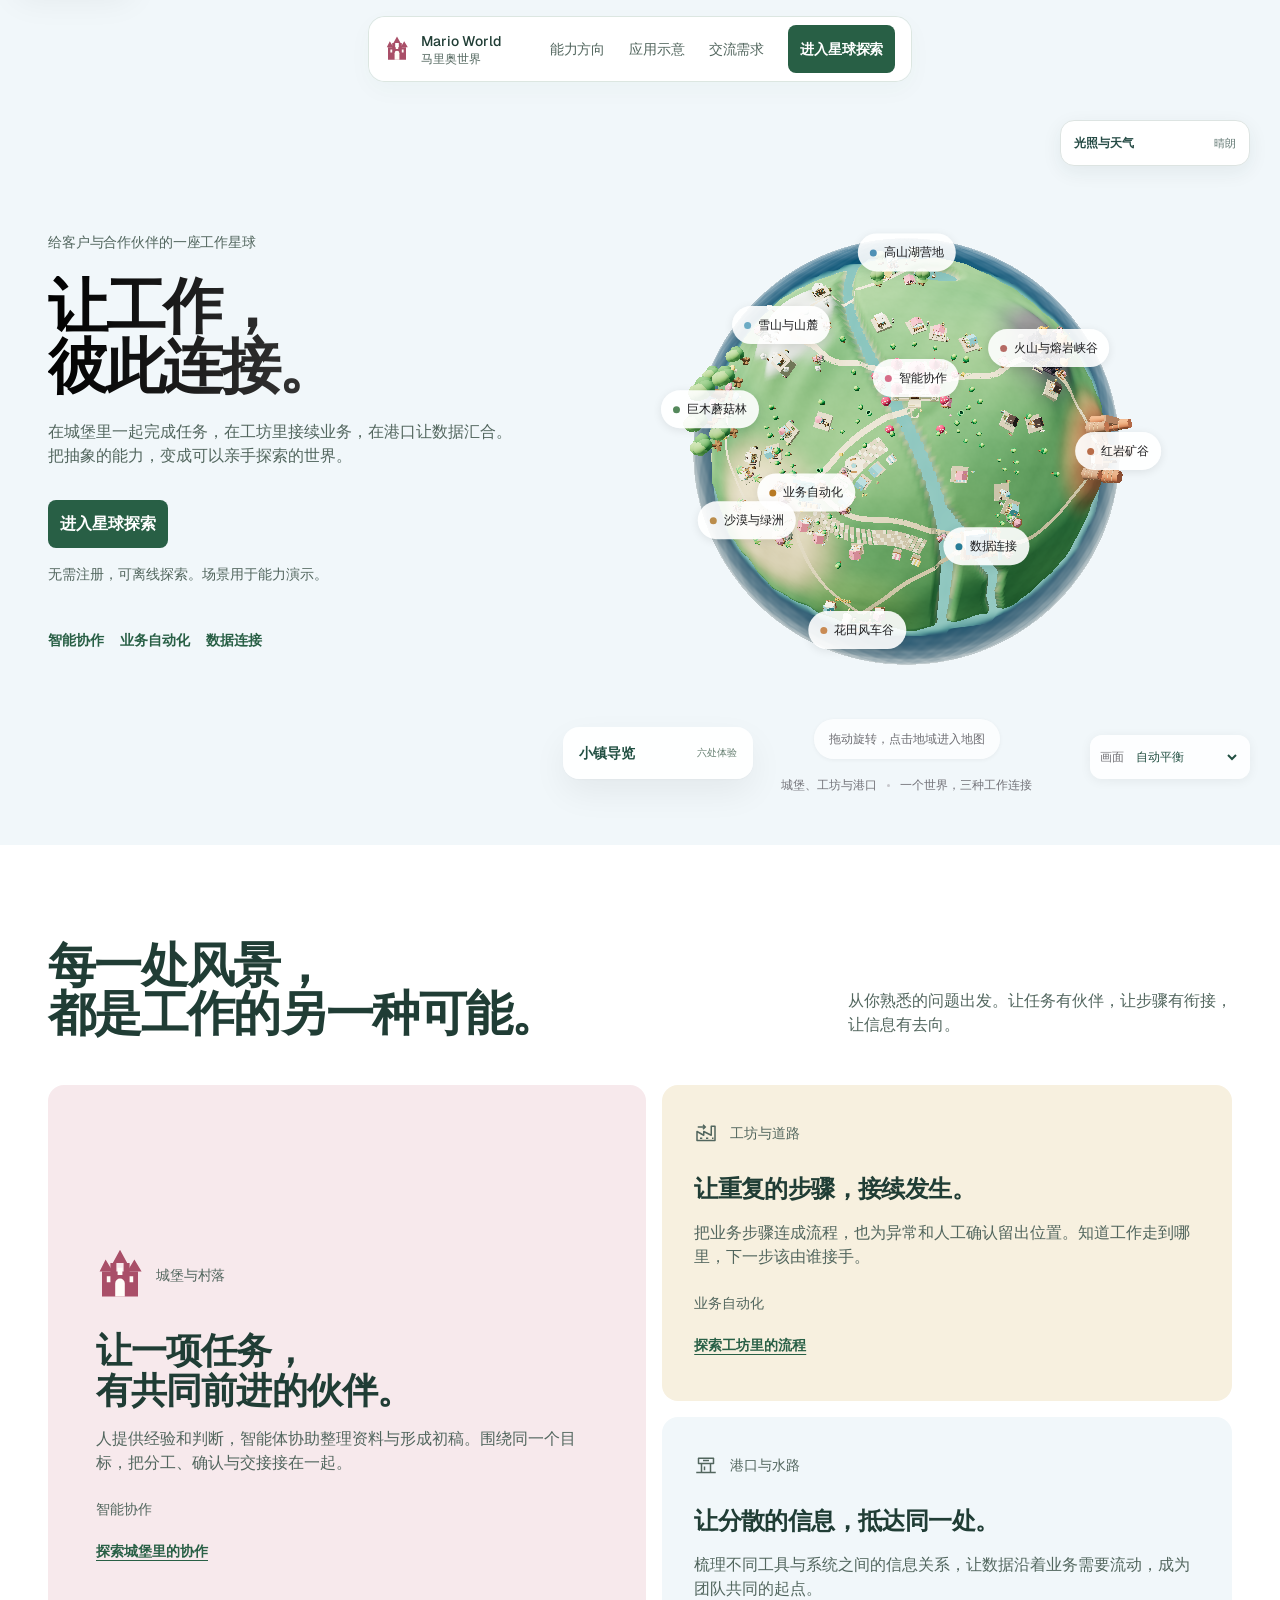
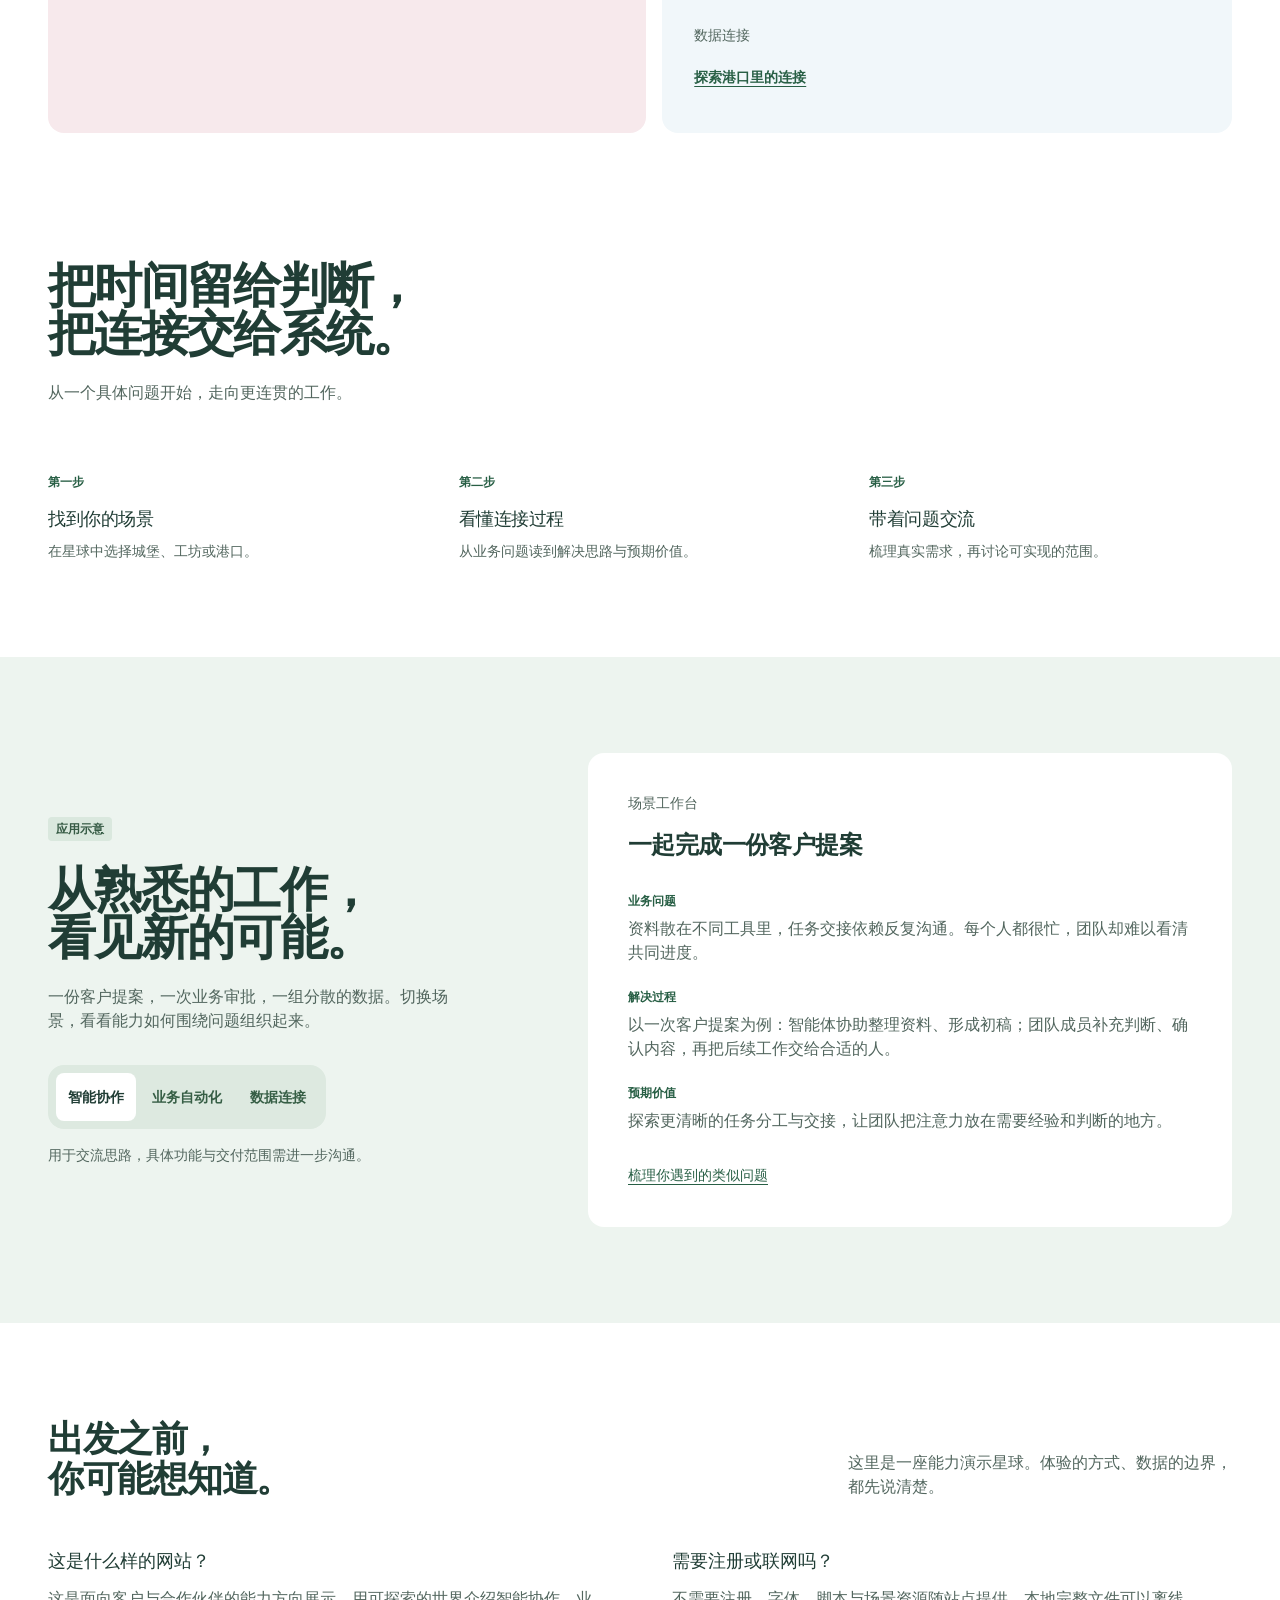
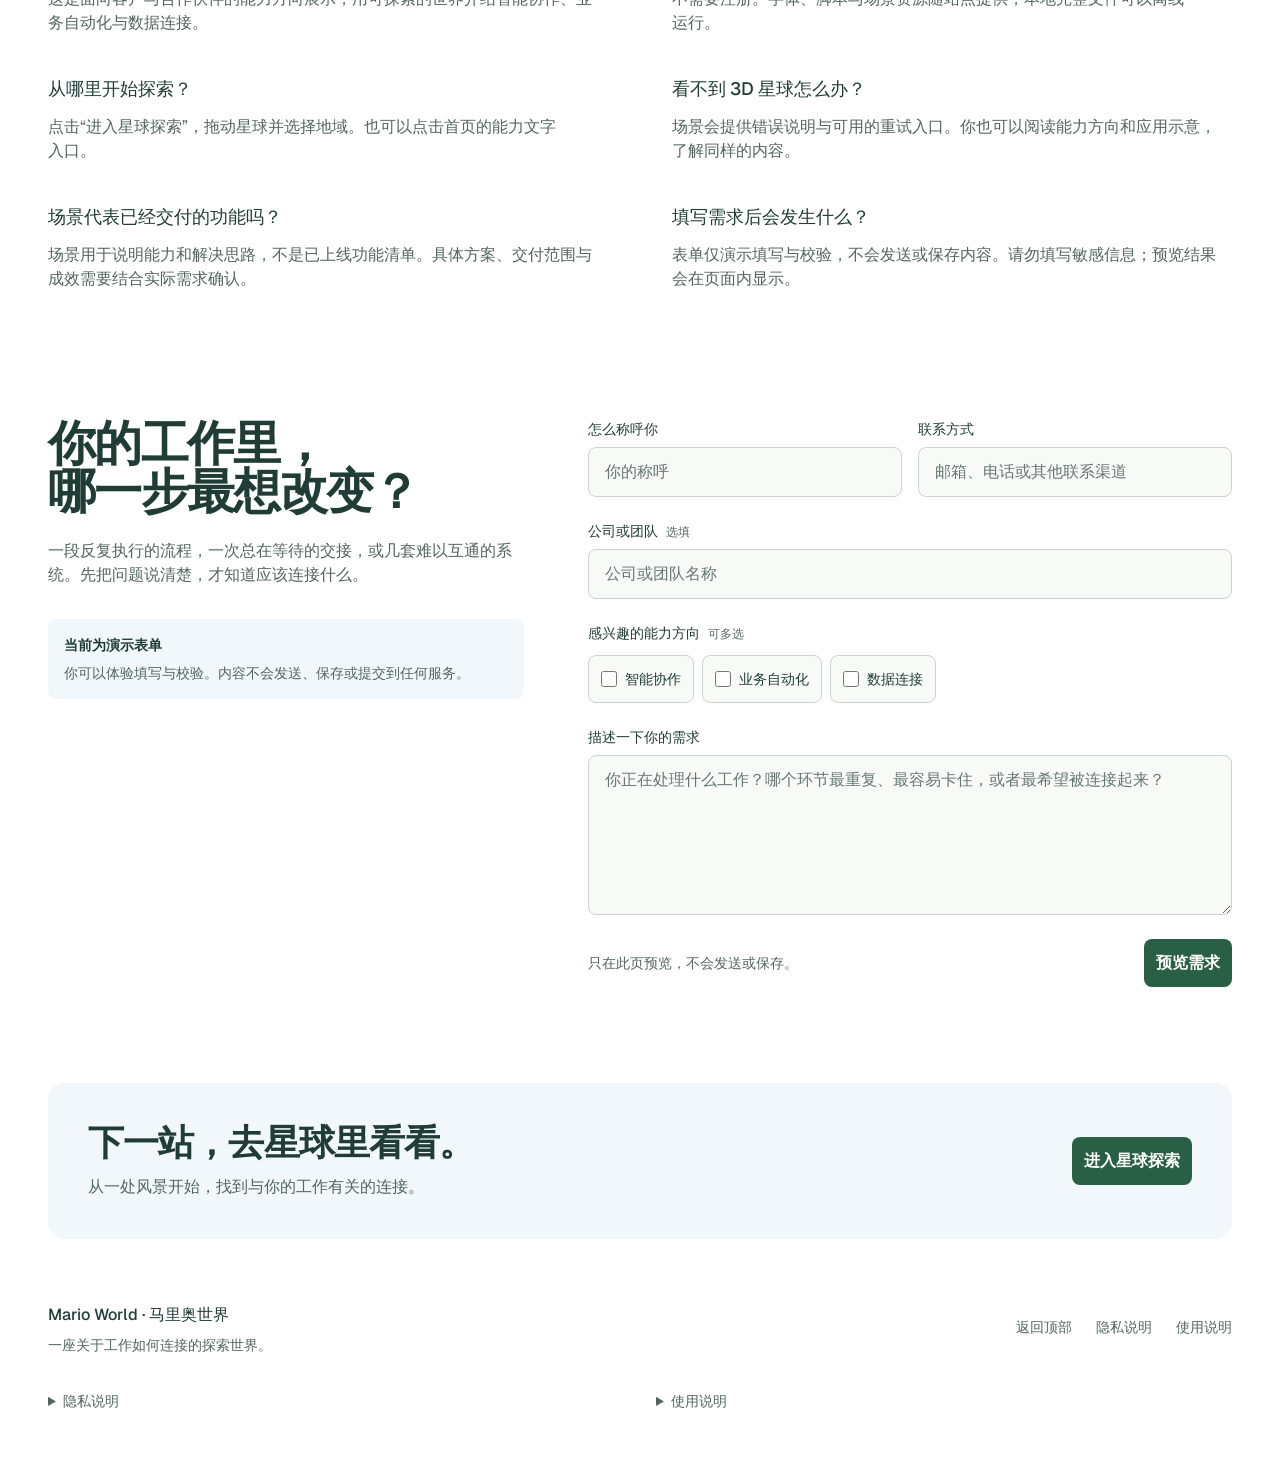
==== commit dfa1ed23: "Add island half-turn, resident close-ups and a living town" ====
--- a/index.html
+++ b/index.html
@@ -13,11 +13,11 @@
 <meta property="og:image" content="scene-preview.png">
 <meta name="twitter:card" content="summary_large_image">
 <link rel="icon" href="data:image/svg+xml,%3Csvg xmlns='http://www.w3.org/2000/svg' viewBox='0 0 40 40'%3E%3Crect width='40' height='40' rx='10' fill='%23dc6982'/%3E%3Cpath d='M8 31V17h6v-6h5v6h3v-6h5v6h5v14H8z' fill='%23fffdf8'/%3E%3Cpath d='M17 31v-7a3 3 0 016 0v7' fill='%23eab84b'/%3E%3C/svg%3E">
-<link rel="stylesheet" href="assets/site.css?v=20261105-frontier1">
-<link rel="stylesheet" href="assets/apple.css?v=20261104-environment1">
-<link rel="stylesheet" href="assets/town-compat.css?v=20261104-environment1">
-<link rel="stylesheet" href="assets/environment.css?v=20261104-environment1">
-<link rel="stylesheet" href="assets/home-design.css?v=20261106-detail1">
+<link rel="stylesheet" href="assets/site.css?v=20261110-nav2">
+<link rel="stylesheet" href="assets/apple.css?v=20261110-nav2">
+<link rel="stylesheet" href="assets/town-compat.css?v=20261110-nav2">
+<link rel="stylesheet" href="assets/environment.css?v=20261110-nav2">
+<link rel="stylesheet" href="assets/home-design.css?v=20261110-nav2">
 </head>
 <body class="home-design">
 <a class="skip-link button-sm" href="#main">跳到主要内容</a>
@@ -103,25 +103,27 @@
 </main>
 <footer class="site-footer wrap"><div><span class="footer-title title-3">Mario World · 马里奥世界</span><p class="caption-2">一座关于工作如何连接的探索世界。</p></div><div class="footer-links title-4"><a href="#main">返回顶部</a><a href="#privacy">隐私说明</a><a href="#terms">使用说明</a></div><div class="home-legal"><details id="privacy"><summary class="caption-2">隐私说明</summary><p class="body-6">本演示不接收或保存表单内容，不使用分析追踪或第三方字体服务。关闭或刷新页面后，演示输入不会由本站保存。请勿输入敏感信息。</p></details><details id="terms"><summary class="caption-2">使用说明</summary><p class="body-6">站点内容用于展示与交流能力方向，不构成产品交付、服务可用性或成效承诺。具体合作内容需另行沟通确认。</p></details></div></footer>
 <p class="sr-only" id="live" role="status" aria-live="polite"></p>
-<script src="assets/nodes.js?v=20261104-environment1"></script>
-<script src="assets/three.min.js?v=20261104-environment1"></script>
-<script src="assets/imported-models.js?v=20261106-detail1"></script>
-<script src="assets/world-models.js?v=20261106-detail1"></script>
-<script src="assets/world-geography.js?v=20261105-frontier1"></script>
-<script src="assets/story-world.js?v=20261105-frontier1"></script>
-<script src="assets/connected-map.js?v=20261105-frontier1"></script>
-<script src="assets/demo-businesses.js?v=20261104-environment1"></script>
-<script src="assets/world-enrichment.js?v=20261106-detail1"></script>
-<script src="assets/village-life.js?v=20261106-detail1"></script>
-<script src="assets/frontier-scenes.js?v=20261106-detail1"></script>
-<script src="assets/render-quality.js?v=20261106-detail1"></script>
-<script src="assets/map-weather.js?v=20261106-detail1"></script>
-<script src="assets/world-environment.js?v=20261106-detail1"></script>
-<script src="assets/planet3d.js?v=20261106-detail1"></script>
-<script src="assets/town-ui.js?v=20261104-environment1"></script>
-<script src="assets/environment-ui.js?v=20261104-environment1"></script>
-<script src="assets/site.js?v=20261106-detail1"></script>
-<script src="assets/apple-motion.js?v=20261104-environment1"></script>
-<script src="assets/home-design.js?v=20261106-detail1"></script>
+<script src="assets/nodes.js?v=20261110-nav2"></script>
+<script src="assets/three.min.js?v=20261110-nav2"></script>
+<script src="assets/imported-models.js?v=20261110-nav2"></script>
+<script src="assets/world-models.js?v=20261110-nav2"></script>
+<script src="assets/world-geography.js?v=20261110-nav2"></script>
+<script src="assets/story-world.js?v=20261110-nav2"></script>
+<script src="assets/connected-map.js?v=20261110-nav2"></script>
+<script src="assets/demo-businesses.js?v=20261110-nav2"></script>
+<script src="assets/world-enrichment.js?v=20261110-nav2"></script>
+<script src="assets/village-life.js?v=20261110-nav2"></script>
+<script src="assets/frontier-scenes.js?v=20261110-nav2"></script>
+<script src="assets/island-landmarks.js?v=20261110-nav2"></script>
+<script src="assets/ground-scatter.js?v=20261110-nav2"></script>
+<script src="assets/render-quality.js?v=20261110-nav2"></script>
+<script src="assets/map-weather.js?v=20261110-nav2"></script>
+<script src="assets/world-environment.js?v=20261110-nav2"></script>
+<script src="assets/planet3d.js?v=20261110-nav2"></script>
+<script src="assets/town-ui.js?v=20261110-nav2"></script>
+<script src="assets/environment-ui.js?v=20261110-nav2"></script>
+<script src="assets/site.js?v=20261110-nav2"></script>
+<script src="assets/apple-motion.js?v=20261110-nav2"></script>
+<script src="assets/home-design.js?v=20261110-nav2"></script>
 </body>
 </html>
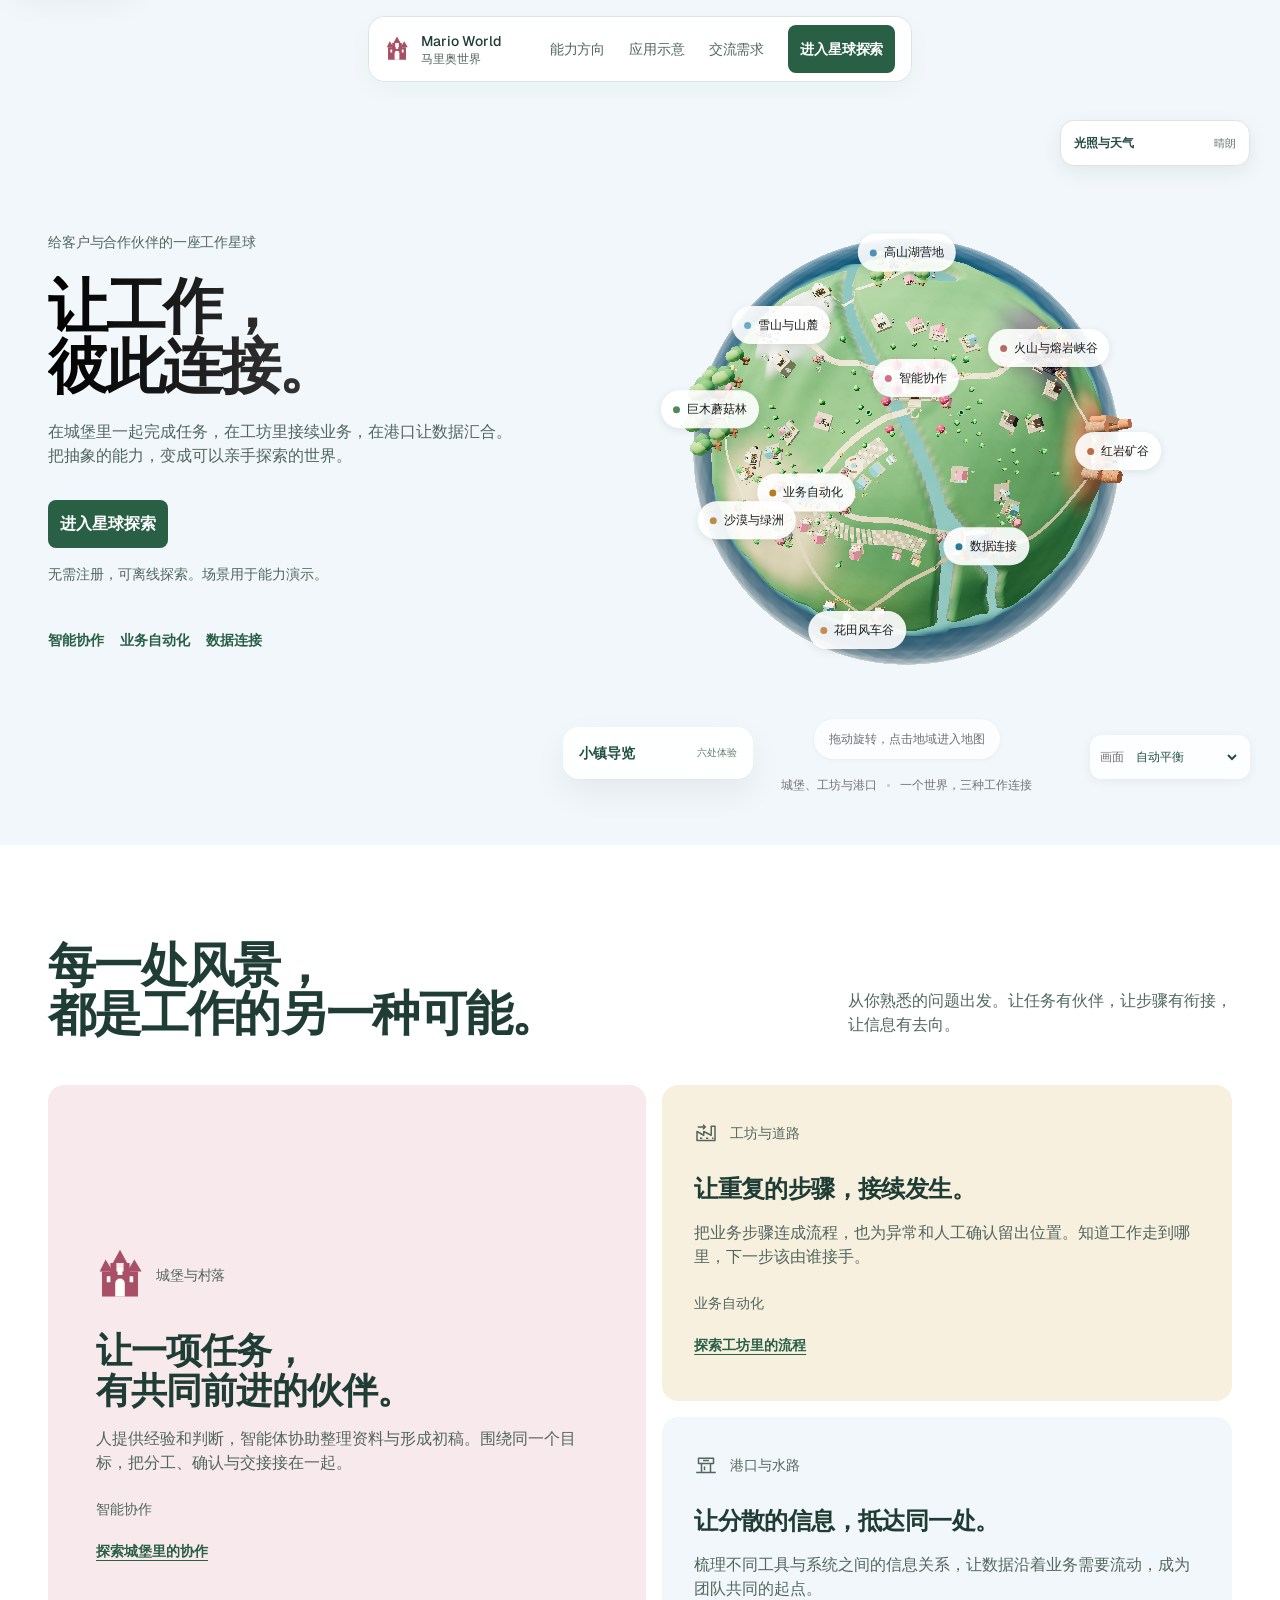
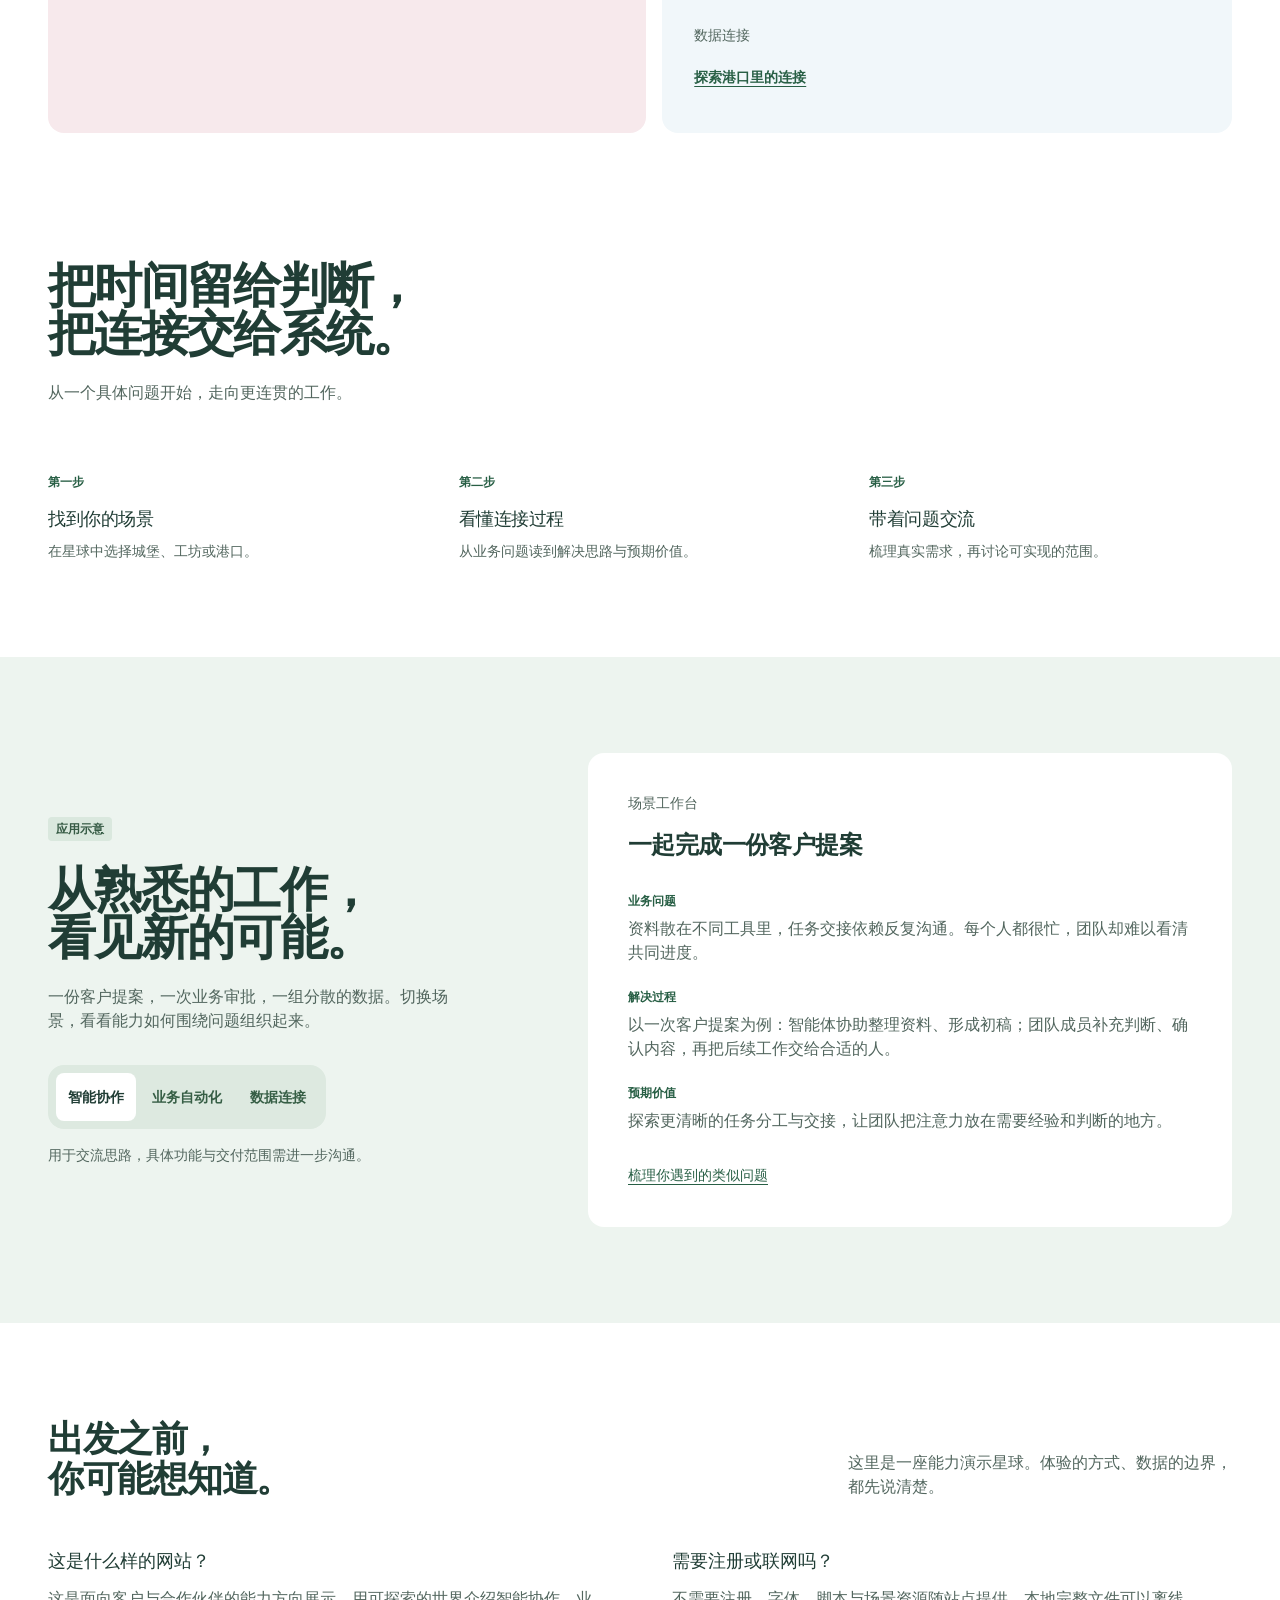
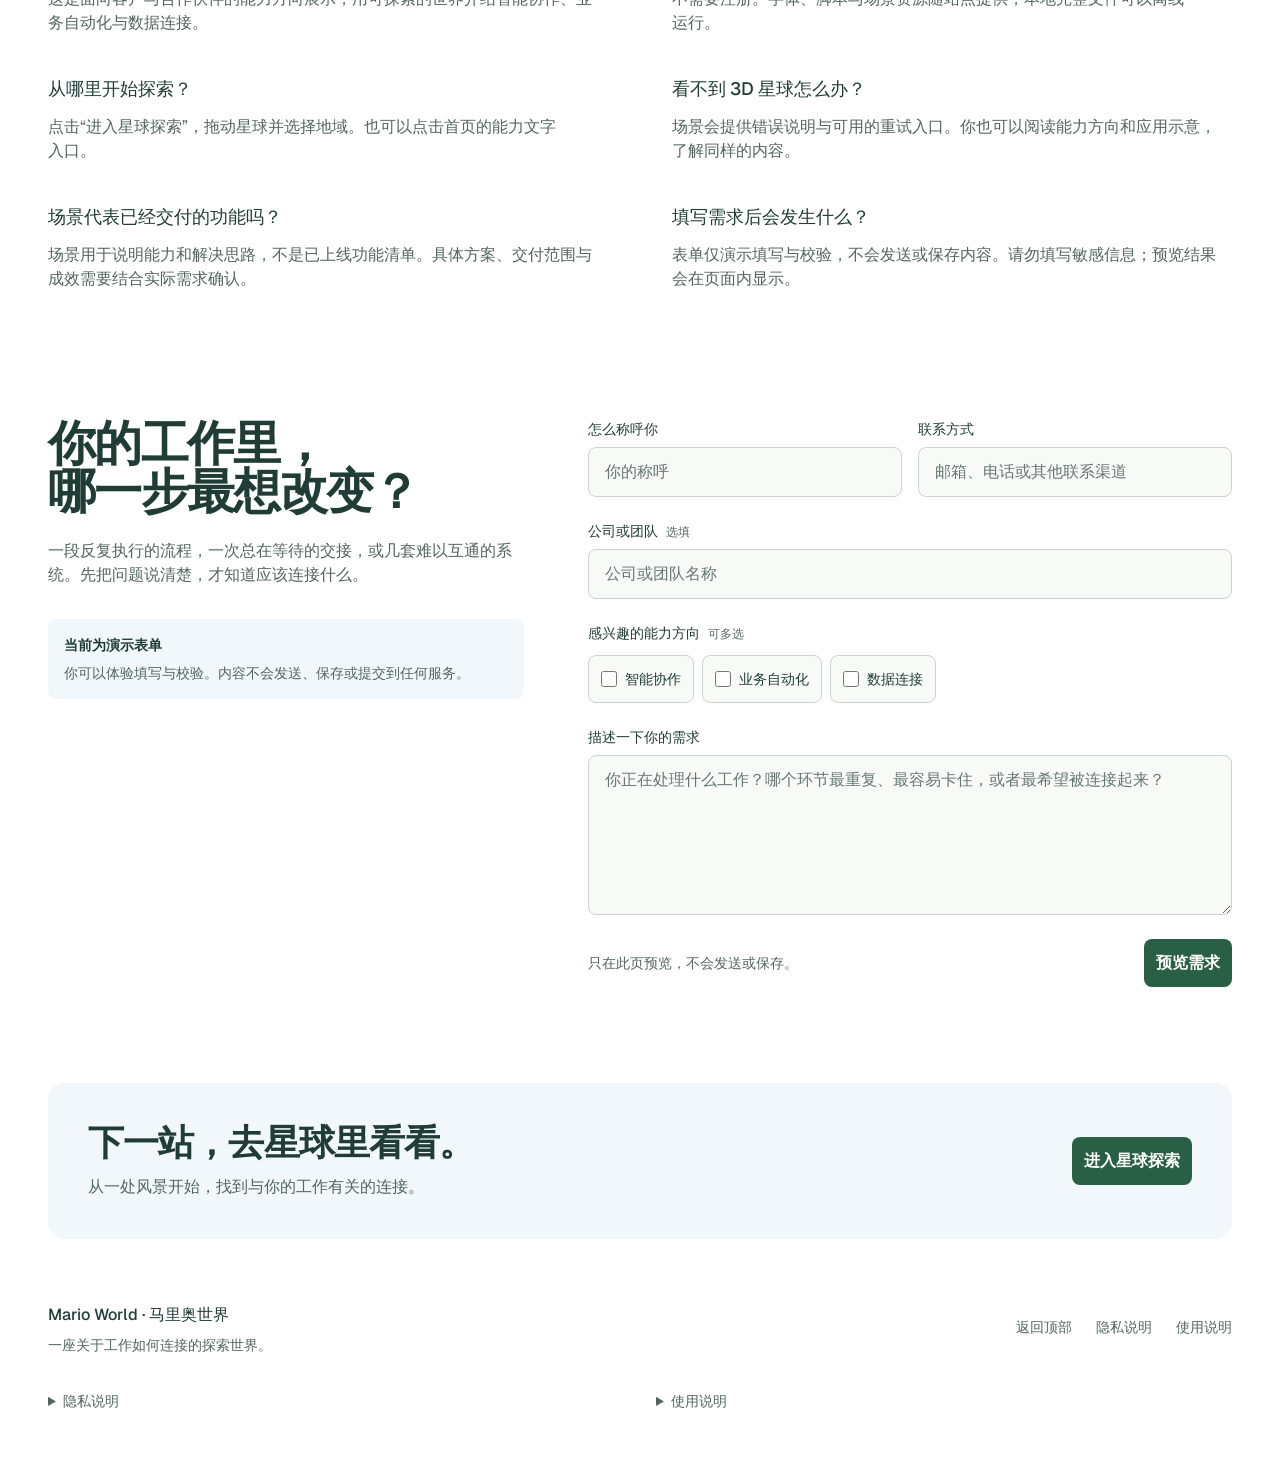
==== commit fad82e5d: "Refine roads and trees, naturalize walking and animate town facilities" ====
--- a/index.html
+++ b/index.html
@@ -13,11 +13,11 @@
 <meta property="og:image" content="scene-preview.png">
 <meta name="twitter:card" content="summary_large_image">
 <link rel="icon" href="data:image/svg+xml,%3Csvg xmlns='http://www.w3.org/2000/svg' viewBox='0 0 40 40'%3E%3Crect width='40' height='40' rx='10' fill='%23dc6982'/%3E%3Cpath d='M8 31V17h6v-6h5v6h3v-6h5v6h5v14H8z' fill='%23fffdf8'/%3E%3Cpath d='M17 31v-7a3 3 0 016 0v7' fill='%23eab84b'/%3E%3C/svg%3E">
-<link rel="stylesheet" href="assets/site.css?v=20261110-nav2">
-<link rel="stylesheet" href="assets/apple.css?v=20261110-nav2">
-<link rel="stylesheet" href="assets/town-compat.css?v=20261110-nav2">
-<link rel="stylesheet" href="assets/environment.css?v=20261110-nav2">
-<link rel="stylesheet" href="assets/home-design.css?v=20261110-nav2">
+<link rel="stylesheet" href="assets/site.css?v=20261110-live1">
+<link rel="stylesheet" href="assets/apple.css?v=20261110-live1">
+<link rel="stylesheet" href="assets/town-compat.css?v=20261110-live1">
+<link rel="stylesheet" href="assets/environment.css?v=20261110-live1">
+<link rel="stylesheet" href="assets/home-design.css?v=20261110-live1">
 </head>
 <body class="home-design">
 <a class="skip-link button-sm" href="#main">跳到主要内容</a>
@@ -103,27 +103,28 @@
 </main>
 <footer class="site-footer wrap"><div><span class="footer-title title-3">Mario World · 马里奥世界</span><p class="caption-2">一座关于工作如何连接的探索世界。</p></div><div class="footer-links title-4"><a href="#main">返回顶部</a><a href="#privacy">隐私说明</a><a href="#terms">使用说明</a></div><div class="home-legal"><details id="privacy"><summary class="caption-2">隐私说明</summary><p class="body-6">本演示不接收或保存表单内容，不使用分析追踪或第三方字体服务。关闭或刷新页面后，演示输入不会由本站保存。请勿输入敏感信息。</p></details><details id="terms"><summary class="caption-2">使用说明</summary><p class="body-6">站点内容用于展示与交流能力方向，不构成产品交付、服务可用性或成效承诺。具体合作内容需另行沟通确认。</p></details></div></footer>
 <p class="sr-only" id="live" role="status" aria-live="polite"></p>
-<script src="assets/nodes.js?v=20261110-nav2"></script>
-<script src="assets/three.min.js?v=20261110-nav2"></script>
-<script src="assets/imported-models.js?v=20261110-nav2"></script>
-<script src="assets/world-models.js?v=20261110-nav2"></script>
-<script src="assets/world-geography.js?v=20261110-nav2"></script>
-<script src="assets/story-world.js?v=20261110-nav2"></script>
-<script src="assets/connected-map.js?v=20261110-nav2"></script>
-<script src="assets/demo-businesses.js?v=20261110-nav2"></script>
-<script src="assets/world-enrichment.js?v=20261110-nav2"></script>
-<script src="assets/village-life.js?v=20261110-nav2"></script>
-<script src="assets/frontier-scenes.js?v=20261110-nav2"></script>
-<script src="assets/island-landmarks.js?v=20261110-nav2"></script>
-<script src="assets/ground-scatter.js?v=20261110-nav2"></script>
-<script src="assets/render-quality.js?v=20261110-nav2"></script>
-<script src="assets/map-weather.js?v=20261110-nav2"></script>
-<script src="assets/world-environment.js?v=20261110-nav2"></script>
-<script src="assets/planet3d.js?v=20261110-nav2"></script>
-<script src="assets/town-ui.js?v=20261110-nav2"></script>
-<script src="assets/environment-ui.js?v=20261110-nav2"></script>
-<script src="assets/site.js?v=20261110-nav2"></script>
-<script src="assets/apple-motion.js?v=20261110-nav2"></script>
-<script src="assets/home-design.js?v=20261110-nav2"></script>
+<script src="assets/nodes.js?v=20261110-live1"></script>
+<script src="assets/three.min.js?v=20261110-live1"></script>
+<script src="assets/imported-models.js?v=20261110-live1"></script>
+<script src="assets/world-models.js?v=20261110-live1"></script>
+<script src="assets/world-geography.js?v=20261110-live1"></script>
+<script src="assets/story-world.js?v=20261110-live1"></script>
+<script src="assets/connected-map.js?v=20261110-live1"></script>
+<script src="assets/demo-businesses.js?v=20261110-live1"></script>
+<script src="assets/world-enrichment.js?v=20261110-live1"></script>
+<script src="assets/village-life.js?v=20261110-live1"></script>
+<script src="assets/frontier-scenes.js?v=20261110-live1"></script>
+<script src="assets/town-facilities.js?v=20261110-live1"></script>
+<script src="assets/island-landmarks.js?v=20261110-live1"></script>
+<script src="assets/ground-scatter.js?v=20261110-live1"></script>
+<script src="assets/render-quality.js?v=20261110-live1"></script>
+<script src="assets/map-weather.js?v=20261110-live1"></script>
+<script src="assets/world-environment.js?v=20261110-live1"></script>
+<script src="assets/planet3d.js?v=20261110-live1"></script>
+<script src="assets/town-ui.js?v=20261110-live1"></script>
+<script src="assets/environment-ui.js?v=20261110-live1"></script>
+<script src="assets/site.js?v=20261110-live1"></script>
+<script src="assets/apple-motion.js?v=20261110-live1"></script>
+<script src="assets/home-design.js?v=20261110-live1"></script>
 </body>
 </html>
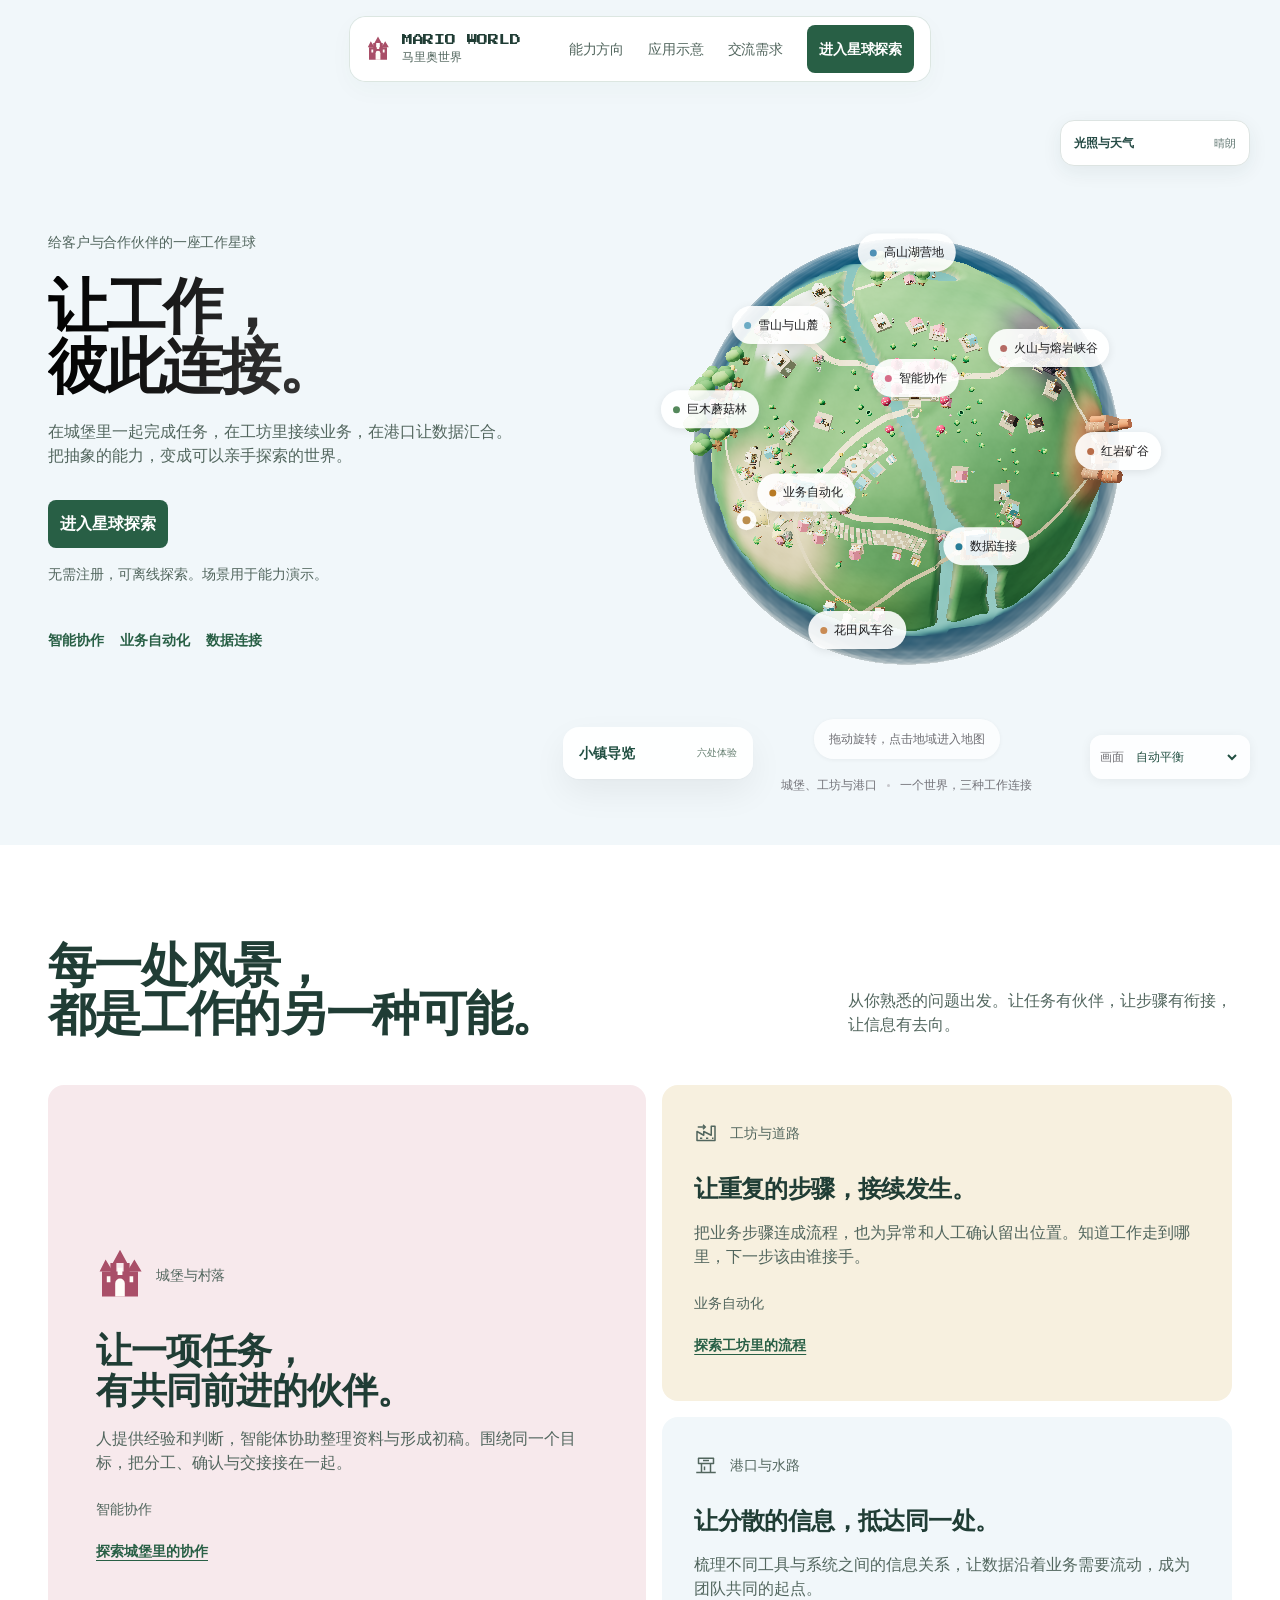
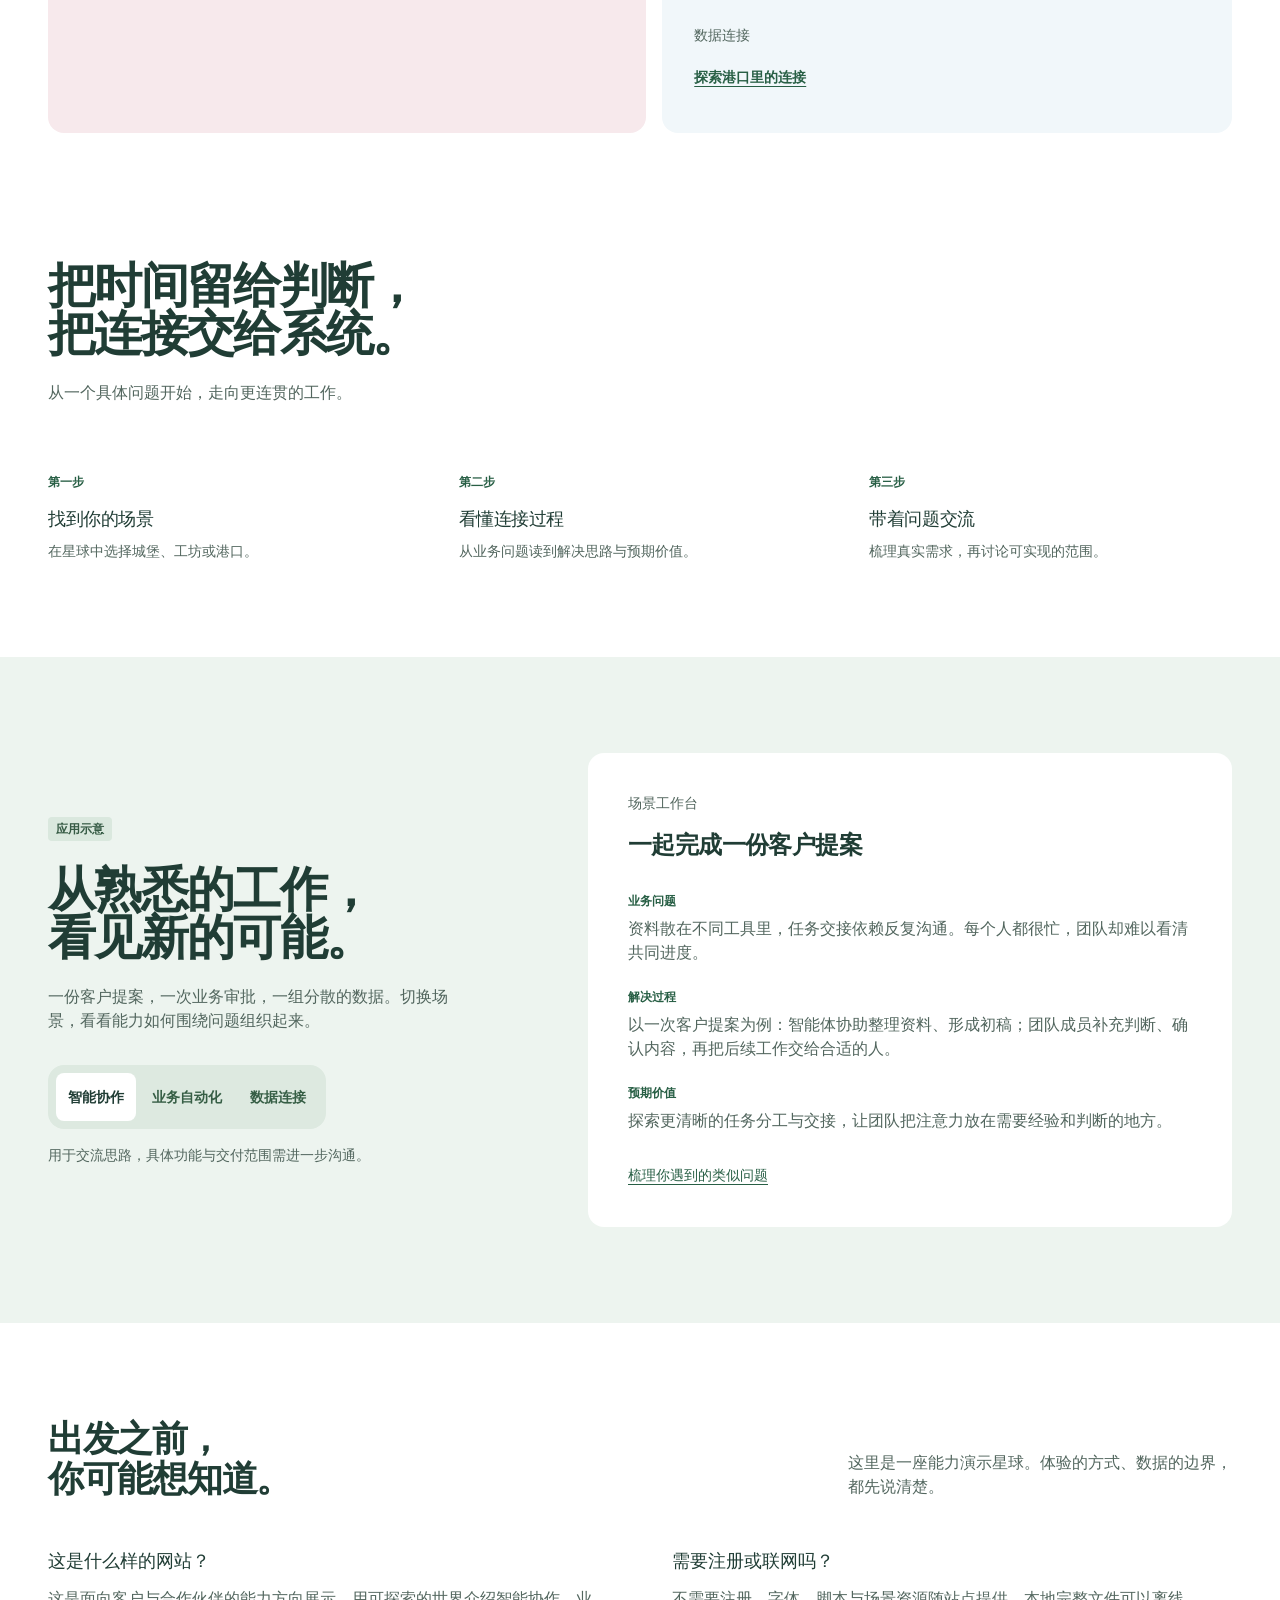
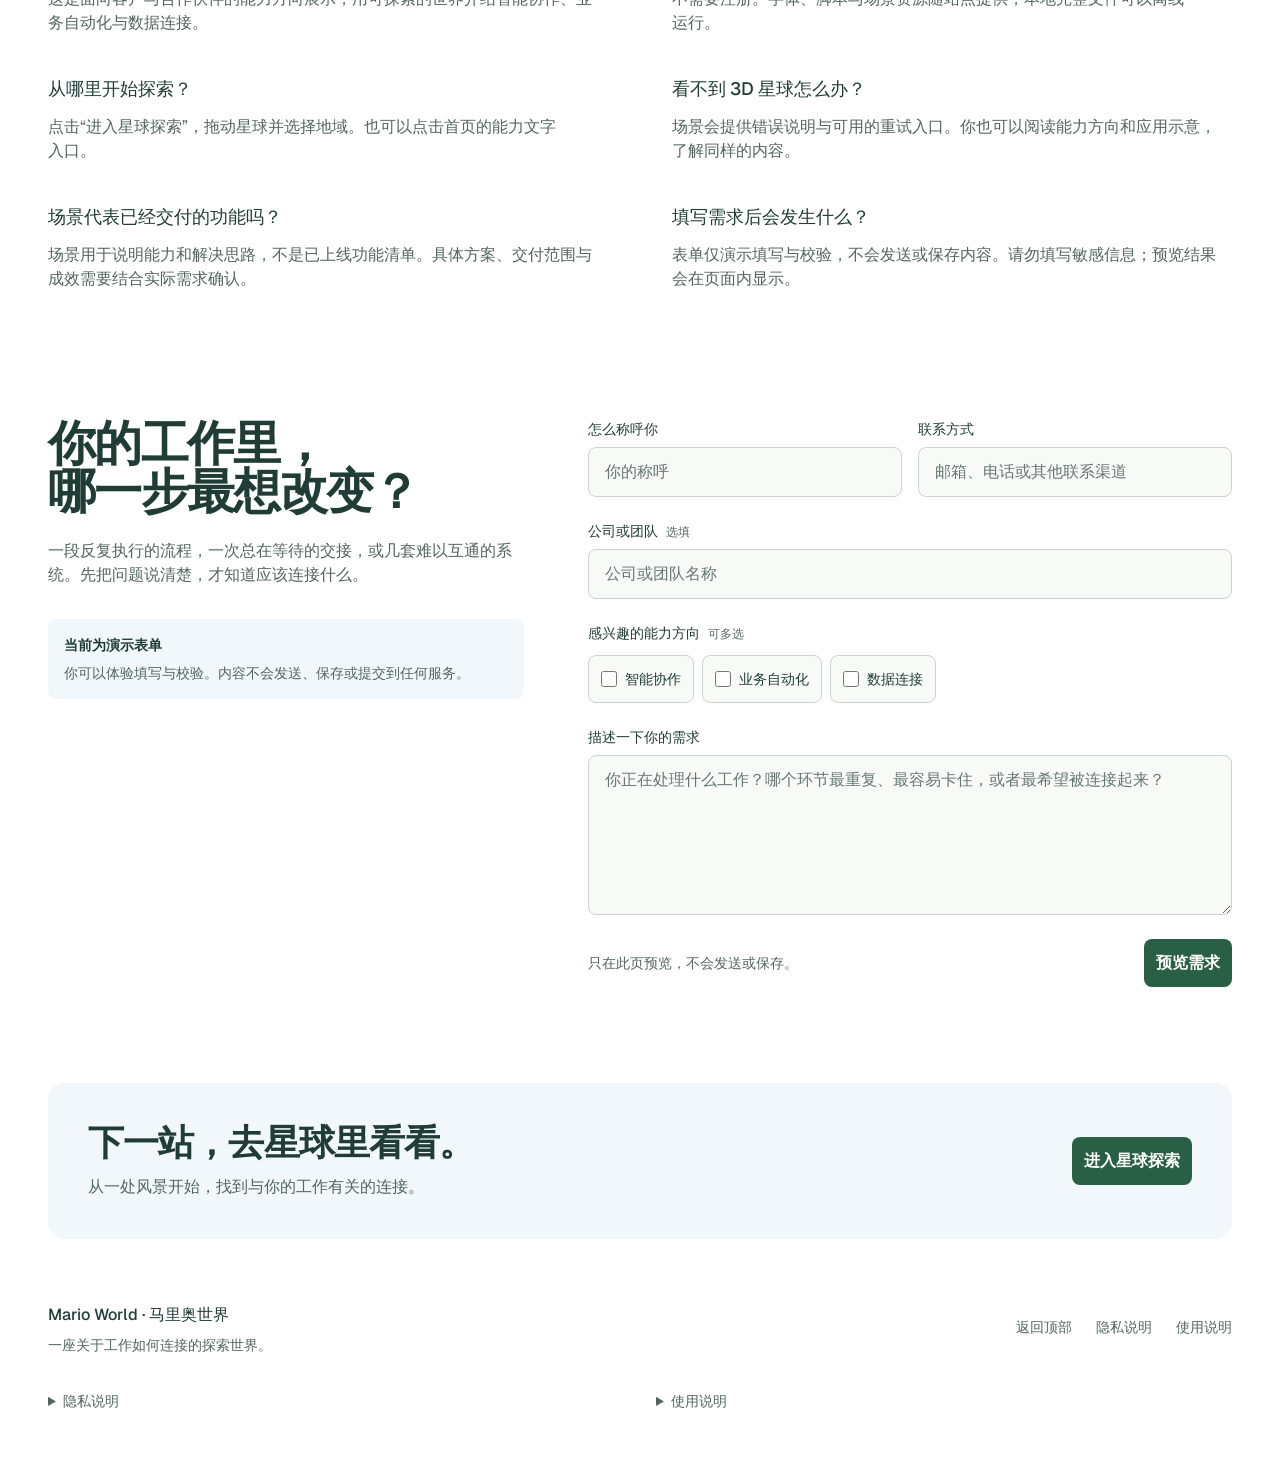
==== commit d8c440d6: "Polish for portfolio: faster start, merged CSS, mobile and tablet layout fixes - Load the 3D world (" ====
--- a/index.html
+++ b/index.html
@@ -13,11 +13,9 @@
 <meta property="og:image" content="scene-preview.png">
 <meta name="twitter:card" content="summary_large_image">
 <link rel="icon" href="data:image/svg+xml,%3Csvg xmlns='http://www.w3.org/2000/svg' viewBox='0 0 40 40'%3E%3Crect width='40' height='40' rx='10' fill='%23dc6982'/%3E%3Cpath d='M8 31V17h6v-6h5v6h3v-6h5v6h5v14H8z' fill='%23fffdf8'/%3E%3Cpath d='M17 31v-7a3 3 0 016 0v7' fill='%23eab84b'/%3E%3C/svg%3E">
-<link rel="stylesheet" href="assets/site.css?v=20261110-live1">
-<link rel="stylesheet" href="assets/apple.css?v=20261110-live1">
-<link rel="stylesheet" href="assets/town-compat.css?v=20261110-live1">
-<link rel="stylesheet" href="assets/environment.css?v=20261110-live1">
-<link rel="stylesheet" href="assets/home-design.css?v=20261110-live1">
+<link rel="stylesheet" href="assets/base.css?v=20261123-polish1">
+<link rel="stylesheet" href="assets/home-design.css?v=20261123-polish1">
+<script src="assets/world-loader.js?v=20261123-polish1"></script>
 </head>
 <body class="home-design">
 <a class="skip-link button-sm" href="#main">跳到主要内容</a>
@@ -32,7 +30,7 @@
      promises have been invented. The world exhibit below stays byte-for-byte. -->
 <header class="site-header" id="site-header">
 <div class="header-inner">
-<a class="brand" href="index.html" aria-label="马里奥世界首页" aria-current="page"><svg class="brand-icon" aria-hidden="true"><use href="#castle-icon"/></svg><span><span class="brand-name title-4">Mario World</span><span class="brand-caption caption-5">马里奥世界</span></span></a>
+<a class="brand" href="index.html" aria-label="马里奥世界首页" aria-current="page"><svg class="brand-icon" aria-hidden="true"><use href="#castle-icon"/></svg><span><span class="brand-name title-4">MARIO WORLD</span><span class="brand-caption caption-5">马里奥世界</span></span></a>
 <button class="home-menu-toggle button-sm" id="home-menu-toggle" type="button" aria-expanded="false" aria-controls="home-navigation" aria-label="打开导航"><span aria-hidden="true"></span><span aria-hidden="true"></span></button>
 <nav class="site-nav title-4" id="home-navigation" aria-label="主导航"><a href="#capabilities">能力方向</a><a href="#applications">应用示意</a><a href="#contact">交流需求</a><a class="nav-contact button-sm" href="planet.html">进入星球探索</a></nav>
 </div>
@@ -103,28 +101,12 @@
 </main>
 <footer class="site-footer wrap"><div><span class="footer-title title-3">Mario World · 马里奥世界</span><p class="caption-2">一座关于工作如何连接的探索世界。</p></div><div class="footer-links title-4"><a href="#main">返回顶部</a><a href="#privacy">隐私说明</a><a href="#terms">使用说明</a></div><div class="home-legal"><details id="privacy"><summary class="caption-2">隐私说明</summary><p class="body-6">本演示不接收或保存表单内容，不使用分析追踪或第三方字体服务。关闭或刷新页面后，演示输入不会由本站保存。请勿输入敏感信息。</p></details><details id="terms"><summary class="caption-2">使用说明</summary><p class="body-6">站点内容用于展示与交流能力方向，不构成产品交付、服务可用性或成效承诺。具体合作内容需另行沟通确认。</p></details></div></footer>
 <p class="sr-only" id="live" role="status" aria-live="polite"></p>
-<script src="assets/nodes.js?v=20261110-live1"></script>
-<script src="assets/three.min.js?v=20261110-live1"></script>
-<script src="assets/imported-models.js?v=20261110-live1"></script>
-<script src="assets/world-models.js?v=20261110-live1"></script>
-<script src="assets/world-geography.js?v=20261110-live1"></script>
-<script src="assets/story-world.js?v=20261110-live1"></script>
-<script src="assets/connected-map.js?v=20261110-live1"></script>
-<script src="assets/demo-businesses.js?v=20261110-live1"></script>
-<script src="assets/world-enrichment.js?v=20261110-live1"></script>
-<script src="assets/village-life.js?v=20261110-live1"></script>
-<script src="assets/frontier-scenes.js?v=20261110-live1"></script>
-<script src="assets/town-facilities.js?v=20261110-live1"></script>
-<script src="assets/island-landmarks.js?v=20261110-live1"></script>
-<script src="assets/ground-scatter.js?v=20261110-live1"></script>
-<script src="assets/render-quality.js?v=20261110-live1"></script>
-<script src="assets/map-weather.js?v=20261110-live1"></script>
-<script src="assets/world-environment.js?v=20261110-live1"></script>
-<script src="assets/planet3d.js?v=20261110-live1"></script>
-<script src="assets/town-ui.js?v=20261110-live1"></script>
-<script src="assets/environment-ui.js?v=20261110-live1"></script>
-<script src="assets/site.js?v=20261110-live1"></script>
-<script src="assets/apple-motion.js?v=20261110-live1"></script>
-<script src="assets/home-design.js?v=20261110-live1"></script>
+<script src="assets/nodes.js?v=20261123-polish1"></script>
+<script src="assets/demo-businesses.js?v=20261123-polish1"></script>
+<script src="assets/town-ui.js?v=20261123-polish1"></script>
+<script src="assets/environment-ui.js?v=20261123-polish1"></script>
+<script src="assets/site.js?v=20261123-polish1"></script>
+<script src="assets/apple-motion.js?v=20261123-polish1"></script>
+<script src="assets/home-design.js?v=20261123-polish1"></script>
 </body>
 </html>
--- a/assets/base.css
+++ b/assets/base.css
@@ -0,0 +1,2079 @@
+/* Mario World · shared styles for index.html and planet.html.
+   Merged from four layered sheets (site → apple → town-compat → environment);
+   declarations that a later identical selector always overrode were removed.
+   Page-specific styles live in home-design.css and island-ui.css. */
+
+/* ===== from site.css ===== */
+@font-face{
+font-family:MarioPixel;
+src:url('PressStart2P-Regular.ttf') format('truetype');
+font-display:swap}
+
+:root{
+--sky:#e9f6ff;
+--paper:#fffdf8;
+--ink:#203d35;
+--muted:#63746b;
+--line:#d7e2d8;
+--green:#285f45;
+--gold:#eab84b;
+--pink:#dc6982;
+--blue:#277d97;
+--shadow:0 20px 60px rgb(34 64 47 / .09);
+--sans:-apple-system,BlinkMacSystemFont,'PingFang SC','Hiragino Sans GB','Microsoft YaHei',sans-serif}
+
+*{
+box-sizing:border-box}
+html{
+scroll-behavior:smooth}
+body{
+margin:0;
+-webkit-font-smoothing:antialiased}
+button,input,textarea{
+font:inherit}
+button,a,input,textarea{
+ -webkit-tap-highlight-color:transparent}
+button,a{
+touch-action:manipulation}
+button{
+color:inherit}
+button{
+cursor:pointer}
+a{
+color:inherit;
+text-decoration:none}
+svg{
+display:block}
+img{
+max-width:100%}
+button:disabled{
+cursor:default}
+h1,h2,h3,p{
+margin:0}
+h1,h2,h3{
+line-height:1.25;
+text-wrap:balance}
+p{
+max-width:42em}
+[hidden]{
+display:none!important}
+.skip-link{
+position:fixed;
+top:8px;
+left:16px;
+z-index:100;
+padding:10px 18px;
+transform:translateY(-150%)}
+.skip-link:focus{
+transform:none}
+.wrap{
+margin-inline:auto}
+.site-header{
+display:flex;
+align-items:center;
+justify-content:space-between;
+gap:24px}
+.brand{
+display:inline-flex;
+align-items:center;
+flex-shrink:0}
+.brand-name{
+display:block;
+font-family:MarioPixel,monospace}
+.brand-caption{
+display:block}
+.site-nav{
+display:flex;
+align-items:center}
+.site-nav a{
+position:relative}
+.nav-contact{
+white-space:nowrap}
+.nav-contact:hover{
+border-color:var(--green)}
+.button{
+display:inline-flex;
+align-items:center;
+justify-content:center;
+line-height:1.4}
+.button.secondary{
+border-color:#a9bbac}
+.text-link{
+text-underline-offset:6px;
+text-decoration-color:#a3b3a7}
+.hero-section{
+position:relative;
+isolation:isolate}
+.hero-section:after{
+content:'';
+height:32px;
+position:absolute;
+left:0;
+right:0;
+bottom:-1px;
+background:var(--paper);
+clip-path:polygon(0 65%,6% 48%,13% 67%,22% 39%,34% 66%,48% 44%,60% 67%,74% 35%,86% 61%,95% 42%,100% 58%,100% 100%,0 100%)}
+.hero{
+display:grid;
+align-items:center;
+gap:0}
+.hero-copy{
+position:relative;
+z-index:4}
+.hero-intro{
+display:flex;
+align-items:center}
+.hero-intro:before{
+content:'';
+border-radius:50%}
+.hero-actions{
+display:flex;
+align-items:center;
+flex-wrap:wrap}
+.hero-quick-links{
+display:flex;
+align-items:center;
+flex-wrap:wrap}
+.hero-quick-links button{
+border-bottom:1px solid #b4c4b6}
+.exhibit{
+position:relative;
+min-width:0;
+isolation:isolate}
+.hero-exhibit{
+margin-right:-30px}
+.exhibit:before{
+content:'';
+position:absolute;
+z-index:-1;
+border-radius:50%}
+.world-canvas{
+width:100%;
+height:100%;
+display:block;
+cursor:grab;
+touch-action:pan-y}
+.world-canvas.is-dragging{
+cursor:grabbing}
+.world-canvas.is-hovering{
+cursor:pointer}
+.world-pins{
+position:absolute;
+inset:0;
+z-index:3;
+pointer-events:none}
+.world-pins .pin{
+position:absolute;
+top:0;
+left:0;
+display:inline-flex;
+align-items:center;
+gap:7px;
+white-space:nowrap;
+pointer-events:auto}
+.pin-dot{
+width:7px;
+height:7px;
+background:var(--dot,var(--pink));
+border-radius:50%;
+flex:none}
+.pin-kind{
+display:none}
+.world-pins .pin.is-dim{
+opacity:.3}
+.world-caption{
+position:absolute;
+bottom:0;
+left:0;
+right:0;
+display:flex;
+justify-content:center;
+align-items:center;
+pointer-events:none}
+.world-caption .dot{
+width:3px;
+height:3px;
+border-radius:100%}
+.gesture-hint{
+position:absolute;
+left:50%;
+bottom:38px;
+transform:translateX(-50%);
+white-space:nowrap;
+pointer-events:none;
+transition:opacity .2s}
+.gesture-hint.dismissed{
+opacity:0}
+.world-fallback{
+position:absolute;
+display:flex;
+flex-direction:column;
+align-items:center;
+justify-content:center;
+gap:14px;
+text-align:center;
+padding:30px}
+.world-fallback p{
+font-size:14px}
+.section{
+padding-block:100px}
+.section-heading{
+display:flex;
+justify-content:space-between;
+gap:40px}
+.direction-grid{
+display:grid;
+grid-template-columns:repeat(3,minmax(0,1fr))}
+.direction{
+border-top:2px solid var(--accent);
+padding-top:24px;
+display:flex;
+flex-direction:column;
+align-items:flex-start}
+.direction-mark{
+display:flex;
+align-items:center}
+.direction h3{
+font-weight:600}
+.direction button{
+border-bottom:1px solid #9aae9e}
+.application-section{
+border-block:1px solid #e1e7dc}
+.application-layout{
+display:grid;
+grid-template-columns:minmax(0,.85fr) minmax(0,1.15fr);
+align-items:start}
+.application-intro{
+position:sticky;
+top:40px}
+.small-badge{
+display:inline-flex;
+align-items:center;
+white-space:nowrap}
+.application-intro h2{
+max-width:10em}
+.application-intro p{
+max-width:25em}
+.application-tabs{
+flex-wrap:wrap}
+.application-tabs button[aria-selected=true]{
+border-color:var(--green)}
+.story-row{
+display:grid;
+grid-template-columns:76px minmax(0,1fr);
+gap:16px;
+padding-block:22px;
+border-top:1px solid var(--line)}
+.story-row dt{
+font-size:12px;
+color:var(--green);
+font-weight:600;
+line-height:1.9}
+.story-row dd{
+font-size:14px;
+line-height:1.95;
+margin:0;
+color:#56695e}
+.application-content .text-link{
+display:inline-block}
+.contact-layout{
+display:grid;
+grid-template-columns:minmax(0,.8fr) minmax(0,1.2fr);
+gap:90px;
+align-items:start}
+.contact-intro h2{
+max-width:9em}
+.contact-intro p{
+max-width:25em}
+.demo-notice{
+border-left:3px solid var(--gold);
+max-width:29em}
+.demo-notice strong{
+display:block}
+.demo-form{
+min-width:0}
+.form-grid{
+display:grid;
+grid-template-columns:1fr 1fr}
+.field{
+display:flex;
+flex-direction:column;
+min-width:0}
+.field.full{
+grid-column:1/-1}
+.optional{
+font-weight:400}
+.field input,.field textarea{
+width:100%;
+min-width:0}
+.field input{
+min-height:48px}
+.field textarea{
+resize:vertical}
+.interest-group{
+padding:0;
+border:0;
+min-width:0}
+.interest-group legend{
+padding:0;
+margin-bottom:12px}
+.interest-options{
+display:flex;
+flex-wrap:wrap}
+.interest-option{
+display:flex;
+align-items:center;
+cursor:pointer}
+.interest-option input{
+accent-color:var(--green);
+width:15px;
+height:15px;
+margin:0}
+.form-foot{
+display:flex;
+align-items:center;
+justify-content:space-between;
+gap:20px}
+.form-foot p{
+max-width:23em}
+.form-status{
+line-height:1.8;
+border-left:3px solid var(--green)}
+.site-footer{
+display:flex;
+justify-content:space-between;
+gap:20px}
+.footer-links{
+display:flex}
+.capability-detail{
+position:absolute;
+z-index:8;
+max-width:calc(100% - 24px);
+overflow-y:auto}
+.detail-top{
+display:flex;
+align-items:center;
+justify-content:space-between;
+gap:16px}
+.close-button{
+display:flex;
+align-items:center;
+justify-content:center;
+line-height:1}
+.capability-detail .story-row{
+grid-template-columns:1fr;
+gap:6px}
+.detail-actions{
+display:flex;
+align-items:center}
+.sr-only{
+position:absolute;
+width:1px;
+height:1px;
+padding:0;
+margin:-1px;
+overflow:hidden;
+clip:rect(0,0,0,0);
+white-space:nowrap;
+border:0}
+.explore-main{
+position:relative;
+max-height:1200px;
+overflow:hidden}
+.explore-main .exhibit{
+position:absolute;
+inset:0}
+.explore-main .world-canvas{
+touch-action:none}
+.explore-main .exhibit:before{
+inset:20% 22% 5%}
+.explore-main .world-pins .pin{
+background:rgb(255 253 248 / .94)}
+.explore-intro{
+position:absolute;
+top:35px;
+left:48px;
+z-index:5;
+max-width:260px;
+pointer-events:none}
+.explore-guide{
+position:absolute;
+left:48px;
+bottom:45px;
+z-index:6;
+width:265px}
+.explore-entries{
+display:grid;
+margin-top:14px}
+.explore-entries button{
+width:100%;
+display:flex;
+align-items:center;
+justify-content:space-between;
+gap:10px;
+text-align:left}
+.explore-entries button strong{
+font-size:14px;
+font-weight:600;
+display:block}
+.explore-entries button span{
+font-size:11px}
+.explore-entries button:hover,.explore-entries button[aria-pressed=true]{
+border-color:var(--green)}
+.explore-entries .entry-dot{
+border-radius:50%;
+flex:none}
+.explore-controls{
+position:absolute;
+bottom:25px;
+left:50%;
+transform:translateX(-50%);
+z-index:6;
+display:flex}
+.explore-controls button{
+border:0;
+background:transparent;
+white-space:nowrap}
+.explore-main .gesture-hint{
+bottom:78px}
+.explore-footnote{
+position:absolute;
+right:32px;
+top:35px;
+z-index:5;
+max-width:170px;
+text-align:right}
+.explore-main.has-selection .explore-footnote{
+display:none}
+
+@media(min-width:1500px){
+.hero-exhibit{
+margin-right:-60px}
+}
+
+@media(max-width:1100px){
+.site-nav{
+gap:20px}
+.hero h1{
+font-size:48px}
+.hero-exhibit{
+margin-right:-20px}
+.hero-quick-links{
+gap:14px}
+.section{
+padding-block:80px}
+.direction-grid{
+gap:28px}
+.explore-guide{
+left:30px;
+width:225px}
+.explore-intro{
+left:30px}
+.explore-main .capability-detail{
+right:22px;
+width:325px}
+}
+
+@media(max-width:800px){
+.wrap{
+width:calc(100% - 40px)}
+.site-header{
+height:76px}
+.site-nav{
+gap:18px;
+font-size:12px}
+.brand-name{
+font-size:10px}
+.brand-caption{
+font-size:9px}
+.brand-icon{
+width:31px;
+height:35px}
+.hero{
+grid-template-columns:1fr;
+padding-block:34px 48px;
+min-height:0;
+gap:0}
+.hero-copy{
+padding:0;
+max-width:600px}
+.hero h1{
+font-size:clamp(41px,7.5vw,60px);
+max-width:12em;
+letter-spacing:-1.7px}
+.hero h1 br{
+display:none}
+.hero-lede{
+max-width:34em;
+font-size:16px;
+margin-top:20px}
+.hero-intro{
+margin-bottom:18px}
+.hero-quick-links{
+margin-top:25px}
+.hero-exhibit{
+height:76vw;
+min-height:390px;
+max-height:650px;
+margin:10px -10px 0}
+.world-caption{
+bottom:0}
+.section{
+padding-block:64px}
+.section-heading{
+align-items:flex-start;
+flex-direction:column;
+gap:20px;
+margin-bottom:35px}
+.section-heading p{
+max-width:38em}
+.direction-grid{
+gap:22px}
+.direction h3{
+font-size:21px}
+.direction p{
+font-size:13px}
+.application-layout,.contact-layout{
+grid-template-columns:1fr;
+gap:35px}
+.application-intro{
+position:static}
+.application-intro h2,.contact-intro h2{
+max-width:15em}
+.application-intro p,.contact-intro p{
+max-width:40em;
+margin-top:18px}
+.application-tabs{
+margin-top:22px}
+.demo-notice{
+max-width:none;
+margin-top:20px}
+.contact-intro h2 br{
+display:none}
+.application-content{
+padding:27px}
+.site-footer{
+font-size:11px}
+.explore-intro{
+top:24px;
+left:22px;
+max-width:220px}
+.explore-intro h1{
+font-size:24px}
+.explore-intro p{
+font-size:12px}
+.explore-guide{
+left:22px;
+bottom:84px;
+width:190px}
+.explore-entries button{
+padding:11px 12px}
+.explore-footnote{
+top:25px;
+right:22px;
+max-width:130px}
+.explore-main .capability-detail{
+right:20px;
+bottom:80px;
+max-height:calc(100% - 130px);
+width:310px}
+.explore-main.has-selection .explore-guide{
+display:none}
+}
+
+@media(max-width:560px){
+.site-header{
+height:72px;
+gap:12px}
+.brand{
+gap:8px}
+.brand-caption{
+letter-spacing:1px}
+.hero h1{
+font-size:42px;
+max-width:9em}
+.hero-intro{
+font-size:12px}
+.hero-lede{
+max-width:27em}
+.hero-quick-links button{
+font-size:12px}
+.edition-note{
+font-size:10px}
+.world-caption{
+gap:9px}
+.gesture-hint{
+font-size:10px;
+bottom:27px}
+.world-pins .pin{
+font-size:10px;
+padding:6px 9px;
+gap:5px}
+.direction-grid{
+grid-template-columns:1fr;
+gap:34px}
+.direction{
+padding-top:19px}
+.direction-mark{
+margin-bottom:12px}
+.direction p{
+font-size:14px;
+max-width:none;
+margin-top:12px}
+.direction .scene-note{
+margin-top:12px}
+.section-heading h2,.application-intro h2,.contact-intro h2{
+font-size:31px}
+.section-heading p{
+font-size:14px}
+.application-content{
+border-top-right-radius:26px}
+.story-row{
+grid-template-columns:1fr;
+gap:9px;
+padding-block:20px}
+.story-row dd{
+font-size:13px}
+.contact-intro p{
+font-size:14px}
+.interest-options{
+gap:8px}
+.form-foot p{
+max-width:none}
+.site-footer{
+flex-direction:column;
+gap:12px;
+padding-block:24px}
+.capability-detail{
+max-width:none}
+.capability-detail .story-row dd{
+font-size:12px}
+.explore-page .site-nav .nav-optional{
+display:none}
+.explore-main{
+height:auto;
+min-height:calc(100svh - 72px);
+max-height:none;
+overflow:visible;
+display:flex;
+flex-direction:column}
+.explore-main .exhibit{
+position:relative;
+inset:auto;
+max-height:540px;
+margin-inline:-12px;
+order:2}
+.explore-intro{
+position:static;
+max-width:none;
+order:0;
+padding-right:0}
+.explore-intro p{
+font-size:12px;
+max-width:27em;
+margin-top:8px}
+.explore-guide{
+position:static;
+width:100%;
+order:1;
+margin-top:19px}
+.explore-guide .small-badge{
+display:none}
+.explore-entries{
+grid-template-columns:repeat(3,minmax(0,1fr));
+gap:7px;
+margin:0}
+.explore-entries button{
+padding:9px 8px;
+justify-content:center}
+.explore-entries button strong{
+font-size:11px}
+.explore-entries button span{
+display:none}
+.explore-entries .entry-dot{
+width:5px;
+height:5px}
+.explore-footnote{
+display:none}
+.explore-controls{
+position:relative;
+inset:auto;
+transform:none;
+align-self:center;
+order:3;
+margin-top:0}
+.explore-main .gesture-hint{
+bottom:0;
+font-size:10px}
+.explore-main .capability-detail{
+position:relative;
+inset:auto;
+width:100%;
+max-width:none;
+max-height:none;
+order:4;
+border-radius:18px 18px 6px 18px}
+.explore-main.has-selection .explore-guide{
+display:block}
+.explore-main .world-fallback{
+inset:15% 12%;
+padding:22px}
+.world-fallback p{
+font-size:12px}
+}
+
+@media(prefers-reduced-motion:reduce){
+*,*:before,*:after{
+transition:none!important;
+animation:none!important}
+}
+.world-loading{position:absolute;left:50%;top:50%;transform:translate(-50%,-50%);background:var(--paper);padding:10px 20px;white-space:nowrap;z-index:4}
+
+/* The selected pin must retain contrast over the explorer's light labels. */
+.explore-main .world-pins .pin.is-active{background:var(--green);color:#fff}
+@media(min-width:801px){.explore-main.has-selection .explore-guide{display:none}}
+
+/* Connected mainland navigation. */
+.map-toolbar{position:absolute;top:18px;left:18px;right:18px;z-index:7;width:min(680px,calc(100% - 36px));margin:auto;padding:13px 16px}
+.map-toolbar-top{display:flex;align-items:center;justify-content:space-between;gap:12px}
+.map-toolbar-top>div:first-child{display:flex;align-items:center;gap:12px;min-width:0}
+.map-eyebrow{font-size:10px;color:var(--muted);white-space:nowrap}
+#map-location{font-size:15px;font-weight:600;white-space:nowrap}
+.map-toolbar-actions{display:flex;gap:7px;flex-shrink:0}
+.map-toolbar button{min-height:36px;padding:6px 10px;white-space:nowrap}
+.map-regions{display:flex;gap:6px;overflow-x:auto;margin-top:10px;padding-bottom:2px}
+.map-regions button{flex-shrink:0;font-size:11px;min-height:32px}
+@media(min-width:800px){.map-regions{flex-wrap:wrap;overflow:visible}}
+@media(max-width:799px){.map-regions{scrollbar-width:thin;scroll-snap-type:x proximity}.map-regions button{scroll-snap-align:start}}
+.map-instructions{font-size:10px;color:var(--muted);margin-top:8px}
+.explore-main.is-map .explore-intro,.explore-main.is-map .explore-guide,.explore-main.is-map .explore-controls,.explore-main.is-map .explore-footnote{display:none}
+.hero-exhibit.is-map .world-caption{display:none}
+.world-canvas:focus-visible{outline:2px solid #a5bdac;outline-offset:-2px}
+@media(max-width:560px){
+.map-toolbar{top:5px;left:8px;right:8px;width:calc(100% - 16px);padding:9px 10px;border-radius:12px}
+.map-toolbar-top>div:first-child{gap:6px}.map-eyebrow{display:none}#map-location{font-size:12px}
+.map-toolbar button{font-size:10px;min-height:36px;padding:6px 9px}
+.map-instructions{font-size:9px}.map-regions{margin-top:6px}
+.explore-main.is-map .exhibit{height:116vw;min-height:440px;max-height:650px}
+}
+
+.world-fallback{inset:12% 9%;overflow:auto;z-index:9}
+.world-fallback svg{width:56px;height:60px;flex-shrink:0}
+.world-fallback .button{font-size:12px;min-height:40px}
+.world-failure-details{width:100%;font-size:11px;text-align:left}
+.world-failure-details summary{cursor:pointer;text-align:center}
+.world-failure-details pre{white-space:pre-wrap;overflow-wrap:anywhere;background:#f6faf4;padding:12px;border-radius:8px;max-height:130px;overflow:auto;font-size:10px}
+
+/* Town directory and local demonstration workbenches. */
+.world-quality{position:absolute;z-index:8;right:20px;top:18px;display:flex;align-items:center;gap:8px;padding:8px 10px}
+.world-quality select{width:108px;min-height:28px;font:inherit;font-size:12px;border:0;background:transparent;color:#214f42;cursor:pointer}
+.town-directory{position:absolute;z-index:11;left:20px;bottom:24px;width:224px;max-height:360px;overflow:auto}
+.town-directory summary{display:flex;align-items:center;justify-content:space-between;gap:12px;cursor:pointer;list-style:none;color:#214f42;font-size:14px;font-weight:600}
+.town-directory summary::-webkit-details-marker{display:none}.town-directory summary small{font-weight:400;font-size:10px;color:#698274}
+.town-directory nav{padding:0 12px 8px}.town-directory nav button{display:block;text-align:left;width:100%;padding:10px 3px;min-height:50px;border:0;background:none}
+.town-directory nav strong{display:block}.town-directory nav span{display:block;margin-top:3px}.town-directory nav .is-complete strong:after{content:' ✓';color:#458b62}
+.business-panel{position:absolute;z-index:10;top:128px;right:20px;bottom:24px;width:362px;max-height:calc(100% - 152px);overflow:auto;padding:20px 22px;color:#2b5043;text-align:left}
+.business-panel[hidden],.business-result[hidden]{display:none}.business-heading{display:flex;justify-content:space-between;align-items:center}.demo-tag{font-size:11px;color:#9d5265;background:#fbe8ec;padding:5px 9px;border-radius:5px}.business-panel .close-button{position:static;width:36px;height:36px;min-width:36px;min-height:36px}
+.business-panel h2{font-size:26px;line-height:1.3;margin:12px 0 4px;letter-spacing:-.02em}.business-category{font-size:11px;color:#7b897d;margin:0 0 17px}.business-panel>p#business-summary{font-size:12px;line-height:1.8;margin:15px 0}
+.resident-speech{display:flex;gap:10px;padding:12px 0;border-top:1px solid #dde7db;border-bottom:1px solid #dde7db}.resident-speech strong{font-size:11px}.resident-speech p{font-size:11px;line-height:1.7;margin:5px 0 0;color:#657b6c}.resident-avatar{flex:0 0 32px;align-self:flex-start;display:grid;place-items:center;width:32px;height:36px;border-radius:50% 50% 42% 42%;background:#f4d2b2;border-top:8px solid #de829a;font-size:8px;color:#65503f;box-shadow:0 2px 0 #dae4d6}
+.business-steps{display:flex;align-items:flex-start;gap:5px;padding:0;margin:18px 0;list-style:none}.business-steps li{flex:1;display:flex;gap:5px;align-items:center;font-size:10px;line-height:1.5;color:#849183}.step-number{display:grid;place-items:center;flex:0 0 19px;height:19px;border:1px solid #cddac9;border-radius:50%;font-size:9px}.business-steps [data-status=done]{color:#357955}.business-steps [data-status=done] .step-number{background:#357955;border-color:#357955;color:white}.business-steps [data-status=running],.business-steps [data-status=needs-input]{color:#b27729}
+.business-inputs{font-size:11px;line-height:1.7}.business-inputs label{display:block;margin:11px 0;color:#536e5d}.business-inputs select,.business-inputs input[type=search]{width:100%;margin-top:5px;padding:9px 10px;min-height:40px;border:1px solid #cddac9;border-radius:7px;background:white;font:inherit;color:#214f42}.business-inputs .task-row{display:flex;align-items:center;gap:8px;margin:8px 0}.task-row input{width:17px;height:17px;margin:0;accent-color:#34704e}.business-inputs .mapping-row{display:flex;align-items:center;justify-content:space-between;gap:10px}.business-inputs .mapping-row select{width:58%;margin:0}.sample-caption{font-size:11px;color:#6d7e6c}
+.business-panel table{width:100%;border-collapse:collapse;margin:7px 0 14px;font-size:10px;text-align:left;table-layout:fixed;overflow-wrap:anywhere}.business-panel th{font-weight:500;color:#7a8b77;background:#eff5eb}.business-panel th,.business-panel td{padding:7px 6px;border-bottom:1px solid #dce6d6}.sample-documents article{border-left:2px solid #c5d9bd;padding-left:9px;margin:12px 0}.sample-documents article strong{font-size:11px}.sample-documents p{font-size:11px;color:#72816d;margin:3px 0}
+.business-panel .business-run{width:100%;margin-top:14px;min-height:44px;font-size:12px;justify-content:center}.business-run:disabled{opacity:.6;cursor:wait}.business-result{margin-top:16px;padding:12px 0;border-top:2px solid #aac79e;font-size:11px;line-height:1.7}.business-result h3{font-size:13px;margin:0 0 10px}.result-row{display:flex;gap:10px;margin:7px 0}.result-row strong{flex:0 0 78px;font-weight:500;color:#7a8b74}.result-row span{flex:1;min-width:0}.unmatched-row{font-size:10px;color:#98723f;margin:5px 0}.source-citations{font-size:10px;color:#607c54;padding-left:17px}.business-reset{border:0;background:none;padding:10px 0;text-decoration:underline;text-underline-offset:3px;font-size:10px;color:#6d8264;cursor:pointer}.business-scope{font-size:9px;line-height:1.7;color:#8c9785;border-top:1px solid #e1e9dc;padding-top:12px;margin-bottom:0}
+.hero-exhibit .business-panel{top:14px;right:12px;bottom:70px;width:min(340px,calc(100% - 24px));max-height:calc(100% - 84px);padding:16px 18px}.hero-exhibit .town-directory{left:12px;bottom:18px;width:190px}.hero-exhibit .world-quality{top:auto;bottom:18px;right:12px}.has-business .gesture-hint{display:none}.town-interface button:focus-visible,.town-interface select:focus-visible,.town-interface input:focus-visible,.town-directory summary:focus-visible{outline:2px solid #c86682;outline-offset:3px}
+@media(max-width:800px){.business-panel{right:10px;width:330px;padding:17px}.world-quality{right:12px;top:auto;bottom:20px}.town-directory{left:12px;bottom:20px;width:200px}.explore-main:not(.is-map) .world-quality{bottom:84px}}
+@media(max-width:540px){.business-panel,.hero-exhibit .business-panel{top:auto;left:8px;right:8px;bottom:60px;width:auto;max-height:51%;padding:15px 17px;border-radius:16px}.business-panel h2{font-size:22px}.business-panel .business-category{margin-bottom:10px}.town-directory,.hero-exhibit .town-directory{left:10px;bottom:12px;width:174px;max-height:270px}.town-directory summary{font-size:12px;padding:10px 12px}.town-directory summary small{font-size:9px}.world-quality,.hero-exhibit .world-quality{right:10px;bottom:12px;padding:5px 7px;font-size:10px}.world-quality select{width:86px;font-size:10px}.hero-exhibit .business-panel{max-height:65%}.business-inputs table{font-size:9px}.explore-main:not(.is-map) .town-directory,.explore-main:not(.is-map) .world-quality{bottom:82px}.business-scope{font-size:9px}.town-directory[open]{z-index:13}.world-quality{z-index:11}}
+
+
+.explore-main:not(.is-map) .town-directory{left:auto;right:20px;bottom:24px}
+@media(max-width:800px){.explore-main:not(.is-map) .town-directory{right:12px;bottom:130px}.explore-main:not(.is-map) .explore-footnote{display:none}}
+
+.resident-pin{position:absolute;left:0;top:0;pointer-events:auto;min-height:26px;padding:4px 9px;border:1px solid #dfb49c;border-radius:8px 8px 8px 0;background:#fff8e9;color:#8c5b40;font-size:10px;white-space:nowrap;box-shadow:0 3px 9px #563b2712}.resident-pin:before{content:"";display:inline-block;width:6px;height:6px;background:#de8c9c;border-radius:50%;margin-right:5px}.resident-pin[hidden]{display:none}.resident-pin:hover{background:#fbe9db}
+
+/* ===== from apple.css ===== */
+/* =============================================================================
+   Mario World · Apple design layer
+   Comes after the site.css section above. Overrides page chrome, typography and motion only.
+   The 3D planet / mainland scene, its canvas sizing and all scene-internal UI
+   (map toolbar, town directory, business panel) are intentionally untouched.
+   Guidance: Apple HIG via github.com/dickwu/apple-design-skill
+   ============================================================================= */
+
+:root{
+  --font-sans:-apple-system,BlinkMacSystemFont,"SF Pro Text","SF Pro Display","PingFang SC","Hiragino Sans GB","Microsoft YaHei",system-ui,sans-serif;
+  --label:#1d1d1f;
+  --label-2:#6e6e73;
+  --label-3:#737379;
+  --bg:#ffffff;
+  --bg-grouped:#f5f5f7;
+  --fill:#f5f5f7;
+  --fill-2:#ececee;
+  --separator:rgba(0,0,0,.08);
+  --accent:#1c6b4b;
+  --accent-hover:#145238;
+  --accent-soft:rgba(28,107,75,.08);
+  --accent-ring:rgba(28,107,75,.22);
+  --radius-card:20px;
+  --radius-control:12px;
+  --header-h:56px;
+  --ease:cubic-bezier(.25,.1,.25,1);
+  --ease-out:cubic-bezier(.16,1,.3,1);
+  --shadow-card:0 1px 2px rgba(0,0,0,.03),0 14px 34px rgba(0,0,0,.06);
+  --shadow-float:0 18px 50px rgba(0,0,0,.14),0 2px 8px rgba(0,0,0,.05)}
+
+/* ---------------------------------------------------------------- foundations */
+html{
+  scroll-padding-top:calc(var(--header-h) + 28px)}
+body{
+  color:var(--label);
+  background:var(--bg);
+  font-family:var(--font-sans);
+  font-size:17px;
+  line-height:1.47059;
+  letter-spacing:-.014em}
+h1,h2,h3{
+  font-weight:600;
+  letter-spacing:-.022em}
+p{
+  color:var(--label-2)}
+a:focus-visible,button:focus-visible,input:focus-visible,textarea:focus-visible,select:focus-visible{
+  outline:3px solid var(--accent-ring);
+  outline-offset:3px;
+  border-radius:8px}
+.skip-link{
+  border-radius:0 0 12px 12px;
+  background:var(--bg);
+  box-shadow:var(--shadow-card);
+  font-size:14px}
+.wrap{
+  width:min(1240px,calc(100% - 64px))}
+
+/* -------------------------------------------------------------------- header */
+.site-header{
+  position:sticky;
+  top:0;
+  z-index:60;
+  height:var(--header-h);
+  background:rgba(255,255,255,.72);
+  -webkit-backdrop-filter:saturate(180%) blur(20px);
+  backdrop-filter:saturate(180%) blur(20px);
+  border-bottom:1px solid transparent;
+  transition:background .35s var(--ease),border-color .35s var(--ease)}
+.site-header.is-scrolled{
+  background:rgba(255,255,255,.86);
+  border-bottom-color:var(--separator)}
+.header-inner{
+  height:100%;
+  display:flex;
+  align-items:center;
+  justify-content:space-between;
+  gap:24px}
+.brand{
+  gap:10px}
+.brand-icon{
+  width:32px;
+  height:36px;
+  color:var(--accent)}
+.brand-name{
+  font-size:11px;
+  line-height:1.5;
+  letter-spacing:-.2px;
+  color:var(--label)}
+.brand-caption{
+  margin-top:2px;
+  font-size:9px;
+  letter-spacing:.6px;
+  color:var(--label-3)}
+.site-nav{
+  gap:28px;
+  font-size:13px;
+  letter-spacing:-.01em;
+  color:var(--label-2)}
+.site-nav a{
+  transition:color .22s var(--ease)}
+.site-nav a:not(.nav-contact):hover{
+  color:var(--label)}
+.nav-contact{
+  border:0;
+  border-radius:980px;
+  padding:8px 18px;
+  background:var(--label);
+  color:#fff;
+  font-size:13px;
+  transition:background .22s var(--ease),transform .16s var(--ease)}
+.nav-contact:hover{
+  background:#000;
+  color:#fff}
+.nav-contact:active{
+  transform:scale(.97)}
+
+/* ------------------------------------------------------------------- buttons */
+.button{
+  min-height:46px;
+  padding:0 26px;
+  gap:8px;
+  border:0;
+  border-radius:980px;
+  background:var(--accent);
+  color:#fff;
+  font-size:15px;
+  font-weight:500;
+  letter-spacing:-.01em;
+  transition:background .24s var(--ease),transform .16s var(--ease),box-shadow .24s var(--ease)}
+.button:hover{
+  background:var(--accent-hover)}
+.button:active{
+  transform:scale(.97)}
+.button.secondary{
+  background:rgba(0,0,0,.05);
+  color:var(--label)}
+.button.secondary:hover{
+  background:rgba(0,0,0,.09)}
+.button svg{
+  width:16px;
+  height:16px}
+.text-link{
+  display:inline-flex;
+  align-items:center;
+  gap:3px;
+  font-size:15px;
+  font-weight:500;
+  color:var(--accent);
+  text-decoration:none;
+  transition:gap .2s var(--ease),color .2s var(--ease)}
+.text-link:after{
+  content:'›';
+  font-size:1.15em;
+  line-height:1;
+  transform:translateY(-.04em)}
+.text-link:hover{
+  color:var(--accent-hover);
+  gap:6px;
+  text-decoration:none}
+
+/* ---------------------------------------------------------------------- hero */
+.hero-section{
+  background:linear-gradient(180deg,#f7fbff 0%,#fdfeff 58%,#ffffff 100%);
+  border-bottom:0}
+.hero-section:after{
+  display:none}
+.hero{
+  grid-template-columns:minmax(0,.78fr) minmax(0,1.22fr);
+  min-height:660px;
+  padding-block:28px 56px}
+.hero-copy{
+  padding-block:24px 32px}
+.hero-intro{
+  gap:8px;
+  margin-bottom:24px;
+  font-size:13px;
+  letter-spacing:-.01em;
+  color:var(--label-2)}
+.hero-intro:before{
+  width:6px;
+  height:6px;
+  background:var(--accent);
+  box-shadow:none}
+.hero h1{
+  font-size:clamp(44px,5vw,78px);
+  font-weight:600;
+  line-height:1.14;
+  letter-spacing:-.03em;
+  max-width:9em}
+.hero h1 span{
+  display:block}
+.hero-lede{
+  margin-top:22px;
+  font-size:17px;
+  line-height:1.55;
+  letter-spacing:-.014em;
+  color:var(--label-2);
+  max-width:24em}
+.hero-actions{
+  margin-top:32px;
+  gap:12px}
+.edition-note{
+  margin-top:18px;
+  font-size:12px;
+  letter-spacing:0;
+  color:var(--label-3)}
+.hero-quick-links{
+  margin-top:44px;
+  gap:24px}
+.hero-quick-links button{
+  display:inline-flex;
+  align-items:center;
+  gap:3px;
+  padding:0;
+  border:0;
+  background:none;
+  font-size:13px;
+  color:var(--label-2);
+  transition:color .2s var(--ease)}
+.hero-quick-links button:after{
+  content:'›';
+  font-size:1.15em;
+  line-height:1;
+  color:var(--label-3);
+  transform:translateY(-.04em)}
+.hero-quick-links button:hover{
+  color:var(--label);
+  border-color:transparent}
+
+/* ------------------------------------------------------------- hero exhibit */
+.hero-exhibit{
+  height:min(54vw,700px);
+  min-height:510px}
+.exhibit:before{
+  inset:18% 12% 6%;
+  background:radial-gradient(ellipse at 50% 46%,rgba(178,205,232,.34),transparent 64%)}
+.world-pins .pin{
+  border:0;
+  border-radius:980px;
+  padding:7px 12px;
+  background:rgba(255,255,255,.9);
+  -webkit-backdrop-filter:saturate(180%) blur(12px);
+  backdrop-filter:saturate(180%) blur(12px);
+  box-shadow:0 2px 10px rgba(0,0,0,.09);
+  font-size:12px;
+  letter-spacing:-.01em;
+  color:var(--label)}
+.world-pins .pin:hover{
+  border-color:transparent;
+  background:#fff}
+.world-pins .pin.is-active{
+  background:var(--accent);
+  color:#fff}
+.gesture-hint{
+  border:0;
+  padding:8px 15px;
+  border-radius:980px;
+  background:rgba(255,255,255,.72);
+  -webkit-backdrop-filter:saturate(180%) blur(12px);
+  backdrop-filter:saturate(180%) blur(12px);
+  box-shadow:0 1px 4px rgba(0,0,0,.05);
+  font-size:12px;
+  color:var(--label-2)}
+.world-caption{
+  gap:10px;
+  font-size:12px;
+  color:var(--label-3)}
+.world-caption .dot{
+  background:#c7c7cc}
+.world-loading{
+  border-radius:980px;
+  font-size:13px;
+  color:var(--label-2);
+  box-shadow:var(--shadow-card)}
+.world-fallback{
+  border:0;
+  border-radius:24px;
+  background:rgba(245,245,247,.9);
+  -webkit-backdrop-filter:blur(20px);
+  backdrop-filter:blur(20px);
+  color:var(--label);
+  box-shadow:var(--shadow-card)}
+.world-fallback svg{
+  color:var(--accent)}
+.world-fallback p{
+  color:var(--label-2)}
+
+/* ------------------------------------------------------------------ sections */
+.section{
+  padding-block:clamp(76px,9vw,132px)}
+.section-heading{
+  margin-bottom:56px;
+  align-items:flex-end}
+.section-heading h2{
+  font-size:clamp(32px,3.4vw,52px);
+  font-weight:600;
+  line-height:1.14;
+  letter-spacing:-.028em;
+  max-width:11em;
+  color:var(--label)}
+.section-heading p{
+  font-size:17px;
+  line-height:1.55;
+  letter-spacing:-.014em;
+  color:var(--label-2);
+  max-width:23em}
+#capabilities{
+  background:transparent}
+.direction-grid{
+  gap:20px}
+.direction{
+  min-width:0;
+  padding:32px 28px 28px;
+  border:0;
+  border-radius:var(--radius-card);
+  background:var(--bg-grouped);
+  box-shadow:0 1px 2px rgba(0,0,0,.025);
+  transition:transform .35s var(--ease),box-shadow .35s var(--ease)}
+.direction:hover{
+  transform:translateY(-2px);
+  background:var(--bg);
+  box-shadow:var(--shadow-card)}
+.direction-mark{
+  margin-bottom:20px;
+  gap:8px;
+  font-size:12px;
+  letter-spacing:-.01em;
+  color:var(--label-3)}
+.direction-mark svg{
+  width:24px;
+  height:26px;
+  color:var(--tint,var(--accent))}
+.direction h3{
+  font-size:22px;
+  line-height:1.25;
+  letter-spacing:-.02em;
+  color:var(--label)}
+.direction p{
+  margin-top:12px;
+  font-size:15px;
+  line-height:1.6;
+  letter-spacing:-.011em;
+  color:var(--label-2)}
+.direction .scene-note{
+  margin-top:20px;
+  font-size:12px;
+  color:var(--label-3)}
+.direction button{
+  display:inline-flex;
+  align-items:center;
+  gap:3px;
+  margin-top:22px;
+  padding:0;
+  border:0;
+  background:none;
+  font-size:14px;
+  font-weight:500;
+  color:var(--accent);
+  transition:gap .2s var(--ease),color .2s var(--ease)}
+.direction button:after{
+  content:'›';
+  font-size:1.15em;
+  line-height:1;
+  transform:translateY(-.04em)}
+.direction button:hover{
+  gap:6px;
+  color:var(--accent-hover)}
+
+/* ------------------------------------------------- application (dark section) */
+.application-section{
+  background:#0b0b0c;
+  border:0;
+  color:#f5f5f7}
+.application-layout{
+  gap:72px}
+.application-intro h2{
+  margin-top:20px;
+  font-size:clamp(32px,3.4vw,52px);
+  font-weight:600;
+  line-height:1.14;
+  letter-spacing:-.028em;
+  color:#f5f5f7}
+.application-intro p{
+  margin-top:20px;
+  font-size:17px;
+  line-height:1.55;
+  letter-spacing:-.014em;
+  color:#a1a1a6}
+.small-badge{
+  border:0;
+  border-radius:6px;
+  padding:4px 10px;
+  background:rgba(255,255,255,.1);
+  font-size:11px;
+  letter-spacing:0;
+  color:#d2d2d7}
+.application-tabs{
+  display:inline-flex;
+  gap:2px;
+  margin-top:32px;
+  padding:3px;
+  border-radius:11px;
+  background:rgba(118,118,128,.26)}
+.application-tabs button{
+  border:0;
+  border-radius:9px;
+  padding:7px 18px;
+  background:transparent;
+  font-size:13px;
+  letter-spacing:-.01em;
+  color:#d2d2d7;
+  transition:background .22s var(--ease),color .22s var(--ease),box-shadow .22s var(--ease)}
+.application-tabs button:hover{
+  color:#fff}
+.application-tabs button[aria-selected=true]{
+  background:#fff;
+  color:#1d1d1f;
+  box-shadow:0 3px 9px rgba(0,0,0,.28)}
+.application-content{
+  padding:40px 40px 34px;
+  border:0;
+  border-radius:22px;
+  background:rgba(255,255,255,.06);
+  -webkit-backdrop-filter:blur(20px);
+  backdrop-filter:blur(20px)}
+.application-content h3{
+  margin-bottom:6px;
+  font-size:24px;
+  line-height:1.25;
+  letter-spacing:-.022em;
+  color:#f5f5f7}
+.application-content .story-row{
+  border-top:1px solid rgba(255,255,255,.1)}
+.application-content .story-row dt{
+  font-size:12px;
+  letter-spacing:.02em;
+  color:#a1a1a6}
+.application-content .story-row dd{
+  font-size:15px;
+  line-height:1.55;
+  letter-spacing:-.011em;
+  color:#d2d2d7}
+.application-content .text-link{
+  margin-top:22px;
+  color:#6fcf9f}
+.application-content .text-link:hover{
+  color:#93e2bd}
+.application-content.is-swapping{
+  animation:panel-in .5s var(--ease-out) both}
+
+/* --------------------------------------------------------------------- form */
+#contact{
+  background:var(--bg)}
+.contact-intro h2{
+  font-size:clamp(32px,3.6vw,52px);
+  font-weight:600;
+  line-height:1.14;
+  letter-spacing:-.028em;
+  color:var(--label)}
+.contact-intro p{
+  margin-top:20px;
+  font-size:17px;
+  line-height:1.55;
+  color:var(--label-2)}
+.demo-notice{
+  margin-top:28px;
+  padding:16px 18px;
+  border:0;
+  border-radius:14px;
+  background:var(--bg-grouped);
+  font-size:13px;
+  line-height:1.5;
+  color:var(--label-2)}
+.demo-notice strong{
+  margin-bottom:3px;
+  font-weight:600;
+  color:var(--label)}
+.form-grid{
+  gap:18px}
+.field{
+  gap:7px}
+.field label,.interest-group legend{
+  font-size:13px;
+  font-weight:500;
+  letter-spacing:-.01em;
+  color:var(--label-2)}
+.optional{
+  margin-left:6px;
+  font-size:11px;
+  color:var(--label-3)}
+.field input,.field textarea{
+  border:1px solid transparent;
+  border-radius:var(--radius-control);
+  padding:14px 16px;
+  background:var(--fill);
+  font-size:16px;
+  line-height:1.4;
+  color:var(--label);
+  transition:background .2s var(--ease),box-shadow .2s var(--ease)}
+.field input::placeholder,.field textarea::placeholder{
+  color:#7c7c82}
+.field input:hover,.field textarea:hover{
+  background:#efeff1}
+.field input:focus,.field textarea:focus{
+  outline:none;
+  background:#fff;
+  box-shadow:0 0 0 3px var(--accent-ring),0 0 0 1px var(--accent)}
+.field textarea{
+  min-height:140px;
+  line-height:1.55}
+.interest-group{
+  margin:26px 0 22px}
+.interest-options{
+  gap:8px}
+.interest-option{
+  gap:7px;
+  padding:9px 15px;
+  border:0;
+  border-radius:980px;
+  background:var(--fill);
+  font-size:14px;
+  color:var(--label);
+  transition:background .22s var(--ease),color .22s var(--ease)}
+.interest-option:hover{
+  background:#ececee}
+.interest-option:has(input:checked){
+  background:var(--accent);
+  border-color:transparent;
+  color:#fff}
+.interest-option input[type=checkbox]{
+  -webkit-appearance:none;
+  appearance:none;
+  position:relative;
+  width:16px;
+  height:16px;
+  margin:0;
+  border:1.5px solid #c7c7cc;
+  border-radius:5px;
+  background:#fff;
+  transition:background .18s var(--ease),border-color .18s var(--ease)}
+.interest-option input[type=checkbox]:checked{
+  border-color:#fff;
+  background:#fff}
+.interest-option input[type=checkbox]:checked:after{
+  content:'';
+  position:absolute;
+  left:4.5px;
+  top:1.5px;
+  width:3.5px;
+  height:7.5px;
+  border:2px solid var(--accent);
+  border-top:0;
+  border-left:0;
+  transform:rotate(45deg)}
+.form-foot{
+  margin-top:24px}
+.form-foot p{
+  font-size:12px;
+  color:var(--label-3)}
+.form-status{
+  margin-top:18px;
+  padding:12px 16px;
+  border:0;
+  border-radius:12px;
+  background:var(--accent-soft);
+  font-size:13px;
+  color:var(--accent)}
+
+/* ------------------------------------------------------------------- footer */
+.site-footer{
+  padding-block:36px 44px;
+  border-top:1px solid var(--separator);
+  font-size:12px;
+  color:var(--label-3)}
+.footer-title{
+  color:var(--label-2);
+  font-weight:500}
+.footer-links{
+  gap:22px}
+.footer-links a{
+  transition:color .2s var(--ease)}
+.footer-links a:hover{
+  color:var(--label)}
+
+/* ------------------------------------------------- capability detail (sheet) */
+.capability-detail{
+  right:10px;
+  bottom:22px;
+  width:360px;
+  padding:30px 24px 22px;
+  border:0;
+  border-radius:22px;
+  background:rgba(255,255,255,.92);
+  -webkit-backdrop-filter:saturate(180%) blur(24px);
+  backdrop-filter:saturate(180%) blur(24px);
+  box-shadow:var(--shadow-float);
+  animation:sheet-in .45s var(--ease-out) both}
+.capability-detail:before{
+  content:'';
+  position:absolute;
+  top:9px;
+  left:50%;
+  width:36px;
+  height:4px;
+  margin-left:-18px;
+  border-radius:2px;
+  background:rgba(0,0,0,.14)}
+.detail-top{
+  margin-top:4px}
+.detail-top .small-badge{
+  background:var(--fill);
+  color:var(--label-2)}
+.capability-detail h2{
+  margin-top:14px;
+  font-size:24px;
+  letter-spacing:-.022em;
+  color:var(--label)}
+.detail-scene{
+  margin-top:4px;
+  font-size:12px;
+  color:var(--label-3)}
+.detail-lede{
+  margin-top:14px;
+  font-size:14px;
+  line-height:1.55;
+  color:var(--label-2)}
+.capability-detail dl{
+  margin:16px 0}
+.capability-detail .story-row{
+  border-top:1px solid var(--separator);
+  padding-block:13px}
+.capability-detail .story-row dt{
+  font-size:12px;
+  color:var(--label-2)}
+.capability-detail .story-row dd{
+  font-size:13px;
+  line-height:1.55;
+  color:var(--label-2)}
+.detail-actions{
+  gap:16px;
+  margin-top:4px}
+.detail-actions .button{
+  min-height:40px;
+  padding:0 18px;
+  font-size:13px}
+.detail-actions .text-link{
+  font-size:13px}
+.close-button{
+  border:0;
+  border-radius:50%;
+  background:rgba(0,0,0,.06);
+  font-size:19px;
+  color:var(--label-2);
+  transition:background .2s var(--ease),transform .16s var(--ease)}
+.close-button:hover{
+  background:rgba(0,0,0,.1)}
+.close-button:active{
+  transform:scale(.92)}
+.scope-note{
+  font-size:11px!important;
+  line-height:1.5!important;
+  color:var(--label-3)!important;
+  margin-top:16px!important}
+
+/* ------------------------------------------------------- explore page chrome */
+.explore-page{
+  background:var(--bg-grouped);
+  min-height:100svh}
+.explore-header{
+  height:var(--header-h);
+  border-bottom:0}
+.explore-main{
+  height:calc(100svh - var(--header-h));
+  min-height:640px}
+.explore-intro h1{
+  font-size:30px;
+  font-weight:600;
+  line-height:1.2;
+  letter-spacing:-.03em;
+  color:var(--label)}
+.explore-intro p{
+  margin-top:10px;
+  font-size:13px;
+  line-height:1.55;
+  color:var(--label-2)}
+.explore-guide .small-badge{
+  background:rgba(255,255,255,.78);
+  -webkit-backdrop-filter:blur(12px);
+  backdrop-filter:blur(12px);
+  color:var(--label-2)}
+.explore-entries{
+  gap:8px}
+.explore-entries button{
+  border:0;
+  border-radius:14px;
+  padding:14px 16px;
+  background:rgba(255,255,255,.82);
+  -webkit-backdrop-filter:saturate(180%) blur(16px);
+  backdrop-filter:saturate(180%) blur(16px);
+  box-shadow:0 1px 3px rgba(0,0,0,.05);
+  transition:background .22s var(--ease),transform .18s var(--ease),box-shadow .22s var(--ease)}
+.explore-entries button:hover{
+  background:#fff;
+  transform:translateY(-1px)}
+.explore-entries button[aria-pressed=true]{
+  background:#fff;
+  box-shadow:0 0 0 2px var(--accent),0 2px 10px rgba(0,0,0,.06)}
+.explore-entries button strong{
+  color:var(--label)}
+.explore-entries button span{
+  color:var(--label-3)}
+.explore-entries .entry-dot{
+  width:7px;
+  height:7px}
+.explore-controls{
+  gap:2px;
+  padding:4px;
+  border:0;
+  border-radius:980px;
+  background:rgba(255,255,255,.8);
+  -webkit-backdrop-filter:saturate(180%) blur(16px);
+  backdrop-filter:saturate(180%) blur(16px);
+  box-shadow:0 4px 18px rgba(0,0,0,.08)}
+.explore-controls button{
+  border-radius:980px;
+  padding:7px 15px;
+  font-size:12px;
+  color:var(--label-2);
+  transition:background .2s var(--ease),color .2s var(--ease)}
+.explore-controls button:hover{
+  background:rgba(0,0,0,.05)}
+.explore-controls button[aria-pressed=true]{
+  background:var(--label);
+  color:#fff}
+.explore-footnote{
+  font-size:11px;
+  line-height:1.5;
+  color:var(--label-3)}
+.explore-main .capability-detail{
+  right:26px;
+  bottom:24px;
+  width:360px;
+  max-height:calc(100% - 48px)}
+
+/* -------------------------------------------------------------------- motion */
+@keyframes hero-rise{
+  from{opacity:0;transform:translateY(22px)}
+  to{opacity:1;transform:none}}
+@keyframes panel-in{
+  from{opacity:0;transform:translateY(8px)}
+  to{opacity:1;transform:none}}
+@keyframes sheet-in{
+  from{opacity:0;transform:translateY(16px) scale(.985)}
+  to{opacity:1;transform:none}}
+@keyframes exhibit-in{
+  from{opacity:0}
+  to{opacity:1}}
+
+.hero-copy>*{
+  animation:hero-rise .95s var(--ease-out) both}
+.hero-copy>*:nth-child(1){animation-delay:.04s}
+.hero-copy>*:nth-child(2){animation-delay:.1s}
+.hero-copy>*:nth-child(3){animation-delay:.16s}
+.hero-copy>*:nth-child(4){animation-delay:.22s}
+.hero-copy>*:nth-child(5){animation-delay:.28s}
+.hero-copy>*:nth-child(6){animation-delay:.34s}
+.hero-exhibit{
+  animation:exhibit-in 1.1s var(--ease-out) .18s both}
+
+.js-reveal [data-reveal]{
+  opacity:0;
+  transform:translateY(22px);
+  transition:opacity .85s var(--ease-out),transform .85s var(--ease-out);
+  transition-delay:var(--reveal-delay,0ms);
+  will-change:opacity,transform}
+.js-reveal [data-reveal].is-visible{
+  opacity:1;
+  transform:none;
+  will-change:auto}
+
+/* ----------------------------------------------------------------- responsive */
+@media(max-width:1100px){
+  .wrap{
+    width:calc(100% - 56px)}
+  .hero{
+    grid-template-columns:.9fr 1.1fr;
+    min-height:600px}
+  .hero h1{
+    font-size:clamp(42px,4.8vw,58px)}
+  .hero-lede{
+    font-size:16px}
+  .hero-exhibit{
+    min-height:470px}
+  .application-layout{
+    gap:48px}
+  .contact-layout{
+    gap:52px}}
+
+@media(max-width:860px){
+  .site-nav{
+    gap:20px}
+  .header-inner{
+    gap:16px}
+  .hero{
+    grid-template-columns:1fr;
+    min-height:0;
+    padding-block:24px 44px;
+    gap:8px}
+  .hero-copy{
+    max-width:620px;
+    padding-block:0 8px}
+  .hero h1{
+    font-size:clamp(42px,8vw,58px);
+    max-width:12em}
+  .hero-lede{
+    max-width:34em;
+    font-size:16px}
+  .hero-exhibit{
+    height:78vw;
+    min-height:400px;
+    max-height:620px;
+    margin:8px -8px 0}
+  .section{
+    padding-block:64px}
+  .section-heading{
+    flex-direction:column;
+    align-items:flex-start;
+    gap:20px;
+    margin-bottom:36px}
+  .direction-grid{
+    grid-template-columns:1fr;
+    gap:14px}
+  .direction{
+    padding:26px 24px 24px}
+  .application-layout,.contact-layout{
+    grid-template-columns:1fr;
+    gap:36px}
+  .application-intro{
+    position:static}
+  .application-content{
+    padding:30px 26px 26px}
+  .explore-main{
+    height:auto;
+    min-height:calc(100svh - var(--header-h));
+    max-height:none;
+    overflow:visible;
+    display:flex;
+    flex-direction:column;
+    padding:18px 18px 24px}
+  .explore-main .exhibit{
+    position:relative;
+    inset:auto;
+    height:92vw;
+    min-height:350px;
+    max-height:520px;
+    margin-inline:-12px;
+    order:2}
+  .explore-intro{
+    position:static;
+    max-width:none;
+    order:0}
+  .explore-intro h1{
+    font-size:26px}
+  .explore-guide{
+    position:static;
+    width:100%;
+    order:1;
+    margin-top:18px}
+  .explore-guide .small-badge{
+    display:none}
+  .explore-entries{
+    grid-template-columns:repeat(3,minmax(0,1fr));
+    gap:8px;
+    margin:0}
+  .explore-entries button{
+    padding:10px 8px;
+    justify-content:center}
+  .explore-footnote{
+    display:none}
+  .explore-controls{
+    position:relative;
+    inset:auto;
+    transform:none;
+    align-self:center;
+    order:3;
+    margin-top:2px}
+  .explore-main .capability-detail{
+    position:relative;
+    inset:auto;
+    width:100%;
+    max-width:none;
+    max-height:none;
+    order:4;
+    margin-top:22px}
+  .explore-main.has-selection .explore-guide{
+    display:block}}
+
+@media(max-width:560px){
+  :root{
+    --header-h:48px}
+  .wrap{
+    width:calc(100% - 36px)}
+  .site-nav{
+    gap:16px;
+    font-size:12px}
+  .site-nav .nav-optional{
+    display:none}
+  .nav-contact{
+    padding:7px 15px;
+    font-size:12px}
+  .brand-icon{
+    width:27px;
+    height:30px}
+  .brand-name{
+    font-size:9px}
+  .brand-caption{
+    font-size:8px}
+  .hero{
+    padding-top:20px}
+  .hero h1{
+    font-size:clamp(38px,11vw,46px);
+    letter-spacing:-.028em}
+  .hero-lede{
+    font-size:15px;
+    margin-top:18px}
+  .hero-actions{
+    margin-top:26px;
+    gap:10px}
+  .button{
+    min-height:44px;
+    padding-inline:20px;
+    font-size:14px}
+  .hero-quick-links{
+    margin-top:28px;
+    gap:18px}
+  .hero-exhibit{
+    margin:6px -14px 0}
+  .world-caption{
+    font-size:11px}
+  .section{
+    padding-block:52px}
+  .section-heading h2,.application-intro h2,.contact-intro h2{
+    font-size:clamp(28px,8.4vw,34px)}
+  .direction{
+    padding:24px 20px 22px}
+  .direction h3{
+    font-size:21px}
+  .application-content{
+    padding:24px 20px 22px}
+  .application-content h3{
+    font-size:21px}
+  .application-tabs{
+    width:100%;
+    display:flex}
+  .application-tabs button{
+    flex:1;
+    padding-inline:8px;
+    font-size:12px}
+  .application-content .story-row{
+    grid-template-columns:1fr;
+    gap:8px;
+    padding-block:18px}
+  .application-content .story-row dd{
+    font-size:14px}
+  .form-grid{
+    grid-template-columns:1fr;
+    gap:16px}
+  .interest-option{
+    padding:9px 13px;
+    font-size:13px}
+  .form-foot{
+    flex-direction:column-reverse;
+    align-items:flex-start;
+    gap:14px}
+  .form-foot .button{
+    width:100%}
+  .capability-detail{
+    right:6px;
+    bottom:14px;
+    width:calc(100% - 12px);
+    max-height:calc(100% - 28px);
+    padding:28px 20px 20px}
+  .capability-detail h2{
+    font-size:22px}
+  .detail-lede{
+    font-size:13px}
+  .explore-main{
+    padding:16px 14px 22px}
+  .explore-entries button{
+    min-height:46px}
+  .explore-entries button>span:first-child{
+    display:block}
+  .explore-entries button>span:first-child>span{
+    display:none}
+  .explore-entries .entry-dot{
+    display:block}
+  .explore-intro h1{
+    font-size:24px}
+  .explore-main .capability-detail{
+    margin-top:20px}}
+
+/* ------------------------------------------------------ accessibility modes */
+@media(prefers-reduced-motion:reduce){
+  html{
+    scroll-behavior:auto}
+  *,*:before,*:after{
+    animation-duration:.001ms!important;
+    animation-delay:0ms!important;
+    transition-duration:.001ms!important;
+    transition-delay:0ms!important}
+  .js-reveal [data-reveal]{
+    opacity:1;
+    transform:none}
+  .direction:hover{
+    transform:none}}
+
+@media(prefers-reduced-transparency:reduce){
+  .site-header,.capability-detail,.gesture-hint,.explore-entries button,.explore-controls,.explore-guide .small-badge,.world-pins .pin,.application-content{
+    -webkit-backdrop-filter:none;
+    backdrop-filter:none;
+    background:#fff}
+  .application-content{
+    background:#1c1c1e}
+  .site-header{
+    border-bottom-color:var(--separator)}}
+
+@media(prefers-contrast:more){
+  .field input,.field textarea{
+    border-color:var(--label-2)}
+  .direction{
+    box-shadow:0 0 0 1px var(--separator)}
+  .application-tabs{
+    background:rgba(118,118,128,.4)}}
+
+/* ------------------------------------------- scene chrome (visual only) ----- */
+/* These floating controls belong to the page chrome, not to the 3D scene.
+   Only surface treatment changes: position, size, z-index and behaviour stay. */
+.world-quality{
+  border:0;
+  border-radius:12px;
+  background:rgba(255,255,255,.86);
+  -webkit-backdrop-filter:saturate(180%) blur(16px);
+  backdrop-filter:saturate(180%) blur(16px);
+  box-shadow:0 2px 12px rgba(0,0,0,.06);
+  font-size:12px;
+  color:var(--label-2)}
+.town-directory{
+  border:0;
+  border-radius:16px;
+  background:rgba(255,255,255,.9);
+  -webkit-backdrop-filter:saturate(180%) blur(20px);
+  backdrop-filter:saturate(180%) blur(20px);
+  box-shadow:var(--shadow-card)}
+.town-directory summary{
+  padding:14px 16px}
+.town-directory nav button{
+  border-top:1px solid var(--separator);
+  color:var(--label)}
+.town-directory nav button:hover{
+  color:var(--accent)}
+.town-directory nav strong{
+  font-size:13px;
+  font-weight:500}
+.town-directory nav span{
+  font-size:11px;
+  color:var(--label-3)}
+.map-toolbar{
+  border:0;
+  border-radius:16px;
+  background:rgba(255,255,255,.9);
+  -webkit-backdrop-filter:saturate(180%) blur(20px);
+  backdrop-filter:saturate(180%) blur(20px);
+  box-shadow:var(--shadow-card)}
+.map-toolbar button{
+  border:0;
+  border-radius:9px;
+  background:rgba(0,0,0,.05);
+  font-size:12px;
+  color:var(--label);
+  transition:background .2s var(--ease),color .2s var(--ease)}
+.map-toolbar button:hover,.map-toolbar button[aria-pressed=true]{
+  background:var(--label);
+  border-color:transparent;
+  color:#fff}
+.map-toolbar .map-eyebrow{
+  color:var(--label-3)}
+.business-panel{
+  border:0;
+  border-radius:20px;
+  background:rgba(255,255,255,.95);
+  -webkit-backdrop-filter:saturate(180%) blur(24px);
+  backdrop-filter:saturate(180%) blur(24px);
+  box-shadow:var(--shadow-float)}
+.explore-entries .entry-dot{
+  background:var(--tint,var(--accent))}
+
+/* ------------------------------------------------------- narrow screens ----- */
+/* Scene helper chrome (directory + quality picker) would sit on top of the
+   planet labels and the gesture hint below 560 px. The same destinations stay
+   reachable through the three text entrances and the planet pins. */
+@media(max-width:560px){
+  .hero-exhibit .town-directory,
+  .hero-exhibit .world-quality,
+  .explore-main .town-directory,
+  .explore-main .world-quality,
+  .hero-exhibit .gesture-hint{
+    display:none}
+  .hero-exhibit{
+    height:104vw;
+    min-height:380px}
+  .explore-main .exhibit{
+    height:100vw;
+    min-height:360px}}
+
+@media print{
+  .site-header,.explore-controls{
+    position:static}
+  .js-reveal [data-reveal]{
+    opacity:1!important;
+    transform:none!important}
+  .hero-copy>*,.hero-exhibit{
+    animation:none!important}}
+
+/* ------------------------------------------- sheet vs. scene helpers -------- */
+/* A detail sheet is a focused surface: the floating scene helpers step aside
+   instead of stacking on top of it. */
+.hero-exhibit.has-selection .world-quality,
+.hero-exhibit.has-selection .town-directory,
+.explore-main.has-selection .world-quality{
+  opacity:0;
+  pointer-events:none;
+  transform:translateY(6px);
+  transition:opacity .22s var(--ease),transform .22s var(--ease)}
+.world-quality,.town-directory{
+  transition:opacity .22s var(--ease),transform .22s var(--ease)}
+.capability-detail{
+  max-height:calc(100% - 40px)}
+.hero-exhibit .capability-detail{
+  bottom:16px}
+
+/* --------------------------------------------------- touch target floor ----- */
+/* Apple asks for 44x44 pt on touch, 28x28 pt with a pointer. Text links keep
+   their visual size; only the hit region grows. */
+.site-nav a{
+  display:inline-flex;
+  align-items:center;
+  min-height:44px}
+.hero-quick-links button{
+  min-height:36px}
+.direction button{
+  min-height:36px}
+.interest-option{
+  min-height:44px}
+.application-tabs button{
+  min-height:38px}
+.close-button{
+  width:36px;
+  height:36px}
+@media(max-width:560px){
+  .nav-contact{
+    min-height:34px}
+  .hero-quick-links button,
+  .direction button,
+  .footer-links a{
+    min-height:44px}
+  .direction button{
+    margin-top:10px}
+  .application-tabs button{
+    min-height:40px}
+  .close-button{
+    width:44px;
+    height:44px;
+    margin:-7px -7px -7px 0}
+  .brand{
+    min-height:44px}}
+
+/* The sheet is not marked on the container during programmatic previews, so
+   the state is also read from the sheet itself. */
+.hero-exhibit:has(.capability-detail:not([hidden])) .world-quality,
+.hero-exhibit:has(.capability-detail:not([hidden])) .town-directory,
+.explore-main:has(.capability-detail:not([hidden])) .world-quality{
+  opacity:0;
+  pointer-events:none}
+
+/* ===== from town-compat.css ===== */
+/* Keep the town controls available alongside the optional Apple page layer.
+   A solid scene HUD avoids re-filtering animated WebGL pixels every frame. */
+.exhibit .world-pins .pin,
+.exhibit .map-toolbar,
+.exhibit .town-interface .world-quality,
+.exhibit .town-interface .town-directory,
+.exhibit .town-interface .business-panel{
+  -webkit-backdrop-filter:none;
+  backdrop-filter:none;
+}
+@media(max-width:560px){
+  .hero-exhibit .town-interface .town-directory,
+  .explore-main .town-interface .town-directory{display:block}
+  .hero-exhibit .town-interface .world-quality,
+  .explore-main .town-interface .world-quality{display:flex}
+  .explore-main:not(.is-map) .town-directory{
+    left:10px;right:auto;bottom:8px;width:174px;max-height:270px
+  }
+  .explore-main:not(.is-map) .world-quality{right:10px;bottom:8px}
+  .explore-main .gesture-hint{display:none}
+  .explore-main.is-map{
+    display:block;height:calc(100svh - var(--header-h,48px));min-height:0;padding:0
+  }
+  .explore-main.is-map>.exhibit{
+    position:relative;inset:auto;width:100%;height:calc(100svh - var(--header-h,48px));
+    min-height:400px;max-height:none;margin:0
+  }
+  .hero-exhibit .town-directory{max-height:235px}
+  .business-panel .close-button{min-width:44px;min-height:44px}
+}
+
+/* ===== from environment.css ===== */
+/* Calm controls over a natural scene; surfaces stay opaque over animated water. */
+.world-transition-frame{position:absolute;inset:0;display:block;width:100%;height:100%;pointer-events:none;z-index:1;object-fit:fill}
+.world-transition-frame[hidden]{display:none}
+.world-environment-controls{position:absolute;z-index:10;right:20px;top:78px;width:190px;font-family:var(--font-body,-apple-system,BlinkMacSystemFont,"PingFang SC",sans-serif);font-size:12px;color:#254b45;background:#fff;border:1px solid #dde4e2;border-radius:14px;box-shadow:0 6px 20px rgb(24 51 58 / .07);pointer-events:auto}
+.world-environment-controls[hidden]{display:none}
+.world-environment-controls summary{display:flex;justify-content:space-between;align-items:center;gap:16px;min-height:44px;padding:10px 13px;cursor:pointer;list-style:none;font-weight:600}
+.world-environment-controls summary::-webkit-details-marker{display:none}
+.world-environment-controls summary small{font-size:11px;font-weight:400;color:#687d78}
+.world-environment-controls[open]{width:260px;max-width:calc(100% - 24px)}
+.world-environment-controls fieldset{border:0;border-top:1px solid #edf0ee;padding:15px;margin:0;min-width:0}
+.environment-time{display:flex;justify-content:space-between;align-items:center;margin-bottom:5px}
+.environment-time output{font-variant-numeric:tabular-nums;font-size:13px;color:#415e60}
+.world-environment-controls input[type=range]{display:block;width:100%;min-height:36px;accent-color:#48857b;margin:0 0 10px;cursor:pointer}
+.environment-weather{display:flex;align-items:center;justify-content:space-between;gap:12px;margin-bottom:10px}
+.environment-weather select{min-height:36px;min-width:120px;border:1px solid #d8e2de;border-radius:8px;padding:6px 9px;font:inherit;color:#254b45;background:#f8faf9}
+.environment-check{display:flex;align-items:center;gap:9px;min-height:38px;cursor:pointer}
+.environment-check input{width:17px;height:17px;accent-color:#48857b;flex-shrink:0}
+.environment-coast{width:100%;min-height:44px;margin-top:10px;border:1px solid #d2dfdb;border-radius:9px;background:#f0f5f2;color:#285c50;font:inherit;cursor:pointer}
+.environment-coast:hover{background:#e3eeea}
+.environment-coast:focus-visible{outline:2px solid #4d9187;outline-offset:3px}
+.environment-note{font-size:10px;line-height:1.65;color:#73847e;margin:10px 0 0}
+.world-environment-controls :is(summary,input,select):focus-visible{outline:2px solid #4d9187;outline-offset:3px}
+.has-business .world-environment-controls,.has-selection .world-environment-controls{visibility:hidden}
+.hero-exhibit .world-environment-controls{top:14px;right:12px}
+.explore-main:not(.is-map) .explore-footnote{top:auto;bottom:78px;right:20px}
+.explore-main.is-descending .world-pins{opacity:0;pointer-events:none}
+.explore-main.is-descending .explore-guide,.explore-main.is-descending .explore-footnote{opacity:0;pointer-events:none}
+@media(min-width:1000px){.explore-main.is-map .map-toolbar{right:auto;left:20px;width:min(680px,calc(100% - 310px));margin:0}}
+@media(max-width:999px){
+ .world-environment-controls{top:auto;bottom:76px;right:12px;width:178px}
+ .hero-exhibit .world-environment-controls{top:12px;right:12px;bottom:auto}
+}
+@media(max-width:560px){
+ .world-environment-controls{right:10px;top:12px;bottom:auto;width:158px;font-size:11px;border-radius:12px}
+ .world-environment-controls summary{min-height:44px;padding:9px 11px;gap:8px}
+ .world-environment-controls[open]{width:246px;max-height:calc(100% - 90px);overflow:auto}
+ .explore-main.is-map .world-environment-controls{top:auto;bottom:62px;right:10px}
+ .world-environment-controls input[type=range],.environment-check,.environment-weather select{min-height:44px}
+ .environment-weather select{min-width:130px}
+ .hero-exhibit .world-environment-controls{top:10px;right:10px;width:158px}
+ .hero-exhibit .world-environment-controls[open]{width:246px}
+}
+@media(prefers-reduced-motion:reduce){.world-transition-frame{display:none}.world-environment-controls{scroll-behavior:auto}}
+
+/* ===== polish ===== */
+/* The off-screen skip link kept its card shadow, which bled into the top-left
+   corner of every page as a faint white smudge. Shadow only while focused. */
+.skip-link:not(:focus){box-shadow:none}
+
+/* Region labels that would overlap another label collapse to their dot
+   (planet3d.js collapseOverlappingPins); hovering or focusing shows the name. */
+.world-pins .pin.is-compact{gap:0;padding:6px;min-width:20px;min-height:20px;justify-content:center}
+.world-pins .pin.is-compact .pin-name{display:none}
+.world-pins .pin.is-compact .pin-dot{width:8px;height:8px}
+.world-pins .pin.is-compact:is(:hover,:focus-visible){gap:7px;padding:7px 12px;z-index:2}
+.world-pins .pin.is-compact:is(:hover,:focus-visible) .pin-name{display:inline}
+
+/* On phones the closed weather card covered the globe's upper-right edge.
+   Closed, it now shows only a small "天气 · 晴朗" chip; the full title stays
+   in the accessible name and returns when the card is opened. */
+@media(max-width:560px){
+  .world-environment-controls:not([open]),
+  .hero-exhibit .world-environment-controls:not([open]){width:auto}
+  .world-environment-controls:not([open]) summary>span{position:absolute;width:1px;height:1px;overflow:hidden;clip:rect(0 0 0 0);white-space:nowrap}
+  .world-environment-controls:not([open]) summary small{font-size:12px;font-weight:600;color:#254b45}
+  .world-environment-controls:not([open]) summary small::before{content:"天气 · ";font-weight:400;color:#687d78}
+  /* The tagline under the home globe sat beneath the two bottom controls. */
+  .hero-exhibit .world-caption{display:none}
+}
--- a/assets/home-design.css
+++ b/assets/home-design.css
@@ -10,13 +10,14 @@
    not selected below, except removing the decorative background pseudo-layer.
    No invented customer proof. Offline exploration itself is the proof signal.
    Geist is the only authored family; system CJK fallback supplies absent glyphs.
-   Official unmodified variable font, pinned source:
+   Official unmodified variable font (assets/Geist-Variable.woff2, loaded as a
+   separate cacheable file instead of base64 inside this sheet), pinned source:
    https://raw.githubusercontent.com/vercel/geist-font/003bc04f134716b5c75613961fa05ad9f4d7023a/fonts/Geist/webfonts/Geist%5Bwght%5D.woff2
    SHA256 2ffebe993e969069a9789d15164b7715d42491b5835516c5e3b935d5f81b05f1
    License: Geist-OFL.txt, SIL Open Font License 1.1.
    Scope intentionally excludes branded 404/server routing; Lead integrates it.
 */
-@font-face{font-family:Geist;src:url('[data-uri]') format('woff2');font-style:normal;font-weight:100 900;font-display:swap}
+@font-face{font-family:Geist;src:url('Geist-Variable.woff2') format('woff2');font-style:normal;font-weight:100 900;font-display:swap}
 .home-design{
   --home-white:#ffffff;--home-sky:#f1f7fa;--home-ink:#203d35;
   --home-green:#285f45;--home-rose:#f7e9ec;--home-oat:#f7f0df;
@@ -330,3 +331,8 @@
   .home-design .site-nav{display:flex;position:static;height:auto;padding:0;background:white}
   .home-design [data-tagline-word]{opacity:1}
 }
+
+/* One brand mark across the site: the wordmark uses the same pixel face as the
+   explorer page (MarioPixel, declared in base.css); Geist stays for everything else. */
+.home-design .brand-name,
+.home-design .brand-name.title-4{font-family:MarioPixel,monospace;font-size:11px;line-height:1.5;letter-spacing:-.2px;font-weight:400}
